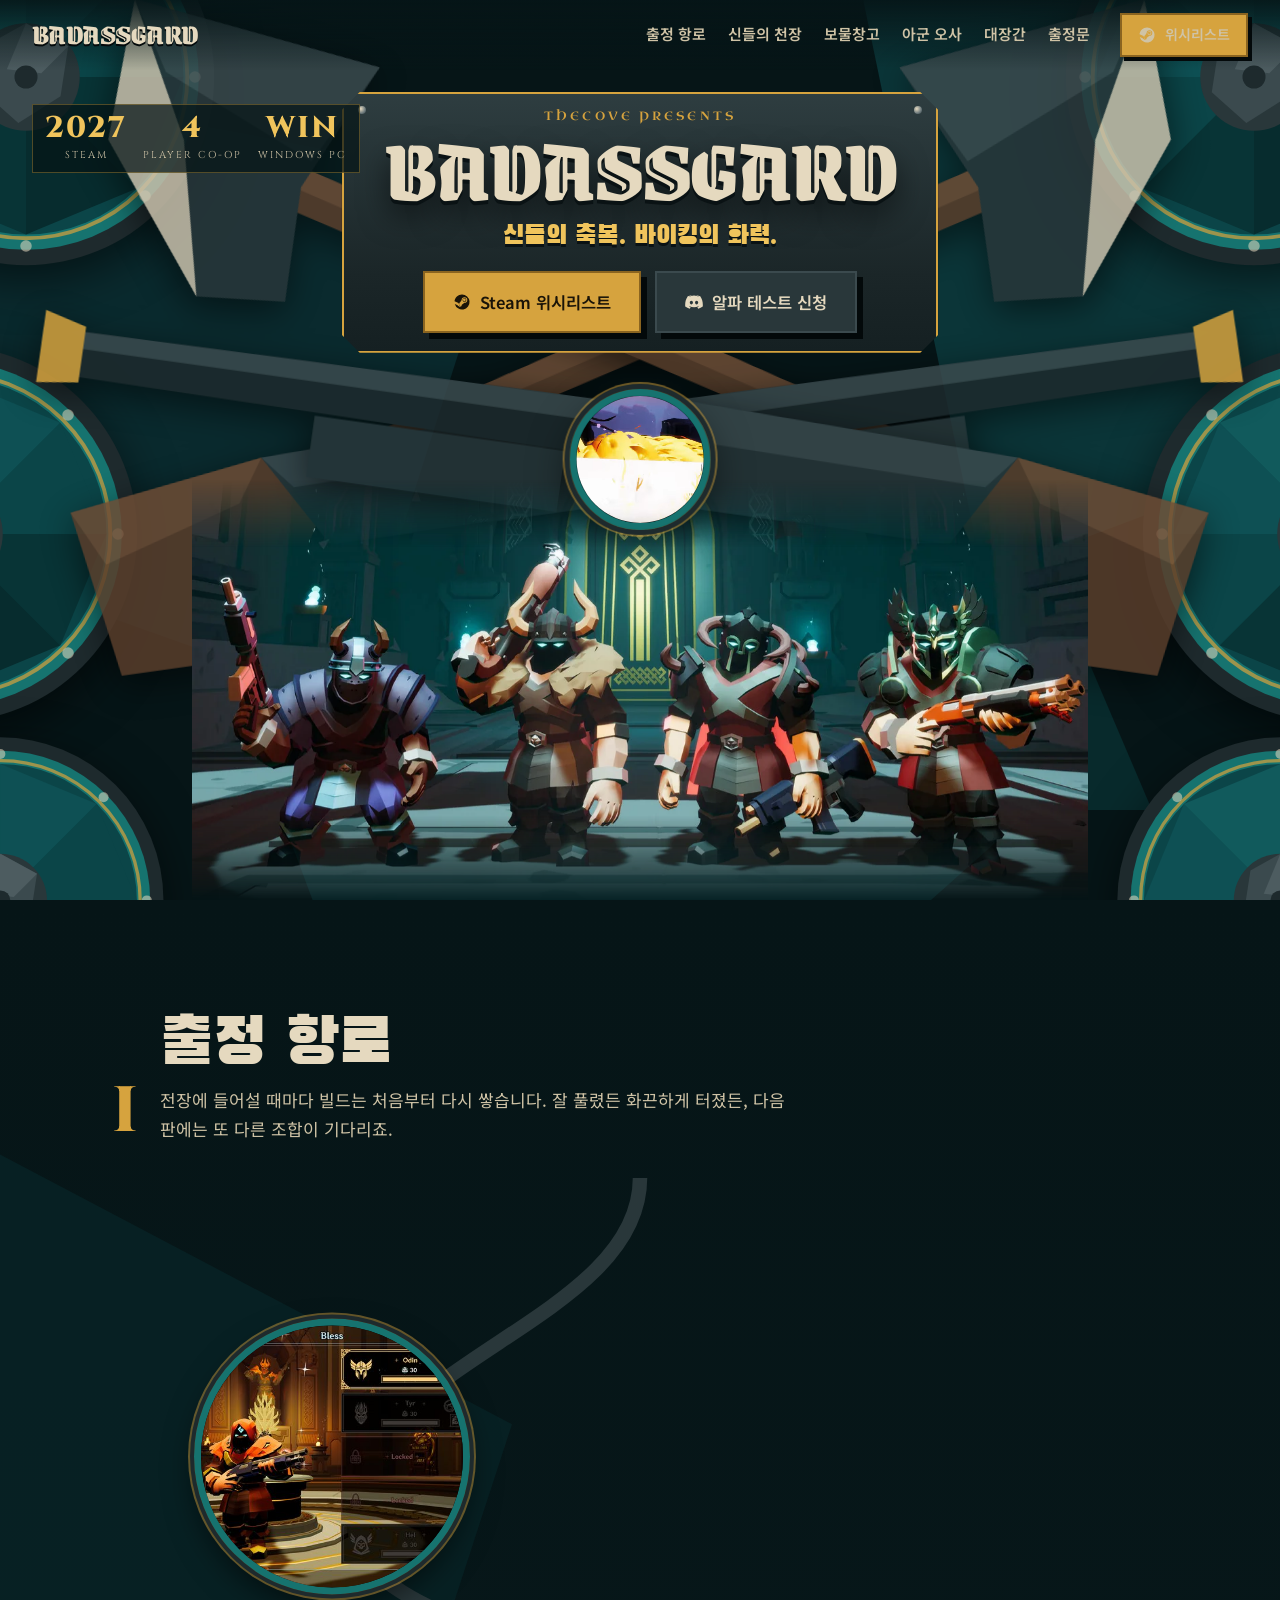
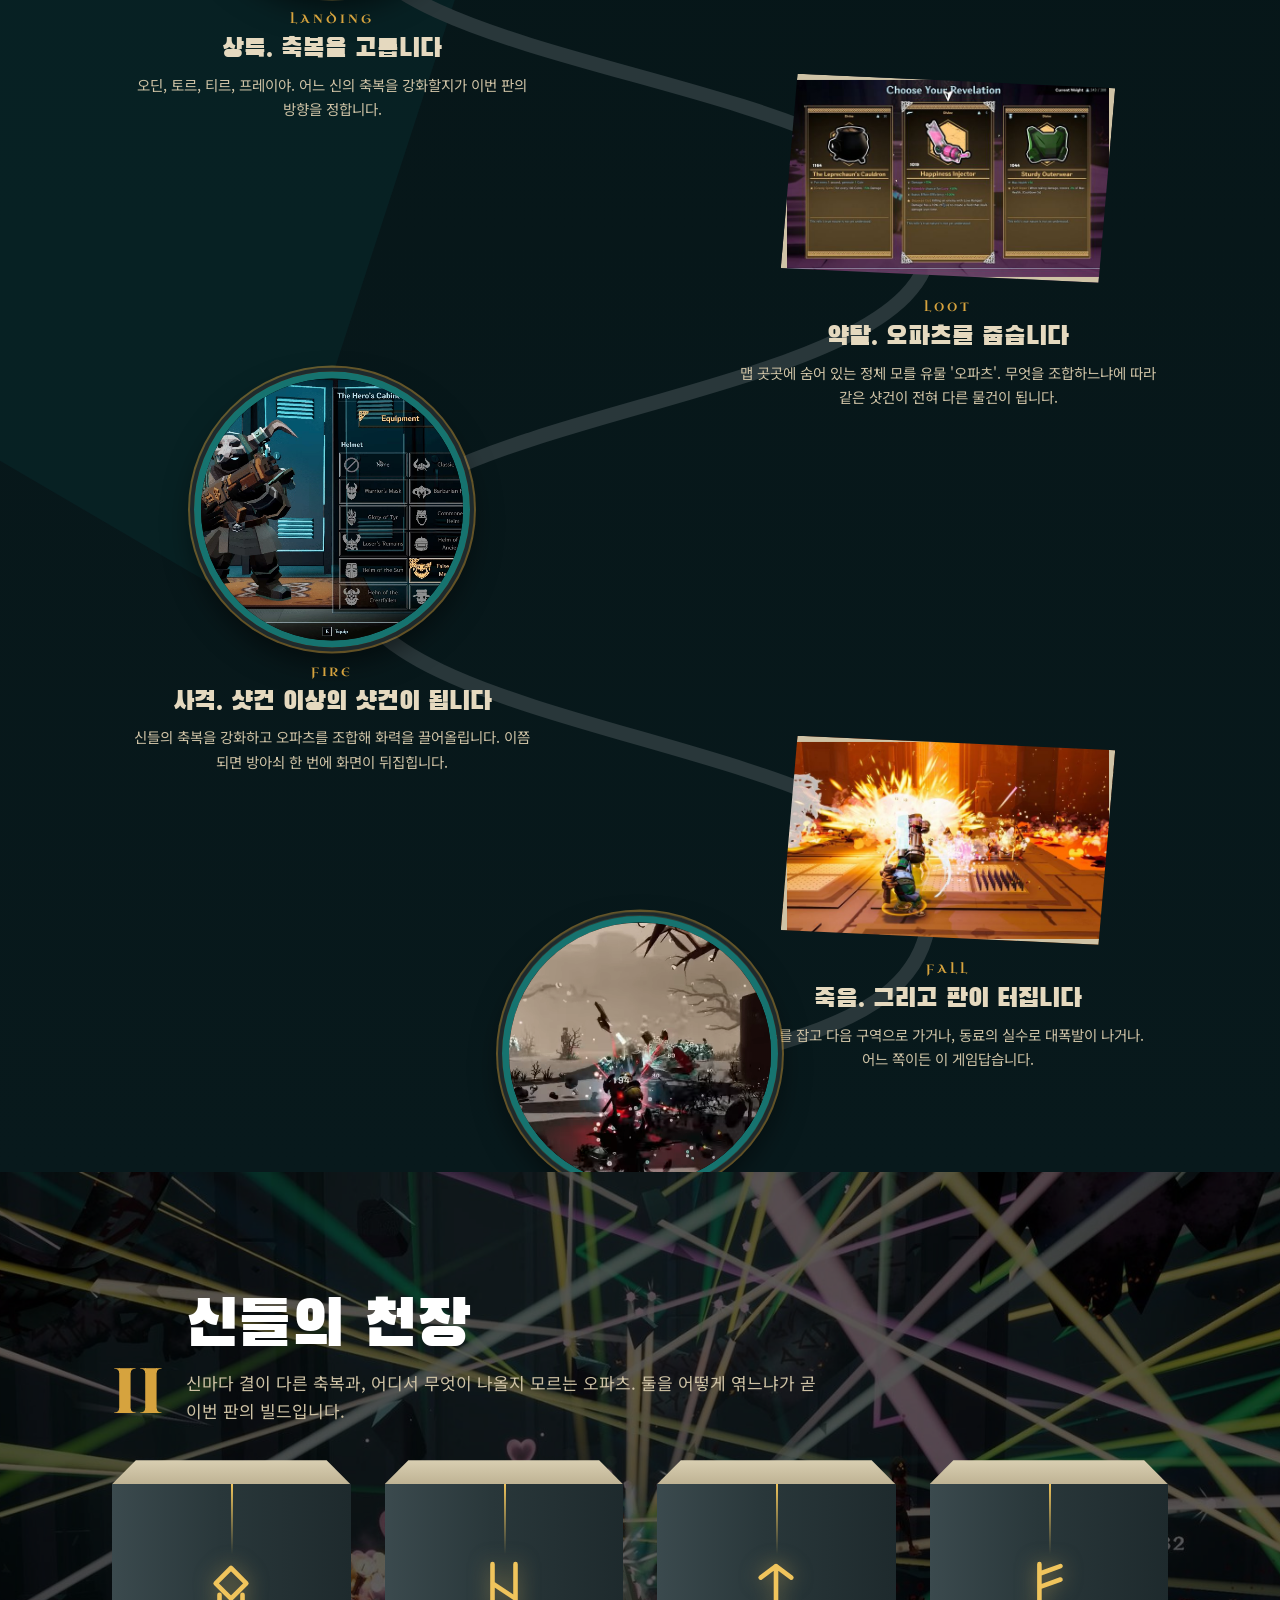
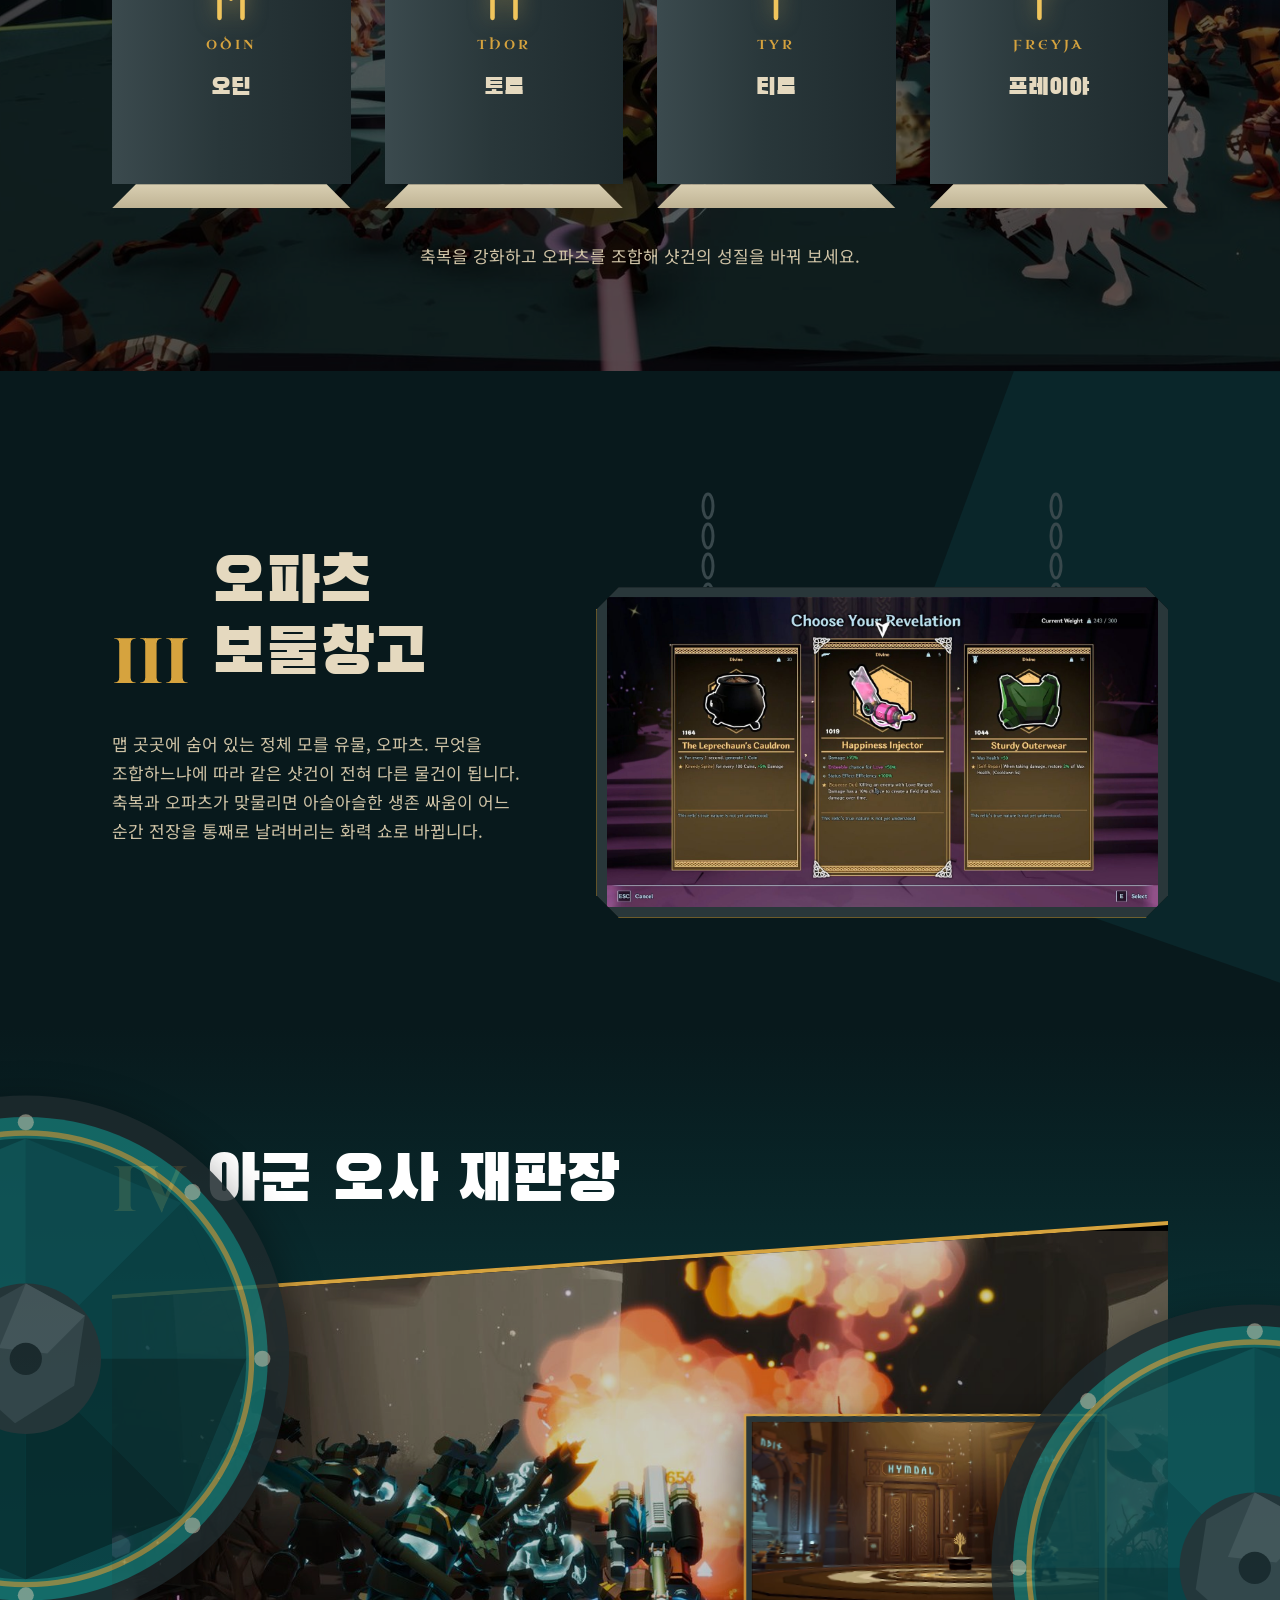
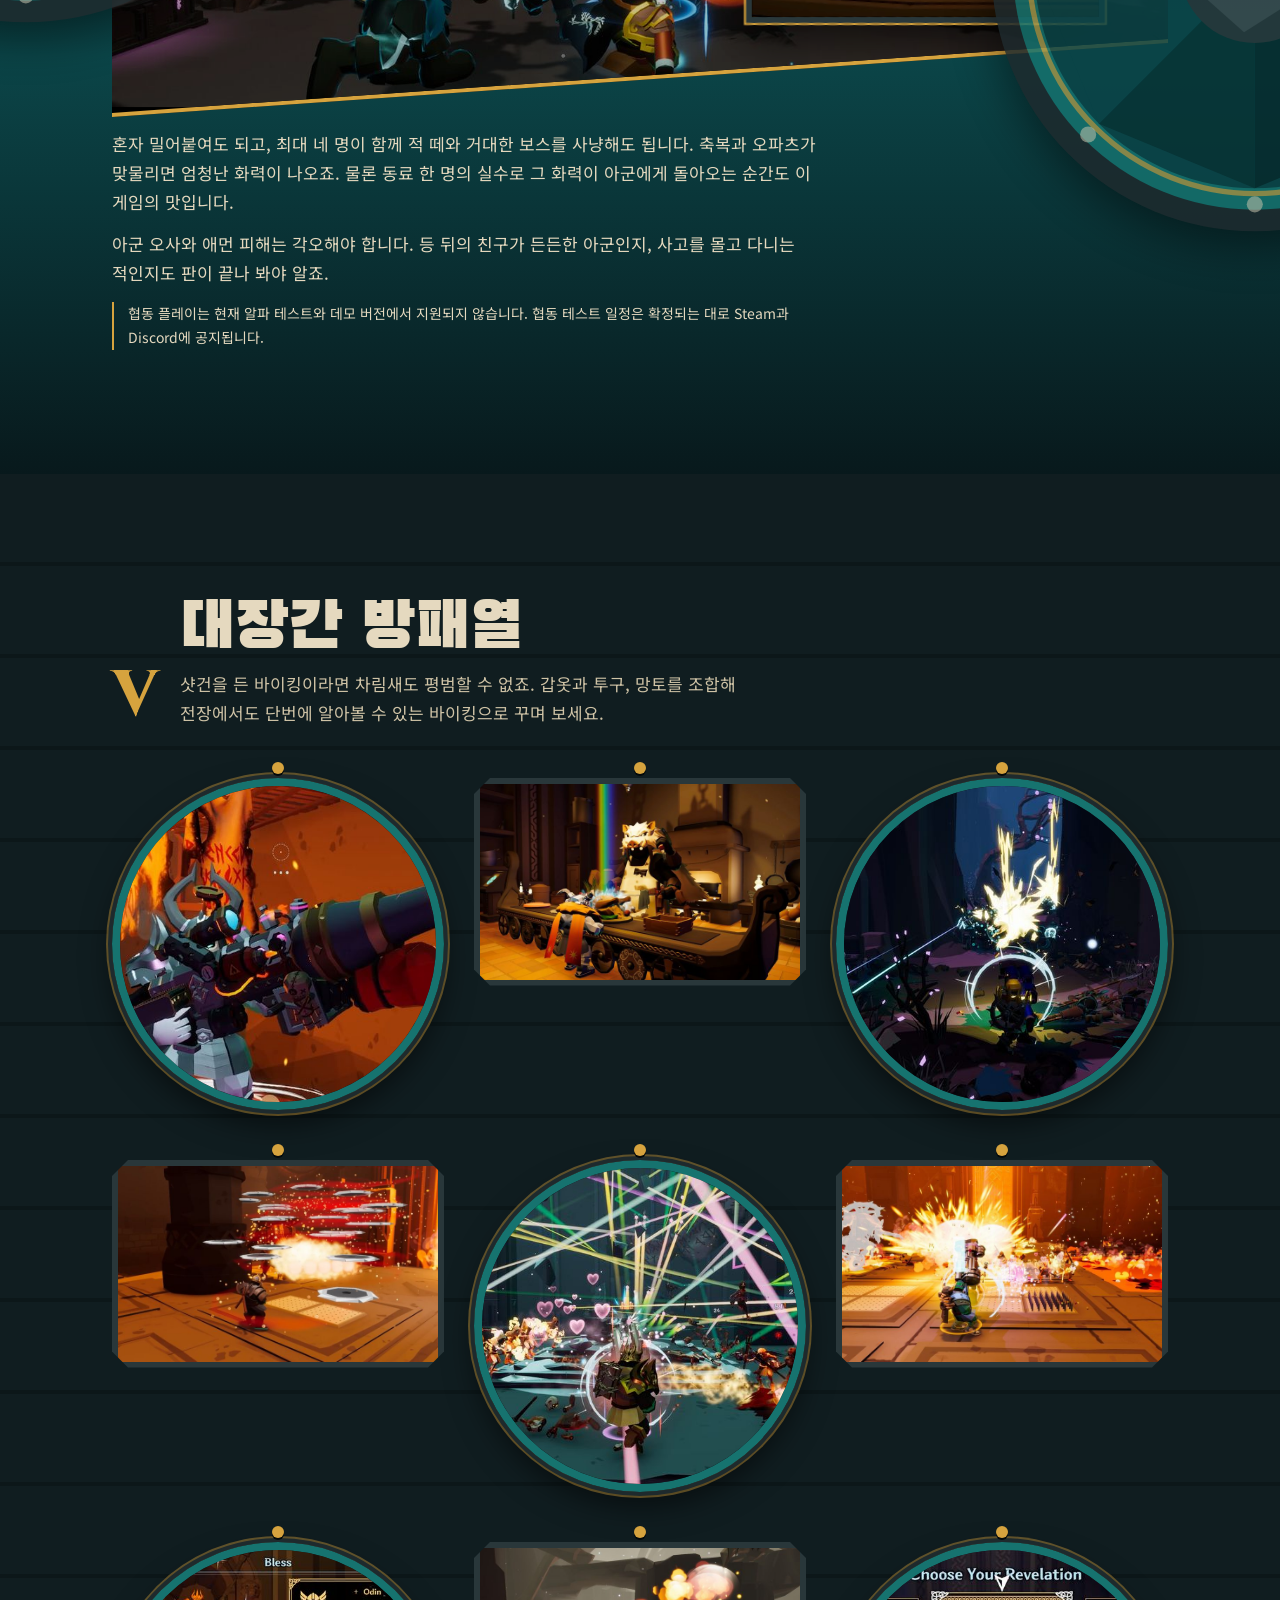
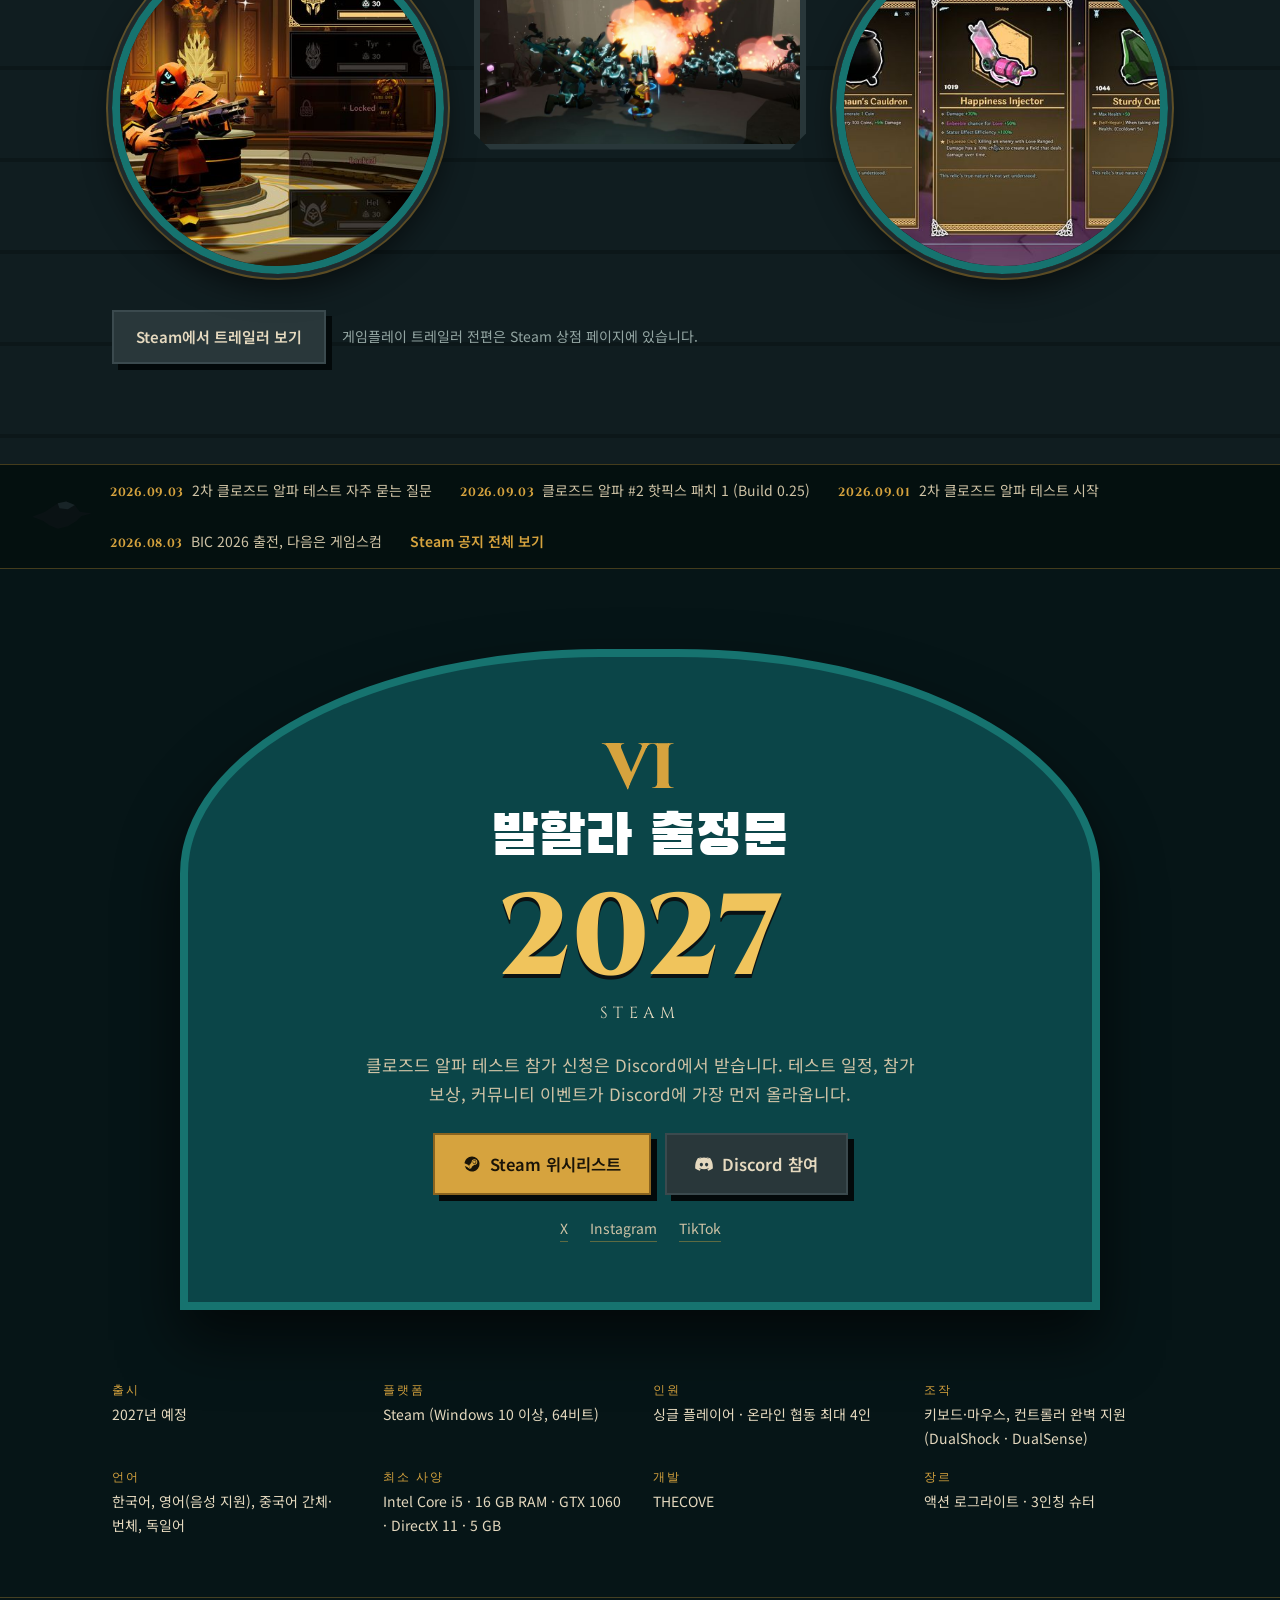
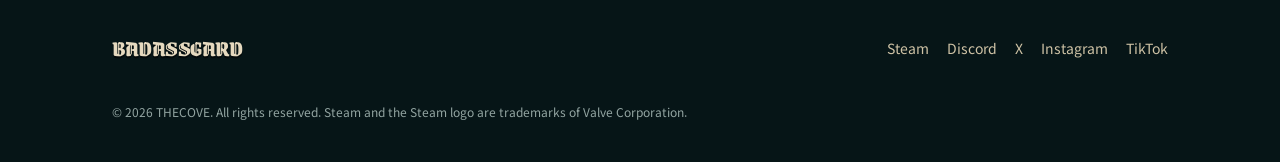
==== draft/index.html @ fa5dd2ae "Lower the clip window onto the war band" ====
<!DOCTYPE html>
<html lang="ko">
<head>
<meta charset="UTF-8">
<meta name="viewport" content="width=device-width, initial-scale=1.0">
<title>BADASSGARD | 배드애스가르드 공식 사이트</title>
<meta name="description" content="바이킹이 쏜다, 그것도 샷건을?! 북유럽 신화 세계에서 신들의 축복과 오파츠를 조합해 화력을 키우는 3인칭 로그라이트 액션 슈터. 혼자 또는 최대 4인 온라인 협동으로 즐길 수 있으며, 2027년 Steam 출시 예정.">
<meta name="robots" content="noindex, nofollow">
<meta name="theme-color" content="#061517">
<meta property="og:title" content="BADASSGARD | 배드애스가르드">
<meta property="og:description" content="신들의 축복. 바이킹의 화력. 최대 4인 협동 로그라이트 액션 슈터, 2027년 Steam 출시 예정.">
<meta property="og:image" content="https://badassgard.com/img/og-image.jpg">
<meta property="og:type" content="website">
<meta property="og:url" content="https://badassgard.com/">
<link rel="preconnect" href="https://fonts.googleapis.com">
<link rel="preconnect" href="https://fonts.gstatic.com" crossorigin>
<link href="https://fonts.googleapis.com/css2?family=Grenze+Gotisch:wght@800;900&family=Black+Han+Sans&family=Cinzel:wght@700;800&family=Uncial+Antiqua&family=Noto+Sans+KR:wght@400;600;700&display=swap" rel="stylesheet">
<link rel="stylesheet" href="style.css">
</head>
<body>

<svg width="0" height="0" style="position:absolute" aria-hidden="true">
  <defs>
    <symbol id="ic-steam" viewBox="0 0 24 24"><path d="M11.98 2C6.75 2 2.46 6.02 2.04 11.14l5.34 2.21a2.8 2.8 0 0 1 1.6-.5h.16l2.38-3.45v-.05a3.77 3.77 0 1 1 3.77 3.77h-.09l-3.39 2.42v.13a2.83 2.83 0 0 1-5.6.53L2.4 14.62A10 10 0 1 0 11.98 2Zm-5.7 15.1-1.22-.5a2.12 2.12 0 0 0 3.9.1 2.12 2.12 0 0 0-1.14-2.77l-1.27-.52a1.7 1.7 0 0 1 1.31-.07 1.7 1.7 0 0 1 .95 2.21 1.7 1.7 0 0 1-2.53 1.55Zm9.01-5.42a2.51 2.51 0 1 1 0-5.02 2.51 2.51 0 0 1 0 5.02Zm0-4.4a1.89 1.89 0 1 0 0 3.77 1.89 1.89 0 0 0 0-3.77Z"/></symbol>
    <symbol id="ic-discord" viewBox="0 0 24 24"><path d="M20.3 4.4A19.8 19.8 0 0 0 15.4 3l-.2.4a18 18 0 0 1 4.4 2.2 15.6 15.6 0 0 0-15.2 0A18 18 0 0 1 8.8 3.4L8.6 3a19.8 19.8 0 0 0-4.9 1.4C.6 9 0 13.5.3 17.9A20 20 0 0 0 6.3 21l1.3-2.1a12.7 12.7 0 0 1-2.1-1l.5-.4a14.2 14.2 0 0 0 12 0l.5.4a12.7 12.7 0 0 1-2.1 1l1.3 2.1a20 20 0 0 0 6-3.1c.4-5.2-.7-9.6-3.4-13.5ZM8.5 15.2c-1.2 0-2.1-1.1-2.1-2.4s1-2.4 2.1-2.4 2.2 1.1 2.1 2.4c0 1.3-.9 2.4-2.1 2.4Zm7 0c-1.2 0-2.1-1.1-2.1-2.4s1-2.4 2.1-2.4 2.2 1.1 2.1 2.4c0 1.3-.9 2.4-2.1 2.4Z"/></symbol>

    <!-- Round shield: low-poly flat shading (base / shade / edge) -->
    <symbol id="shield" viewBox="0 0 200 200">
      <circle cx="100" cy="100" r="98" fill="#1e2a2d"/>
      <circle cx="100" cy="100" r="90" fill="#16736f"/>
      <circle cx="100" cy="100" r="82" fill="#0b4548"/>
      <polygon points="100,100 100,18 158,42" fill="#0e5054"/>
      <polygon points="100,100 158,42 182,100" fill="#0b4548"/>
      <polygon points="100,100 182,100 158,158" fill="#083436"/>
      <polygon points="100,100 158,158 100,182" fill="#072c2e"/>
      <polygon points="100,100 100,182 42,158" fill="#083436"/>
      <polygon points="100,100 42,158 18,100" fill="#0b4548"/>
      <polygon points="100,100 18,100 42,42" fill="#0e5054"/>
      <polygon points="100,100 42,42 100,18" fill="#115a5c"/>
      <circle cx="100" cy="100" r="84" fill="none" stroke="#d6a33e" stroke-width="2" opacity=".7"/>
      <g fill="#e5d9bf" opacity=".55"><circle cx="100" cy="12" r="3"/><circle cx="188" cy="100" r="3"/><circle cx="100" cy="188" r="3"/><circle cx="12" cy="100" r="3"/><circle cx="162" cy="38" r="3"/><circle cx="162" cy="162" r="3"/><circle cx="38" cy="162" r="3"/><circle cx="38" cy="38" r="3"/></g>
      <circle cx="100" cy="100" r="28" fill="#29373a"/>
      <polygon points="100,72 122,84 118,110 96,124 78,108 82,82" fill="#3b4a4e"/>
      <polygon points="100,72 122,84 108,98 90,96" fill="#4d5c60"/>
      <circle cx="100" cy="100" r="6" fill="#1e2a2d"/>
    </symbol>

    <!-- Horned helmet silhouette -->
    <symbol id="helmet" viewBox="0 0 320 240">
      <polygon points="60,200 40,120 70,60 120,30 200,30 250,60 280,120 260,200" fill="#29373a"/>
      <polygon points="60,200 40,120 70,60 120,30 160,30 160,200" fill="#3b4a4e"/>
      <polygon points="160,30 200,30 250,60 280,120 260,200 160,200" fill="#1e2a2d"/>
      <rect x="40" y="118" width="240" height="18" fill="#d6a33e" opacity=".9"/>
      <rect x="146" y="118" width="28" height="90" fill="#1e2a2d"/>
      <polygon points="40,130 10,80 0,20 30,40 50,10 70,60" fill="#e5d9bf"/>
      <polygon points="40,130 10,80 0,20 30,40 40,80" fill="#c9bda3"/>
      <polygon points="280,130 310,80 320,20 290,40 270,10 250,60" fill="#e5d9bf"/>
      <polygon points="280,130 310,80 320,20 290,40 280,80" fill="#c9bda3"/>
    </symbol>

    <!-- Bearded axe (horizontal) -->
    <symbol id="axe" viewBox="0 0 420 120">
      <polygon points="0,64 380,52 380,68 0,76" fill="#5a3e2b"/>
      <polygon points="0,64 380,52 380,60 0,70" fill="#6e4d36"/>
      <polygon points="330,10 420,20 410,70 360,110 330,100 340,60" fill="#29373a"/>
      <polygon points="330,10 420,20 400,40 340,50" fill="#3b4a4e"/>
      <polygon points="420,20 410,70 360,110 385,60" fill="#e5d9bf" opacity=".85"/>
    </symbol>

    <!-- Pump shotgun (horizontal) -->
    <symbol id="shotgun" viewBox="0 0 420 110">
      <polygon points="0,40 70,30 90,50 60,100 10,100" fill="#5a3e2b"/>
      <polygon points="0,40 70,30 60,45 10,60" fill="#6e4d36"/>
      <polygon points="70,30 200,26 200,64 90,64" fill="#29373a"/>
      <polygon points="70,30 200,26 200,40 80,42" fill="#3b4a4e"/>
      <polygon points="200,30 420,32 420,48 200,50" fill="#1e2a2d"/>
      <polygon points="200,30 420,32 420,38 200,38" fill="#3b4a4e"/>
      <polygon points="230,50 320,50 320,72 230,72" fill="#29373a"/>
      <polygon points="120,64 150,64 140,90 110,90" fill="#1e2a2d"/>
      <polygon points="405,30 420,26 420,52 405,50" fill="#d6a33e"/>
    </symbol>

    <!-- Raven -->
    <symbol id="raven" viewBox="0 0 140 80">
      <polygon points="0,42 30,30 60,10 80,6 100,14 112,30 140,34 116,40 104,52 84,64 60,70 40,62 26,52" fill="#0a1214"/>
      <polygon points="60,10 80,6 100,14 84,24 64,22" fill="#182427"/>
    </symbol>

    <!-- Rune strokes -->
    <symbol id="ru-o" viewBox="0 0 24 32"><path d="M12 4l8 8-8 8-8-8z M6 18v12 M18 18v12"/></symbol>
    <symbol id="ru-h" viewBox="0 0 24 32"><path d="M6 2v28 M18 2v28 M6 12l12 8"/></symbol>
    <symbol id="ru-t" viewBox="0 0 24 32"><path d="M12 30V3 M4 9l8-6 8 6"/></symbol>
    <symbol id="ru-f" viewBox="0 0 24 32"><path d="M7 30V2 M7 7l11-4 M7 14l11-4"/></symbol>
    <pattern id="chain" width="18" height="30" patternUnits="userSpaceOnUse"><ellipse cx="9" cy="15" rx="5" ry="12" fill="none" stroke="#3b4a4e" stroke-width="3"/></pattern>
  </defs>
</svg>

<header class="top" id="top">
  <a class="brand" href="#hero">BADASSGARD</a>
  <button class="burger" type="button" aria-label="메뉴" aria-expanded="false"><span></span><span></span><span></span></button>
  <nav class="menu" id="menu">
    <a href="#route">출정 항로</a><a href="#temple">신들의 천장</a><a href="#vault">보물창고</a><a href="#court">아군 오사</a><a href="#forge">대장간</a><a href="#gate">출정문</a>
    <a class="btn btn-gold" href="https://store.steampowered.com/app/3415350/" target="_blank" rel="noopener"><svg class="ic"><use href="#ic-steam"/></svg>위시리스트</a>
  </nav>
</header>

<section class="hero" id="hero">
  <div class="poly p1"></div><div class="poly p2"></div><div class="poly p3"></div><div class="poly p4"></div>
  <svg class="shield s1" viewBox="0 0 200 200" aria-hidden="true"><use href="#shield"/></svg>
  <svg class="shield s2" viewBox="0 0 200 200" aria-hidden="true"><use href="#shield"/></svg>
  <svg class="shield s3" viewBox="0 0 200 200" aria-hidden="true"><use href="#shield"/></svg>
  <svg class="shield s4" viewBox="0 0 200 200" aria-hidden="true"><use href="#shield"/></svg>
  <svg class="shield s5" viewBox="0 0 200 200" aria-hidden="true"><use href="#shield"/></svg>
  <svg class="shield s6" viewBox="0 0 200 200" aria-hidden="true"><use href="#shield"/></svg>
  <div class="crossed" aria-hidden="true">
    <svg class="axe a1" viewBox="0 0 420 120"><use href="#axe"/></svg>
    <svg class="axe a2" viewBox="0 0 420 120"><use href="#axe"/></svg>
    <svg class="gun g1" viewBox="0 0 420 110"><use href="#shotgun"/></svg>
    <svg class="gun g2" viewBox="0 0 420 110"><use href="#shotgun"/></svg>
  </div>
  <div class="plate">
    <span class="plate-top">THECOVE PRESENTS</span>
    <h1 class="title">BADASSGARD</h1>
    <p class="tag">신들의 축복. 바이킹의 화력.</p>
    <div class="cta">
      <a class="btn btn-gold big" href="https://store.steampowered.com/app/3415350/" target="_blank" rel="noopener"><svg class="ic"><use href="#ic-steam"/></svg>Steam 위시리스트</a>
      <a class="btn btn-iron big" href="https://discord.gg/xqB3WnmH76" target="_blank" rel="noopener"><svg class="ic"><use href="#ic-discord"/></svg>알파 테스트 신청</a>
    </div>
  </div>
  <div class="stage">
    <div class="boss-video" aria-hidden="true">
      <video autoplay muted loop playsinline preload="metadata" poster="media/clip2.poster.avif"><source src="media/clip2.webm" type="video/webm"><source src="media/clip2.mp4" type="video/mp4"></video>
    </div>
    <picture class="warband">
      <source srcset="img/warband.webp" type="image/webp">
      <img src="img/warband.png" alt="샷건과 도끼를 든 바이킹 전투단 네 명" width="1320" height="620" fetchpriority="high">
    </picture>
  </div>
  <span class="flash" aria-hidden="true"></span>
  <ul class="marks">
    <li><b>2027</b>STEAM</li><li><b>4</b>PLAYER CO-OP</li><li><b>WIN</b>WINDOWS PC</li>
  </ul>
</section>

<section class="route" id="route">
  <div class="poly p5"></div>
  <div class="wrap">
    <header class="sec-head"><span class="roman">I</span><h2>출정 항로</h2><p>전장에 들어설 때마다 빌드는 처음부터 다시 쌓습니다. 잘 풀렸든 화끈하게 터졌든, 다음 판에는 또 다른 조합이 기다리죠.</p></header>
  </div>
  <div class="route-map">
    <svg class="rope" viewBox="0 0 1000 1500" preserveAspectRatio="none" aria-hidden="true">
      <path class="rope-bg" d="M500 0 C500 140 220 180 220 330 S780 480 780 640 S220 800 220 960 S780 1120 780 1280 S500 1400 500 1500"/>
      <path class="rope-fg" id="ropeFg" d="M500 0 C500 140 220 180 220 330 S780 480 780 640 S220 800 220 960 S780 1120 780 1280 S500 1400 500 1500"/>
    </svg>
    <ol class="waypoints">
      <li class="wp wp-1"><div class="win round"><img src="img/ss5-800.jpg" alt="신에게 축복을 받는 화면" width="800" height="450" loading="lazy"></div><div class="wp-text"><span class="lbl">LANDING</span><h3>상륙. 축복을 고릅니다</h3><p>오딘, 토르, 티르, 프레이야. 어느 신의 축복을 강화할지가 이번 판의 방향을 정합니다.</p></div></li>
      <li class="wp wp-2"><div class="win sail"><img src="img/ss3-800.jpg" alt="유물 오파츠 선택 화면" width="800" height="450" loading="lazy"></div><div class="wp-text"><span class="lbl">LOOT</span><h3>약탈. 오파츠를 줍습니다</h3><p>맵 곳곳에 숨어 있는 정체 모를 유물 '오파츠'. 무엇을 조합하느냐에 따라 같은 샷건이 전혀 다른 물건이 됩니다.</p></div></li>
      <li class="wp wp-3"><div class="win round"><video autoplay muted loop playsinline preload="metadata" poster="media/clip3.poster.avif"><source src="media/clip3.webm" type="video/webm"><source src="media/clip3.mp4" type="video/mp4"></video></div><div class="wp-text"><span class="lbl">FIRE</span><h3>사격. 샷건 이상의 샷건이 됩니다</h3><p>신들의 축복을 강화하고 오파츠를 조합해 화력을 끌어올립니다. 이쯤 되면 방아쇠 한 번에 화면이 뒤집힙니다.</p></div></li>
      <li class="wp wp-4"><div class="win sail"><img src="img/ss1-800.jpg" alt="대폭발 장면" width="800" height="450" loading="lazy"></div><div class="wp-text"><span class="lbl">FALL</span><h3>죽음. 그리고 판이 터집니다</h3><p>보스를 잡고 다음 구역으로 가거나, 동료의 실수로 대폭발이 나거나. 어느 쪽이든 이 게임답습니다.</p></div></li>
      <li class="wp wp-5"><div class="win round"><video autoplay muted loop playsinline preload="metadata" poster="media/clip1.poster.avif"><source src="media/clip1.webm" type="video/webm"><source src="media/clip1.mp4" type="video/mp4"></video></div><div class="wp-text"><span class="lbl">RAID AGAIN</span><h3>재출정</h3><p>매번 새로 시작되는 전장에서 믿을 건 두 가지뿐입니다. 자기 피지컬, 그리고 이번 판에 만든 샷건 빌드.</p></div></li>
    </ol>
  </div>
</section>

<section class="temple" id="temple">
  <img class="temple-floor" src="img/ss2-1600.jpg" alt="" width="1600" height="900" loading="lazy">
  <div class="wrap">
    <header class="sec-head light"><span class="roman">II</span><h2>신들의 천장</h2><p>신마다 결이 다른 축복과, 어디서 무엇이 나올지 모르는 오파츠. 둘을 어떻게 엮느냐가 곧 이번 판의 빌드입니다.</p></header>
    <ul class="pillars">
      <li><span class="cap"></span><span class="shaft"><svg class="rune"><use href="#ru-o"/></svg><em>ODIN</em><b>오딘</b></span><span class="base"></span></li>
      <li><span class="cap"></span><span class="shaft"><svg class="rune"><use href="#ru-h"/></svg><em>THOR</em><b>토르</b></span><span class="base"></span></li>
      <li><span class="cap"></span><span class="shaft"><svg class="rune"><use href="#ru-t"/></svg><em>TYR</em><b>티르</b></span><span class="base"></span></li>
      <li><span class="cap"></span><span class="shaft"><svg class="rune"><use href="#ru-f"/></svg><em>FREYJA</em><b>프레이야</b></span><span class="base"></span></li>
    </ul>
    <p class="temple-note">축복을 강화하고 오파츠를 조합해 샷건의 성질을 바꿔 보세요.</p>
  </div>
</section>

<section class="vault" id="vault">
  <div class="poly p6"></div>
  <div class="wrap vault-in">
    <div class="vault-text">
      <header class="sec-head"><span class="roman">III</span><h2>오파츠 보물창고</h2></header>
      <p>맵 곳곳에 숨어 있는 정체 모를 유물, 오파츠. 무엇을 조합하느냐에 따라 같은 샷건이 전혀 다른 물건이 됩니다. 축복과 오파츠가 맞물리면 아슬아슬한 생존 싸움이 어느 순간 전장을 통째로 날려버리는 화력 쇼로 바뀝니다.</p>
    </div>
    <div class="vault-door">
      <svg class="chains c1" aria-hidden="true"><rect width="100%" height="100%" fill="url(#chain)"/></svg>
      <svg class="chains c2" aria-hidden="true"><rect width="100%" height="100%" fill="url(#chain)"/></svg>
      <div class="door"><img src="img/ss3-1600.jpg" alt="세 가지 오파츠 중 하나를 고르는 화면" width="1600" height="900" loading="lazy"></div>
    </div>
  </div>
</section>

<section class="court" id="court">
  <svg class="shield side-l" viewBox="0 0 200 200" aria-hidden="true"><use href="#shield"/></svg>
  <svg class="shield side-r" viewBox="0 0 200 200" aria-hidden="true"><use href="#shield"/></svg>
  <div class="wrap court-in">
    <header class="sec-head light"><span class="roman">IV</span><h2>아군 오사 재판장</h2></header>
    <div class="court-band">
      <img src="img/ss8-1600.jpg" alt="적 무리 속 폭발" width="1600" height="900" loading="lazy">
      <div class="court-clip"><video autoplay muted loop playsinline preload="metadata" poster="media/clip4.poster.avif"><source src="media/clip4.webm" type="video/webm"><source src="media/clip4.mp4" type="video/mp4"></video></div>
    </div>
    <div class="court-text">
      <p>혼자 밀어붙여도 되고, 최대 네 명이 함께 적 떼와 거대한 보스를 사냥해도 됩니다. 축복과 오파츠가 맞물리면 엄청난 화력이 나오죠. 물론 동료 한 명의 실수로 그 화력이 아군에게 돌아오는 순간도 이 게임의 맛입니다.</p>
      <p>아군 오사와 애먼 피해는 각오해야 합니다. 등 뒤의 친구가 든든한 아군인지, 사고를 몰고 다니는 적인지도 판이 끝나 봐야 알죠.</p>
      <p class="note">협동 플레이는 현재 알파 테스트와 데모 버전에서 지원되지 않습니다. 협동 테스트 일정은 확정되는 대로 Steam과 Discord에 공지됩니다.</p>
    </div>
  </div>
</section>

<section class="forge" id="forge">
  <div class="wrap">
    <header class="sec-head"><span class="roman">V</span><h2>대장간 방패열</h2><p>샷건을 든 바이킹이라면 차림새도 평범할 수 없죠. 갑옷과 투구, 망토를 조합해 전장에서도 단번에 알아볼 수 있는 바이킹으로 꾸며 보세요.</p></header>
    <div class="rack" id="grid">
      <a class="mount round" href="img/ss4-1600.jpg" data-cap="샷건과 바이킹"><img src="img/ss4-800.jpg" alt="" width="800" height="450" loading="lazy"></a>
      <a class="mount plate-w" href="img/ss7-1600.jpg" data-cap="곰 요리사의 주방"><img src="img/ss7-800.jpg" alt="" width="800" height="450" loading="lazy"></a>
      <a class="mount round" href="img/ss9-1600.jpg" data-cap="번개 스킬"><img src="img/ss9-800.jpg" alt="" width="800" height="450" loading="lazy"></a>
      <a class="mount plate-w" href="img/ss6-1600.jpg" data-cap="톱날과 불꽃"><img src="img/ss6-800.jpg" alt="" width="800" height="450" loading="lazy"></a>
      <a class="mount round" href="img/ss2-1600.jpg" data-cap="광선이 쏟아지는 전장"><img src="img/ss2-800.jpg" alt="" width="800" height="450" loading="lazy"></a>
      <a class="mount plate-w" href="img/ss1-1600.jpg" data-cap="화력 쇼"><img src="img/ss1-800.jpg" alt="" width="800" height="450" loading="lazy"></a>
      <a class="mount round" href="img/ss5-1600.jpg" data-cap="신들의 축복"><img src="img/ss5-800.jpg" alt="" width="800" height="450" loading="lazy"></a>
      <a class="mount plate-w" href="img/ss8-1600.jpg" data-cap="적 무리와 폭발"><img src="img/ss8-800.jpg" alt="" width="800" height="450" loading="lazy"></a>
      <a class="mount round" href="img/ss3-1600.jpg" data-cap="오파츠 선택"><img src="img/ss3-800.jpg" alt="" width="800" height="450" loading="lazy"></a>
    </div>
    <p class="trailer-line"><a class="btn btn-iron" href="https://store.steampowered.com/app/3415350/" target="_blank" rel="noopener">Steam에서 트레일러 보기</a><span>게임플레이 트레일러 전편은 Steam 상점 페이지에 있습니다.</span></p>
  </div>
</section>

<section class="gate" id="gate">
  <div class="ticker" aria-label="최근 소식">
    <svg class="raven" viewBox="0 0 140 80" aria-hidden="true"><use href="#raven"/></svg>
    <div class="ticker-track">
      <a href="https://store.steampowered.com/news/app/3415350/view/1842846814442231" target="_blank" rel="noopener"><time>2026.09.03</time>2차 클로즈드 알파 테스트 자주 묻는 질문</a>
      <a href="https://store.steampowered.com/news/app/3415350/view/1842846814441870" target="_blank" rel="noopener"><time>2026.09.03</time>클로즈드 알파 #2 핫픽스 패치 1 (Build 0.25)</a>
      <a href="https://store.steampowered.com/news/app/3415350/view/1842212951311883" target="_blank" rel="noopener"><time>2026.09.01</time>2차 클로즈드 알파 테스트 시작</a>
      <a href="https://store.steampowered.com/news/app/3415350/view/1839676055893935" target="_blank" rel="noopener"><time>2026.08.03</time>BIC 2026 출전, 다음은 게임스컴</a>
      <a href="https://store.steampowered.com/news/app/3415350" target="_blank" rel="noopener" class="all">Steam 공지 전체 보기</a>
    </div>
  </div>
  <div class="gate-arch">
    <div class="gdoor gdoor-l"></div><div class="gdoor gdoor-r"></div>
    <div class="gate-in">
      <span class="roman">VI</span>
      <h2>발할라 출정문</h2>
      <p class="gate-year"><b>2027</b><span>STEAM</span></p>
      <p>클로즈드 알파 테스트 참가 신청은 Discord에서 받습니다. 테스트 일정, 참가 보상, 커뮤니티 이벤트가 Discord에 가장 먼저 올라옵니다.</p>
      <div class="cta">
        <a class="btn btn-gold big" href="https://store.steampowered.com/app/3415350/" target="_blank" rel="noopener"><svg class="ic"><use href="#ic-steam"/></svg>Steam 위시리스트</a>
        <a class="btn btn-iron big" href="https://discord.gg/xqB3WnmH76" target="_blank" rel="noopener"><svg class="ic"><use href="#ic-discord"/></svg>Discord 참여</a>
      </div>
      <div class="social">
        <a href="https://x.com/BadassgardGame" target="_blank" rel="noopener">X</a>
        <a href="https://www.instagram.com/badassgardgame/" target="_blank" rel="noopener">Instagram</a>
        <a href="https://www.tiktok.com/@badassgard" target="_blank" rel="noopener">TikTok</a>
      </div>
    </div>
  </div>
  <div class="wrap spec">
    <dl>
      <div><dt>출시</dt><dd>2027년 예정</dd></div>
      <div><dt>플랫폼</dt><dd>Steam (Windows 10 이상, 64비트)</dd></div>
      <div><dt>인원</dt><dd>싱글 플레이어 &middot; 온라인 협동 최대 4인</dd></div>
      <div><dt>조작</dt><dd>키보드·마우스, 컨트롤러 완벽 지원 (DualShock &middot; DualSense)</dd></div>
      <div><dt>언어</dt><dd>한국어, 영어(음성 지원), 중국어 간체·번체, 독일어</dd></div>
      <div><dt>최소 사양</dt><dd>Intel Core i5 &middot; 16 GB RAM &middot; GTX 1060 &middot; DirectX 11 &middot; 5 GB</dd></div>
      <div><dt>개발</dt><dd>THECOVE</dd></div>
      <div><dt>장르</dt><dd>액션 로그라이트 &middot; 3인칭 슈터</dd></div>
    </dl>
  </div>
</section>

<footer class="foot">
  <div class="wrap foot-in">
    <span class="brand">BADASSGARD</span>
    <nav class="foot-links">
      <a href="https://store.steampowered.com/app/3415350/" target="_blank" rel="noopener">Steam</a>
      <a href="https://discord.gg/xqB3WnmH76" target="_blank" rel="noopener">Discord</a>
      <a href="https://x.com/BadassgardGame" target="_blank" rel="noopener">X</a>
      <a href="https://www.instagram.com/badassgardgame/" target="_blank" rel="noopener">Instagram</a>
      <a href="https://www.tiktok.com/@badassgard" target="_blank" rel="noopener">TikTok</a>
    </nav>
    <p class="legal">&copy; 2026 THECOVE. All rights reserved. Steam and the Steam logo are trademarks of Valve Corporation.</p>
  </div>
</footer>

<div class="lightbox" id="lightbox" hidden>
  <button class="lb-close" type="button" aria-label="닫기">&times;</button>
  <button class="lb-prev" type="button" aria-label="이전">&#8249;</button>
  <figure><img alt=""><figcaption></figcaption></figure>
  <button class="lb-next" type="button" aria-label="다음">&#8250;</button>
</div>

<script src="script.js"></script>
</body>
</html>
---- draft/style.css ----
:root{
  --navy:#061517; --navy2:#08191c; --teal:#0b4548; --teal2:#0e5054; --bronze:#16736f; --iron:#29373a; --iron2:#1e2a2d; --iron3:#3b4a4e;
  --bone:#e5d9bf; --bone2:#cfc3a6; --muted:#93a5a2; --gold:#d6a33e; --gold2:#f0c45c; --fire:#ff5a22; --light:#ffd253;
  --title:"Grenze Gotisch","Times New Roman",serif; --ko:"Black Han Sans","Noto Sans KR",sans-serif; --num:"Cinzel",serif; --lbl:"Uncial Antiqua",serif;
  --sans:"Noto Sans KR","Pretendard","Apple SD Gothic Neo",system-ui,sans-serif;
}
*{box-sizing:border-box}
html{scroll-behavior:smooth;background:var(--navy);scroll-padding-top:80px}
body{margin:0;background:var(--navy);color:var(--bone);font-family:var(--sans);font-size:17px;line-height:1.7;-webkit-font-smoothing:antialiased;overflow-x:hidden}
:lang(ko){word-break:keep-all}
a{color:inherit;text-decoration:none}
img,video{display:block;max-width:100%;height:auto}
h1,h2,h3{margin:0;font-weight:400;line-height:1.15}
ul,ol{margin:0;padding:0;list-style:none}
p{margin:0 0 14px}
.wrap{max-width:1120px;margin:0 auto;padding:0 32px}
.ic{width:18px;height:18px;fill:currentColor;flex:none}

/* low-poly background facets */
.poly{position:absolute;pointer-events:none}
.p1{left:-6vw;top:8vh;width:46vw;height:70vh;background:#0a2a2e;clip-path:polygon(0 0,100% 18%,72% 100%,0 76%)}
.p2{right:-8vw;top:0;width:52vw;height:64vh;background:#0b3538;clip-path:polygon(22% 0,100% 0,100% 74%,40% 100%)}
.p3{left:20vw;bottom:-6vh;width:60vw;height:38vh;background:#082326;clip-path:polygon(0 40%,60% 0,100% 60%,80% 100%,10% 100%)}
.p4{right:10vw;bottom:10vh;width:30vw;height:30vh;background:#0e5054;opacity:.35;clip-path:polygon(0 30%,70% 0,100% 100%,20% 100%)}
.p5{left:-10vw;top:10%;width:50vw;height:60%;background:#082326;clip-path:polygon(0 0,100% 30%,60% 100%,0 80%);opacity:.8}
.p6{right:-10vw;top:0;width:44vw;height:100%;background:#0a2a2e;clip-path:polygon(30% 0,100% 0,100% 100%,0 70%);opacity:.8}

/* buttons */
.btn{display:inline-flex;align-items:center;gap:9px;padding:12px 22px;font-weight:600;font-size:15px;border:2px solid var(--gold);color:var(--bone);background:var(--iron2);box-shadow:6px 6px 0 #03090a;transition:transform .12s,box-shadow .12s;white-space:nowrap}
.btn:hover{transform:translate(2px,2px);box-shadow:3px 3px 0 #03090a}
.btn-gold{background:var(--gold);color:#1a1408;border-color:#8a6420}
.btn-iron{background:var(--iron);border-color:var(--iron3)}
.btn.big{padding:15px 28px;font-size:16.5px}

/* top */
.top{position:fixed;inset:0 0 auto 0;z-index:40;height:70px;display:flex;align-items:center;justify-content:space-between;padding:0 32px;background:linear-gradient(rgba(6,21,23,.92),rgba(6,21,23,0));transition:background .3s}
.top.scrolled{background:rgba(6,21,23,.96);border-bottom:1px solid rgba(214,163,62,.25)}
.brand{font-family:var(--title);font-weight:900;font-size:28px;letter-spacing:-.02em;color:var(--bone);text-shadow:0 2px 0 #03090a}
.menu{display:flex;align-items:center;gap:22px}
.menu a{font-weight:600;font-size:15px;color:var(--bone2);padding:4px 0;border-bottom:2px solid transparent}
.menu a:hover{color:var(--gold2);border-bottom-color:var(--gold)}
.menu .btn{padding:8px 16px;font-size:14px;margin-left:8px;box-shadow:4px 4px 0 #03090a;border-bottom:2px solid #8a6420}
.burger{display:none;width:44px;height:44px;background:none;border:0;padding:10px;cursor:pointer;flex-direction:column;justify-content:center;gap:5px}
.burger span{display:block;height:3px;background:var(--bone);transition:.25s}

/* hero */
.hero{position:relative;min-height:100svh;overflow:hidden;display:flex;flex-direction:column;align-items:center;justify-content:space-between;padding:92px 0 0}
.helm{position:absolute;top:64px;width:22vw;height:auto;z-index:1;opacity:.95;filter:drop-shadow(0 10px 20px rgba(0,0,0,.6))}
.helm-l{left:-3vw}
.helm-r{right:-3vw;transform:scaleX(-1)}
.shield{position:absolute;width:30vw;height:30vw;z-index:2;filter:drop-shadow(0 14px 24px rgba(0,0,0,.55))}
.s1{left:-13vw;top:-9vw;animation:in-l .45s cubic-bezier(.2,.9,.3,1.15) both}
.s2{right:-13vw;top:-9vw;animation:in-r .45s cubic-bezier(.2,.9,.3,1.15) both}
.s3{left:-19vw;top:38%;animation:in-l .5s .05s cubic-bezier(.2,.9,.3,1.15) both}
.s4{right:-19vw;top:38%;animation:in-r .5s .05s cubic-bezier(.2,.9,.3,1.15) both}
.s5{width:26vw;height:26vw;left:-13vw;bottom:-13vw;animation:in-b .5s .1s cubic-bezier(.2,.9,.3,1.15) both}
.s6{width:26vw;height:26vw;right:-13vw;bottom:-13vw;animation:in-b .5s .1s cubic-bezier(.2,.9,.3,1.15) both}
@keyframes in-l{from{transform:translateX(-14vw)}to{transform:none}}
@keyframes in-r{from{transform:translateX(14vw)}to{transform:none}}
@keyframes in-b{from{transform:translateY(12vw)}to{transform:none}}
.crossed{position:absolute;left:50%;top:6%;width:min(96vw,1400px);aspect-ratio:2/1;transform:translateX(-50%);z-index:3;opacity:.85;pointer-events:none}
.crossed svg{position:absolute;left:50%;top:44%;width:96%;height:auto;transform-origin:center;filter:drop-shadow(0 10px 18px rgba(0,0,0,.6))}
.a1{transform:translate(-50%,-50%) rotate(-22deg)}
.a2{transform:translate(-50%,-50%) rotate(22deg) scaleX(-1)}
.g1{transform:translate(-50%,-50%) rotate(-8deg) translateY(150px);width:86%}
.g2{transform:translate(-50%,-50%) rotate(8deg) translateY(150px) scaleX(-1);width:86%}
.plate{position:relative;z-index:5;text-align:center;padding:12px 40px 18px;max-width:min(60vw,820px);background:linear-gradient(#2e3d40,#1b2628 70%,#152022);border:2px solid var(--gold);outline:1px solid rgba(214,163,62,.35);outline-offset:6px;
  clip-path:polygon(18px 0,calc(100% - 18px) 0,100% 18px,100% calc(100% - 18px),calc(100% - 18px) 100%,18px 100%,0 calc(100% - 18px),0 18px);box-shadow:0 20px 50px rgba(0,0,0,.6)}
.plate::before,.plate::after{content:"";position:absolute;top:12px;width:8px;height:8px;border-radius:50%;background:radial-gradient(circle at 35% 35%,#e5d9bf,#6d7a7d 60%,#29373a)}
.plate::before{left:14px;box-shadow:0 calc(100% + 0px) 0 0 transparent}
.plate::after{right:14px}
.plate-top{display:block;font-family:var(--lbl);font-size:12px;letter-spacing:.26em;color:var(--gold);margin-bottom:2px}
.title{font-family:var(--title);font-weight:900;font-size:clamp(50px,6.8vw,100px);letter-spacing:-.02em;line-height:.95;color:var(--bone);
  text-shadow:0 4px 0 #0a1214,0 14px 30px rgba(0,0,0,.6)}
.tag{font-family:var(--ko);font-size:clamp(17px,2vw,26px);color:var(--gold2);margin:4px 0 12px;text-shadow:0 3px 0 #0a1214}
.cta{display:flex;gap:14px;justify-content:center;flex-wrap:wrap}
.stage{position:relative;z-index:6;width:min(70vw,1010px);margin:14px auto 0}
.warband{position:relative;display:block;width:100%;margin:0;animation:rise .55s .1s ease-out both}
.warband img{width:100%}
@keyframes rise{from{transform:translateY(24px);opacity:0}to{transform:none;opacity:1}}
.flash{position:absolute;z-index:5;left:calc(50% + 19vw);bottom:15vw;width:110px;height:110px;border-radius:50%;pointer-events:none;mix-blend-mode:screen;opacity:0;
  background:radial-gradient(circle,#fff 0,var(--light) 22%,var(--fire) 48%,rgba(255,90,34,0) 72%);animation:flash 7s 2s infinite}
@keyframes flash{0%,1.2%{opacity:0}1.6%{opacity:1}2.6%{opacity:.6}3.6%,100%{opacity:0}}
.boss-video{position:absolute;z-index:6;left:50%;top:0;transform:translate(-50%,-64%);width:clamp(120px,11vw,220px);margin:0;aspect-ratio:1;border-radius:50%;overflow:hidden;border:7px solid var(--bronze);outline:5px solid var(--iron2);box-shadow:0 0 0 7px rgba(214,163,62,.5),0 16px 40px rgba(0,0,0,.6);background:#000}
.boss-video video{width:100%;height:100%;object-fit:cover}
.marks{position:absolute;z-index:6;left:32px;top:104px;display:flex;gap:16px;padding:8px 12px;background:rgba(6,21,23,.72);border:1px solid rgba(214,163,62,.35)}
.marks li{display:flex;flex-direction:column;align-items:center;font-family:var(--num);font-size:10px;letter-spacing:.2em;color:var(--bone2)}
.marks b{font-size:30px;line-height:1;color:var(--gold2);font-weight:800;margin-bottom:4px}

/* section heads */
.sec-head{display:grid;grid-template-columns:auto 1fr;gap:6px 22px;align-items:end;margin-bottom:34px}
.roman{font-family:var(--num);font-weight:800;font-size:clamp(40px,5vw,64px);line-height:1;color:var(--gold);grid-row:1/3}
.sec-head h2{font-family:var(--ko);font-size:clamp(34px,5vw,64px);color:var(--bone);line-height:1.1}
.sec-head p{grid-column:2;max-width:640px;color:var(--bone2);margin:0}
.sec-head.light h2{color:#fff}

/* route */
.route{position:relative;padding:110px 0 40px;overflow:hidden;background:linear-gradient(180deg,var(--navy),#08191c)}
.route-map{position:relative;max-width:1100px;margin:10px auto 0;padding:0 32px}
.rope{width:100%;height:auto;display:block}
.rope path{fill:none;stroke-linecap:round}
.rope-bg{stroke:var(--iron);stroke-width:14}
.rope-fg{stroke:var(--gold);stroke-width:6;stroke-dasharray:1;stroke-dashoffset:1}
.waypoints{position:absolute;inset:0}
.wp{position:absolute;width:38%;transform:translate(-50%,-50%);text-align:center}
.wp-1{left:22%;top:22%}.wp-2{left:78%;top:42.7%}.wp-3{left:22%;top:64%}.wp-4{left:78%;top:85.3%}.wp-5{left:50%;top:99%}
.win{margin:0 auto 14px;overflow:hidden;background:#000}
.win img,.win video{width:100%;height:100%;object-fit:cover}
.win.round{width:66%;aspect-ratio:1;border-radius:50%;border:7px solid var(--bronze);outline:4px solid var(--iron2);box-shadow:0 0 0 6px rgba(214,163,62,.45),0 14px 30px rgba(0,0,0,.55)}
.win.sail{width:80%;aspect-ratio:16/10;clip-path:polygon(5% 0,100% 7%,95% 100%,0 93%);filter:drop-shadow(0 14px 24px rgba(0,0,0,.6))}
.win.sail::after{content:"";position:absolute;inset:0;border:6px solid var(--bone2);clip-path:polygon(5% 0,100% 7%,95% 100%,0 93%);pointer-events:none}
.win.sail{position:relative}
.lbl{display:block;font-family:var(--lbl);font-size:12px;letter-spacing:.24em;color:var(--gold);margin-bottom:6px}
.wp h3{font-family:var(--ko);font-size:clamp(20px,2vw,26px);color:var(--bone);margin-bottom:8px}
.wp p{font-size:14.5px;color:var(--bone2);margin:0;line-height:1.7}

/* temple */
.temple{position:relative;padding:120px 0 100px;overflow:hidden;background:var(--teal)}
.temple-floor{position:absolute;inset:0;width:100%;height:100%;object-fit:cover;filter:brightness(.38) saturate(.85)}
.temple::before{content:"";position:absolute;inset:0;background:linear-gradient(180deg,rgba(11,69,72,.9) 0,rgba(11,69,72,.55) 45%,rgba(6,21,23,.95) 100%)}
.temple .wrap{position:relative;z-index:1}
.pillars{display:grid;grid-template-columns:repeat(4,1fr);gap:34px;margin-top:20px}
.pillars li{display:flex;flex-direction:column;align-items:stretch}
.cap,.base{height:24px;background:linear-gradient(#d9cfb2,#bfb394)}
.cap{clip-path:polygon(0 100%,10% 0,90% 0,100% 100%)}
.base{clip-path:polygon(10% 0,90% 0,100% 100%,0 100%)}
.shaft{position:relative;height:300px;background:linear-gradient(90deg,#3b4a4e,#29373a 45%,#1e2a2d);display:flex;flex-direction:column;align-items:center;justify-content:center;gap:12px}
.shaft::before{content:"";position:absolute;left:50%;top:0;width:2px;height:70px;background:linear-gradient(var(--gold2),rgba(240,196,92,0))}
.rune{width:46px;height:62px;fill:none;stroke:var(--gold2);stroke-width:2.4;stroke-linecap:round;stroke-linejoin:round;filter:drop-shadow(0 0 10px rgba(240,196,92,.5))}
.shaft em{font-style:normal;font-family:var(--lbl);font-size:13px;letter-spacing:.22em;color:var(--gold)}
.shaft b{font-family:var(--ko);font-weight:400;font-size:24px;color:var(--bone)}
.temple-note{margin:34px 0 0;text-align:center;color:var(--bone2)}

/* vault */
.vault{position:relative;padding:120px 0 110px;overflow:hidden;background:var(--navy2)}
.vault-in{position:relative;display:grid;grid-template-columns:.9fr 1.2fr;gap:56px;align-items:center}
.vault-text p{color:var(--bone2)}
.vault-door{position:relative;padding-top:96px}
.chains{position:absolute;top:0;height:100px;width:18px;opacity:.95}
.chains.c1{left:18%}
.chains.c2{right:18%}
.door img{width:100%}
.vault-door{min-width:0}
.door{position:relative;border:10px solid var(--iron);outline:2px solid var(--gold);box-shadow:inset 0 0 0 4px var(--iron2),0 24px 50px rgba(0,0,0,.6);
  clip-path:polygon(22px 0,calc(100% - 22px) 0,100% 22px,100% calc(100% - 22px),calc(100% - 22px) 100%,22px 100%,0 calc(100% - 22px),0 22px);background:#000}

/* court */
.court{position:relative;padding:120px 0 110px;overflow:hidden;background:linear-gradient(180deg,#08191c,var(--teal) 60%,#08191c)}
.court .side-l{left:-19vw;top:6%;width:42vw;height:42vw;opacity:.85}
.court .side-r{right:-19vw;top:26%;width:42vw;height:42vw;opacity:.85}
.court-in{position:relative;z-index:1}
.court-band{position:relative;overflow:hidden;transform:skewY(-4deg);border-top:4px solid var(--gold);border-bottom:4px solid var(--gold);margin:10px 0 50px;background:#000}
.court-band>img{width:100%;height:min(46vh,460px);object-fit:cover;transform:skewY(4deg) scale(1.15);filter:brightness(.8)}
.court-clip{position:absolute;right:6%;bottom:8%;width:34%;border:6px solid var(--iron);outline:2px solid var(--gold);transform:skewY(4deg);background:#000;box-shadow:0 16px 40px rgba(0,0,0,.6)}
.court-clip video{aspect-ratio:16/9;object-fit:cover;width:100%}
.court-text{max-width:720px}
.court-text p{color:var(--bone)}
.note{font-size:14px;color:var(--muted);border-left:2px solid var(--gold);padding-left:14px;line-height:1.7}

/* forge */
.forge{padding:120px 0 100px;background:repeating-linear-gradient(180deg,#101d20 0 88px,#0c1719 88px 92px),#101d20}
.rack{display:grid;grid-template-columns:repeat(3,1fr);gap:34px 30px;margin-top:10px}
.mount{position:relative;display:block;padding-top:16px}
.mount::before{content:"";position:absolute;left:50%;top:0;width:12px;height:12px;border-radius:50%;background:var(--gold);transform:translateX(-50%);box-shadow:0 2px 0 #03090a}
.mount img{width:100%;object-fit:cover;transition:transform .25s}
.mount.round img{aspect-ratio:1;border-radius:50%;border:8px solid var(--bronze);outline:4px solid var(--iron2);box-shadow:0 0 0 6px rgba(214,163,62,.4),0 14px 30px rgba(0,0,0,.55)}
.mount.plate-w img{aspect-ratio:16/10;border:6px solid var(--iron);outline:2px solid var(--gold);clip-path:polygon(16px 0,calc(100% - 16px) 0,100% 16px,100% calc(100% - 16px),calc(100% - 16px) 100%,16px 100%,0 calc(100% - 16px),0 16px)}
.mount:hover img{transform:translateY(-4px)}
.trailer-line{display:flex;align-items:center;gap:16px;flex-wrap:wrap;margin:36px 0 0;font-size:14px;color:var(--muted)}

/* gate */
.gate{position:relative;padding:0 0 60px;background:var(--navy)}
.ticker{display:flex;align-items:center;gap:18px;padding:14px 32px;border-top:1px solid rgba(214,163,62,.3);border-bottom:1px solid rgba(214,163,62,.3);background:#04100f}
.raven{width:60px;height:34px;flex:none}
.ticker-track{display:flex;gap:28px;flex-wrap:wrap;font-size:14px}
.ticker-track a{color:var(--bone2)}
.ticker-track a:hover{color:var(--gold2)}
.ticker-track time{font-family:var(--num);font-weight:700;font-size:12px;color:var(--gold);margin-right:8px;letter-spacing:.06em}
.ticker-track .all{color:var(--gold);font-weight:600}
.gate-arch{position:relative;max-width:920px;margin:80px auto 40px;padding:80px 40px 60px;text-align:center;overflow:hidden;background:var(--teal);border:8px solid var(--bronze);border-radius:46% 46% 0 0/34% 34% 0 0;box-shadow:0 30px 60px rgba(0,0,0,.6);perspective:1200px}
.gdoor{position:absolute;top:0;bottom:0;width:50%;background:linear-gradient(90deg,#3b4a4e,#29373a 40%,#1e2a2d);z-index:2;transition:transform 1.1s cubic-bezier(.3,.8,.3,1)}
.gdoor::after{content:"";position:absolute;inset:18px;border:2px solid rgba(214,163,62,.35)}
.gdoor-l{left:0;transform-origin:left center}
.gdoor-r{right:0;transform-origin:right center}
.gate-arch.open .gdoor-l{transform:rotateY(-78deg)}
.gate-arch.open .gdoor-r{transform:rotateY(78deg)}
.gate-in{position:relative;z-index:1}
.gate-in .roman{display:block;margin-bottom:6px}
.gate-in h2{font-family:var(--ko);font-size:clamp(32px,4.6vw,56px);color:#fff;margin-bottom:10px}
.gate-year{margin:0 0 14px}
.gate-year b{display:block;font-family:var(--num);font-weight:800;font-size:clamp(56px,9vw,120px);line-height:1;color:var(--gold2);text-shadow:0 4px 0 #0a1214}
.gate-year span{font-family:var(--num);font-size:16px;letter-spacing:.34em;color:var(--bone)}
.gate-in>p{max-width:560px;margin:0 auto 24px;color:var(--bone2)}
.social{display:flex;gap:22px;justify-content:center;margin-top:22px}
.social a{font-size:14px;color:var(--bone2);border-bottom:1px solid rgba(214,163,62,.4)}
.social a:hover{color:var(--gold2)}
.spec{padding-top:30px}
.spec dl{margin:0;display:grid;grid-template-columns:repeat(4,1fr);gap:16px 26px}
.spec dt{font-family:var(--lbl);font-size:12px;letter-spacing:.18em;color:var(--gold)}
.spec dd{margin:3px 0 0;font-size:14px;color:var(--bone)}
.foot{border-top:1px solid rgba(214,163,62,.3);padding:32px 0 40px}
.foot-in{display:flex;align-items:center;gap:24px;flex-wrap:wrap}
.foot .brand{font-size:22px}
.foot-links{display:flex;gap:18px;font-size:14px;color:var(--bone2);margin-left:auto}
.foot-links a:hover{color:var(--gold2)}
.legal{width:100%;margin:10px 0 0;font-size:12px;color:var(--muted)}

/* lightbox */
.lightbox{position:fixed;inset:0;z-index:60;background:rgba(3,9,10,.95);display:flex;align-items:center;justify-content:center}
.lightbox[hidden]{display:none}
.lightbox figure{margin:0;max-width:min(92vw,1400px)}
.lightbox img{max-height:80vh;width:auto;max-width:100%;border:2px solid var(--gold)}
.lightbox figcaption{text-align:center;font-size:14px;color:var(--bone2);margin-top:14px}
.lightbox button{position:absolute;background:none;border:0;color:var(--bone);font-size:46px;line-height:1;cursor:pointer;padding:10px 16px;opacity:.8}
.lightbox button:hover{opacity:1;color:var(--gold2)}
.lb-close{right:18px;top:12px}.lb-prev{left:10px;top:50%;transform:translateY(-50%)}.lb-next{right:10px;top:50%;transform:translateY(-50%)}

@media (prefers-reduced-motion:reduce){.shield,.warband{animation:none}.flash{animation:none}.gdoor{transition:none}}
@media (max-width:960px){
  .wrap{padding:0 20px}
  .top{padding:0 14px 0 20px;height:62px}
  .burger{display:flex}
  .menu{position:absolute;top:62px;left:0;right:0;flex-direction:column;align-items:stretch;gap:0;background:rgba(6,21,23,.98);border-bottom:1px solid rgba(214,163,62,.25);display:none;padding:6px 20px 18px}
  .top.open .menu{display:flex}
  .menu a{padding:12px 0;border-bottom:1px solid rgba(214,163,62,.15);font-size:16px}
  .menu .btn{margin:14px 0 0;justify-content:center}
  .top.open .burger span:nth-child(1){transform:translateY(8px) rotate(45deg)}
  .top.open .burger span:nth-child(2){opacity:0}
  .top.open .burger span:nth-child(3){transform:translateY(-8px) rotate(-45deg)}
  .hero{padding-top:84px;min-height:0;justify-content:flex-start}
  .helm{display:none}
  .shield{width:64vw;height:64vw}
  .s1{left:-34vw;top:-20vw}.s2{right:-34vw;top:-20vw}.s3,.s4{display:none}.s5,.s6{width:64vw;height:64vw}.s5{left:-30vw;bottom:-34vw}.s6{right:-30vw;bottom:-34vw}
  .crossed{width:150vw;top:6%;opacity:.45}
  .plate{margin:0 16px;padding:16px 18px 20px;max-width:none}
  .title{font-size:clamp(38px,11.5vw,72px)}
  .cta{flex-direction:column}
  .cta .btn{justify-content:center}

  .flash{display:none}
  .stage{width:100%;margin-top:6px;display:flex;flex-direction:column}
  .boss-video{position:relative;left:auto;top:auto;transform:none;order:2;width:44vw;margin:10px auto 0}
  .warband{order:1}
  .marks{position:static;justify-content:center;margin:22px 16px 30px;background:none;border:0;padding:0}
  .route{padding:80px 0 30px}
  .route-map{padding:0 20px}
  .rope{display:none}
  .waypoints{position:static;display:grid;gap:40px;border-left:3px solid var(--gold);padding-left:22px;margin-left:8px}
  .wp{position:static;width:100%;transform:none;text-align:left}
  .win{margin-left:0}
  .win.round{width:60%}
  .win.sail{width:100%}
  .sec-head{grid-template-columns:1fr}
  .roman{grid-row:auto}
  .sec-head p{grid-column:1}
  .temple{padding:80px 0 70px}
  .pillars{grid-template-columns:repeat(2,1fr);gap:18px}
  .shaft{height:200px}
  .vault{padding:80px 0 70px}
  .vault-in{grid-template-columns:1fr;gap:30px}
  .court{padding:80px 0 70px}
  .court .side-l,.court .side-r{width:70vw;height:70vw;opacity:.5}
  .court .side-l{left:-40vw}.court .side-r{right:-40vw}
  .court-band>img{height:40vh}
  .court-clip{width:46%;right:4%;bottom:6%}
  .forge{padding:80px 0 70px}
  .rack{grid-template-columns:1fr 1fr;gap:22px 16px}
  .gate-arch{margin:50px 16px 30px;padding:60px 20px 40px;border-width:6px}
  .gate-arch.open .gdoor-l{transform:rotateY(-84deg)}
  .gate-arch.open .gdoor-r{transform:rotateY(84deg)}
  .spec dl{grid-template-columns:1fr 1fr}
  .foot-links{margin-left:0;flex-wrap:wrap}
}
@media (max-width:560px){.rack{grid-template-columns:1fr}.spec dl{grid-template-columns:1fr}.pillars{gap:12px}.shaft b{font-size:20px}}
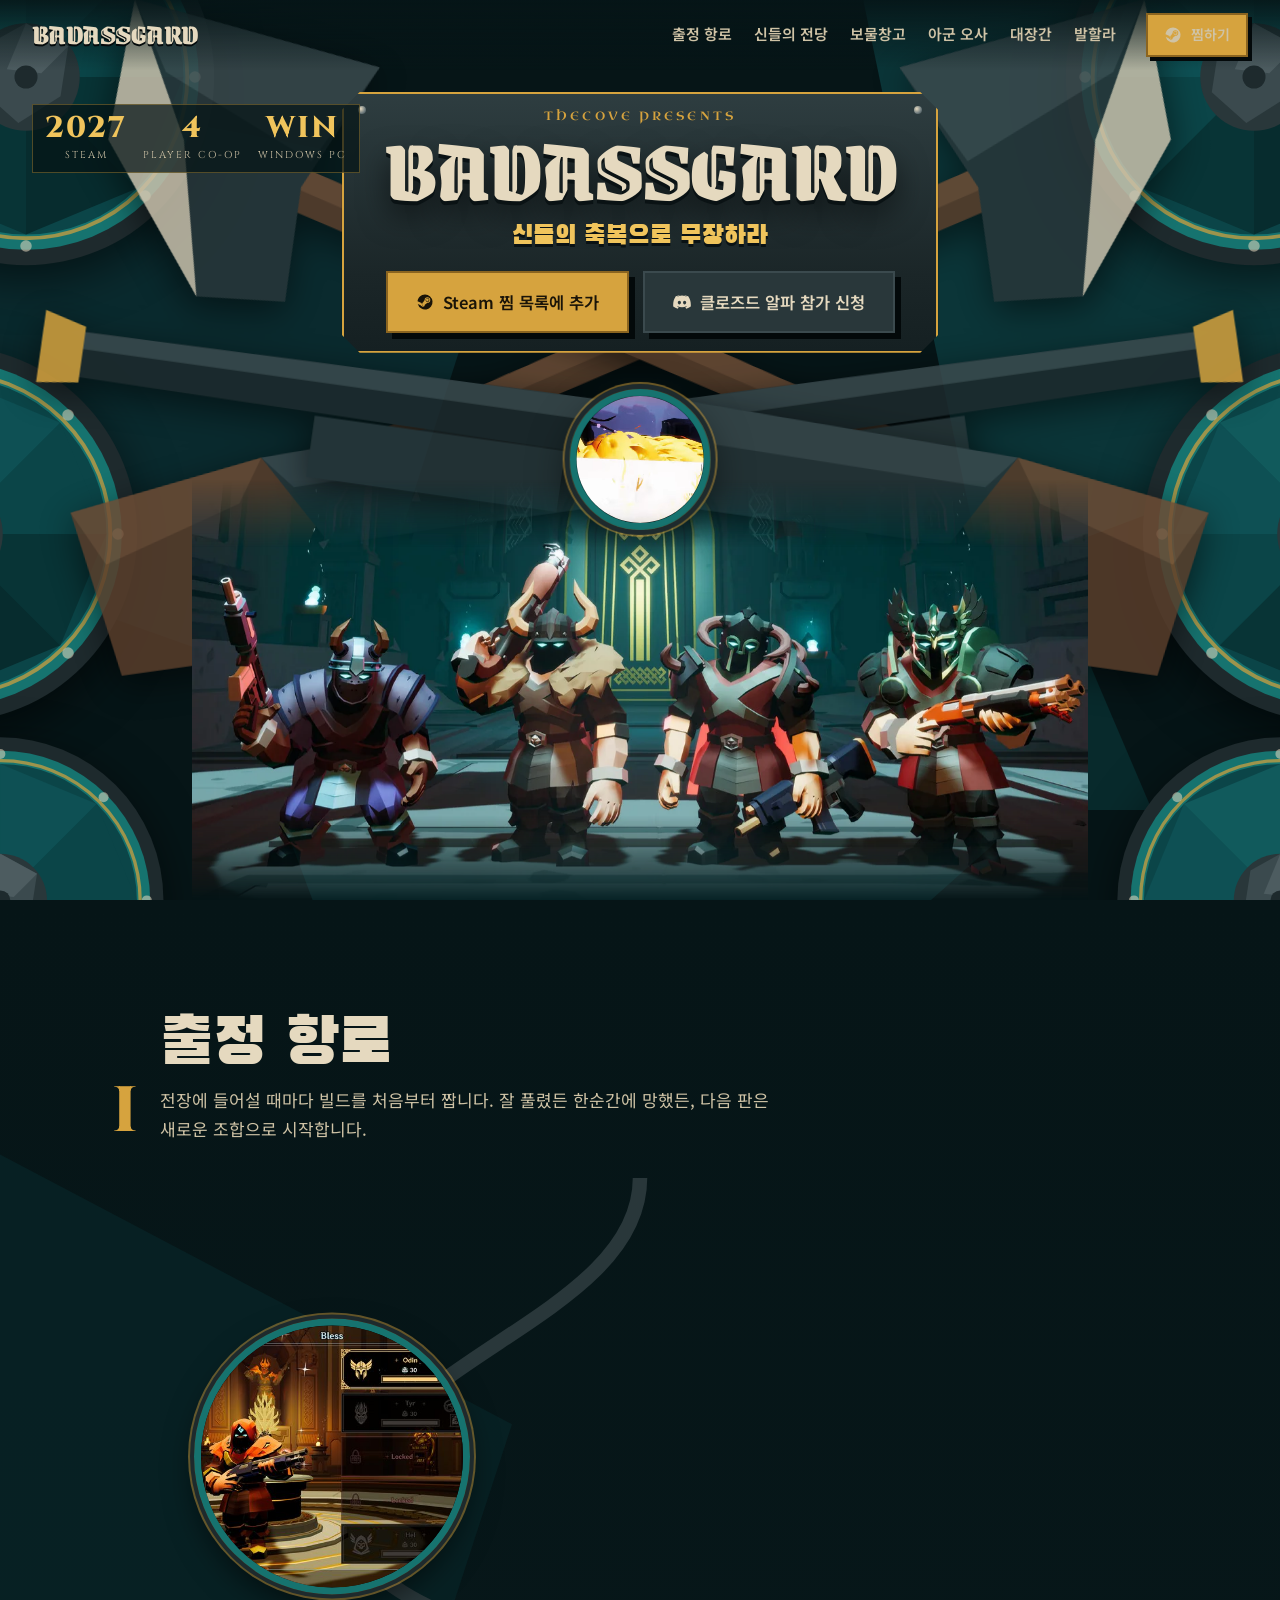
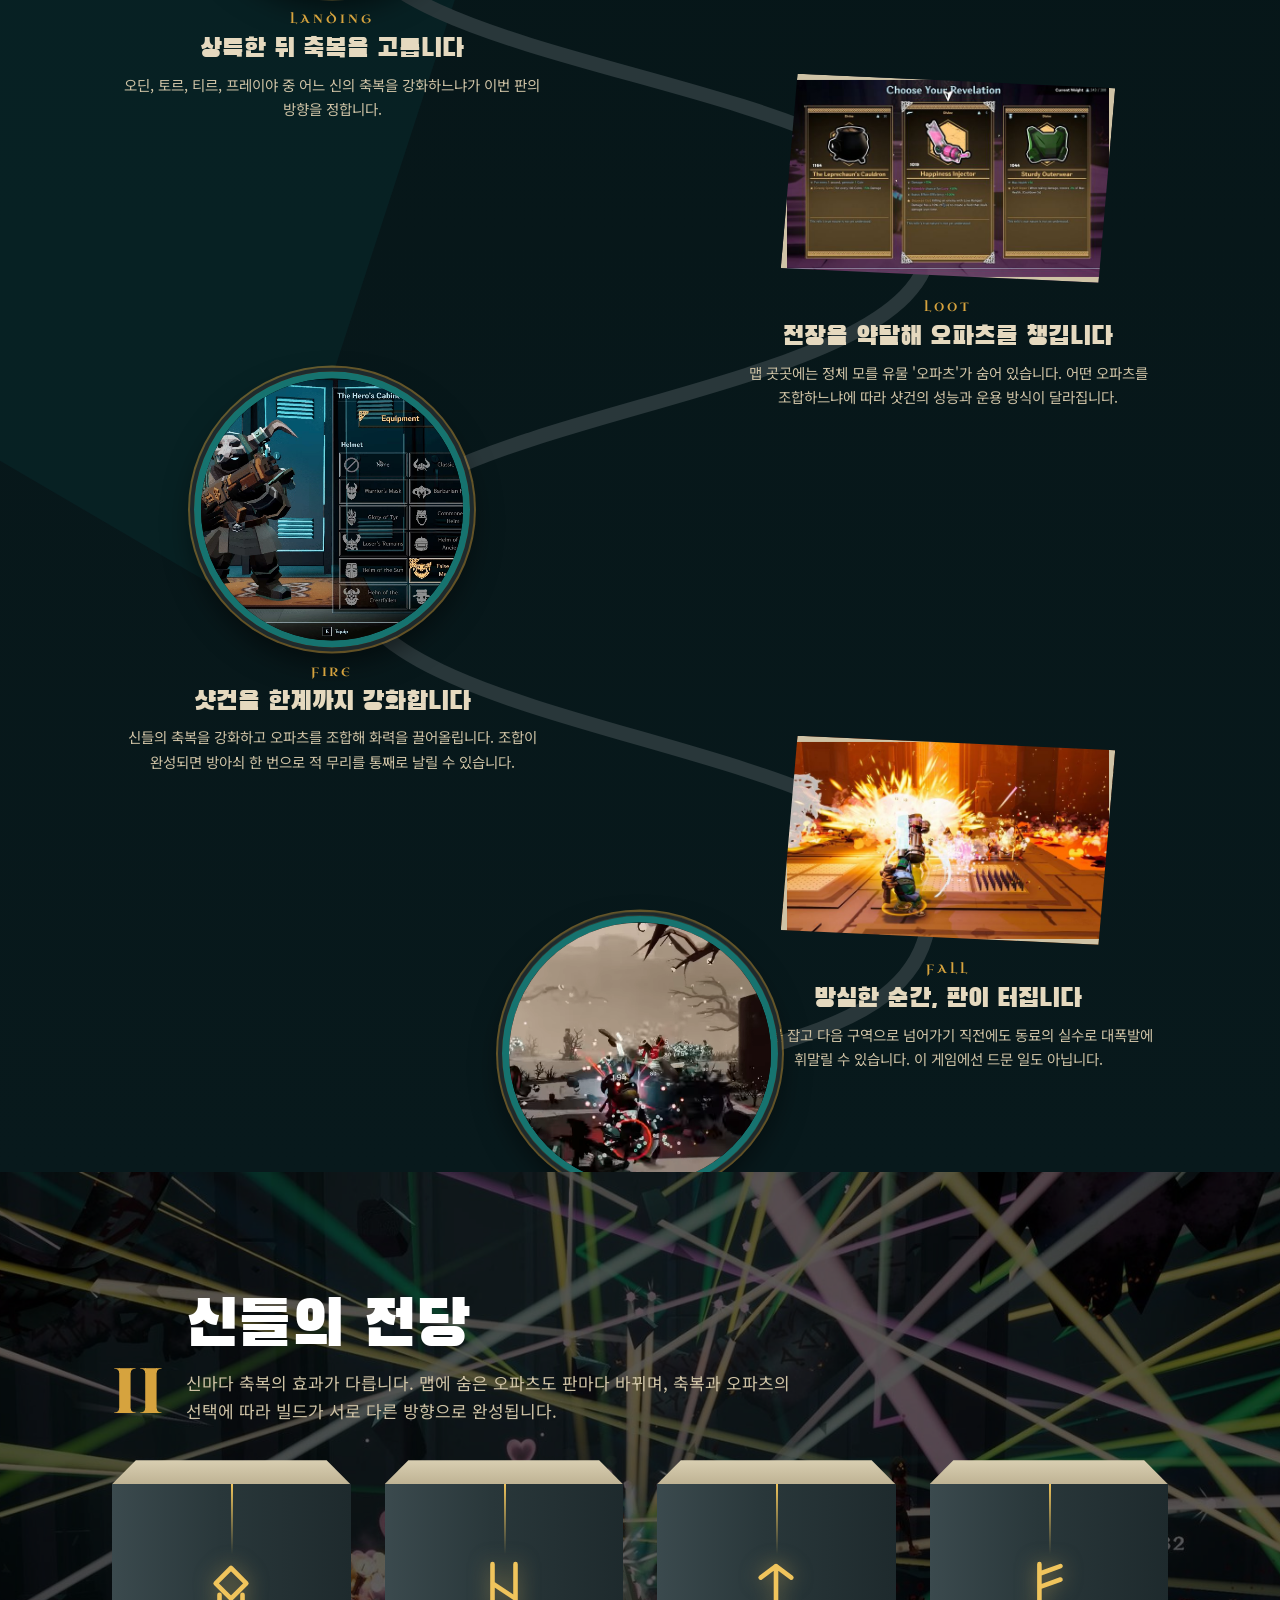
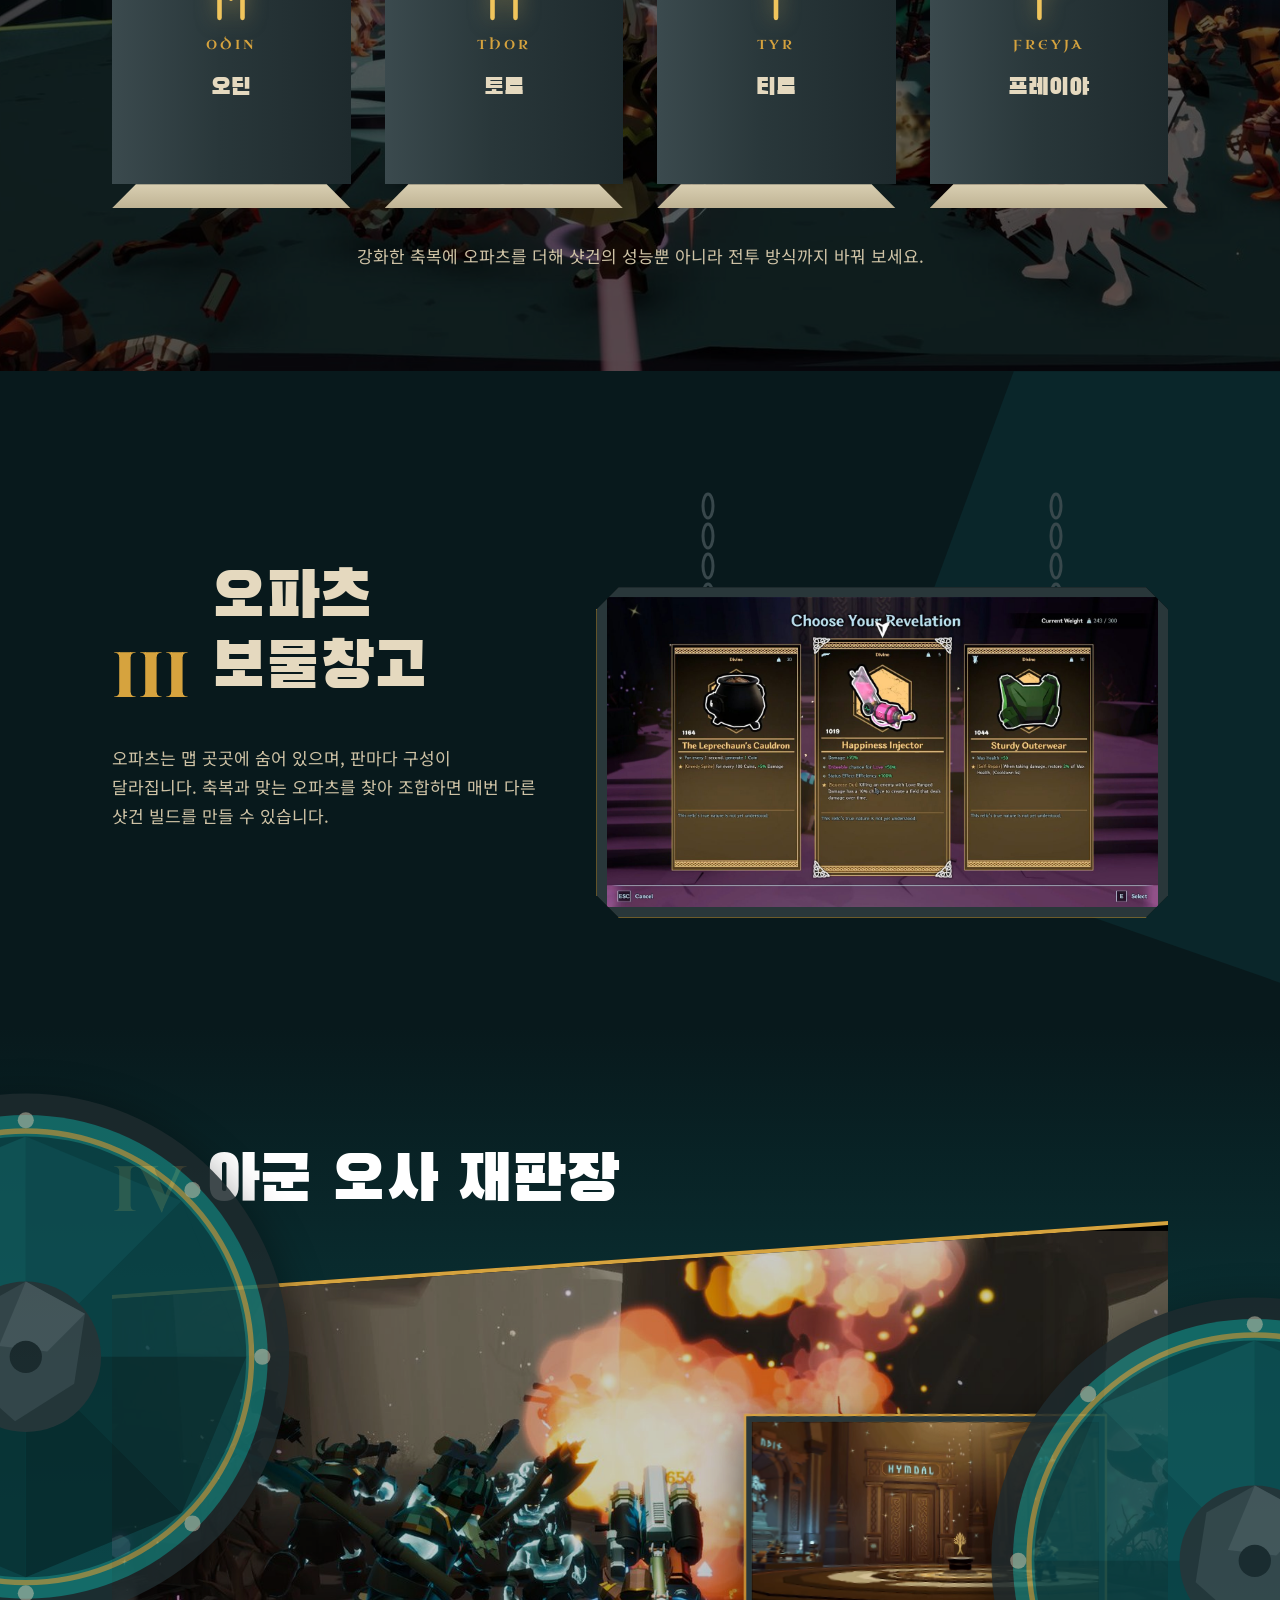
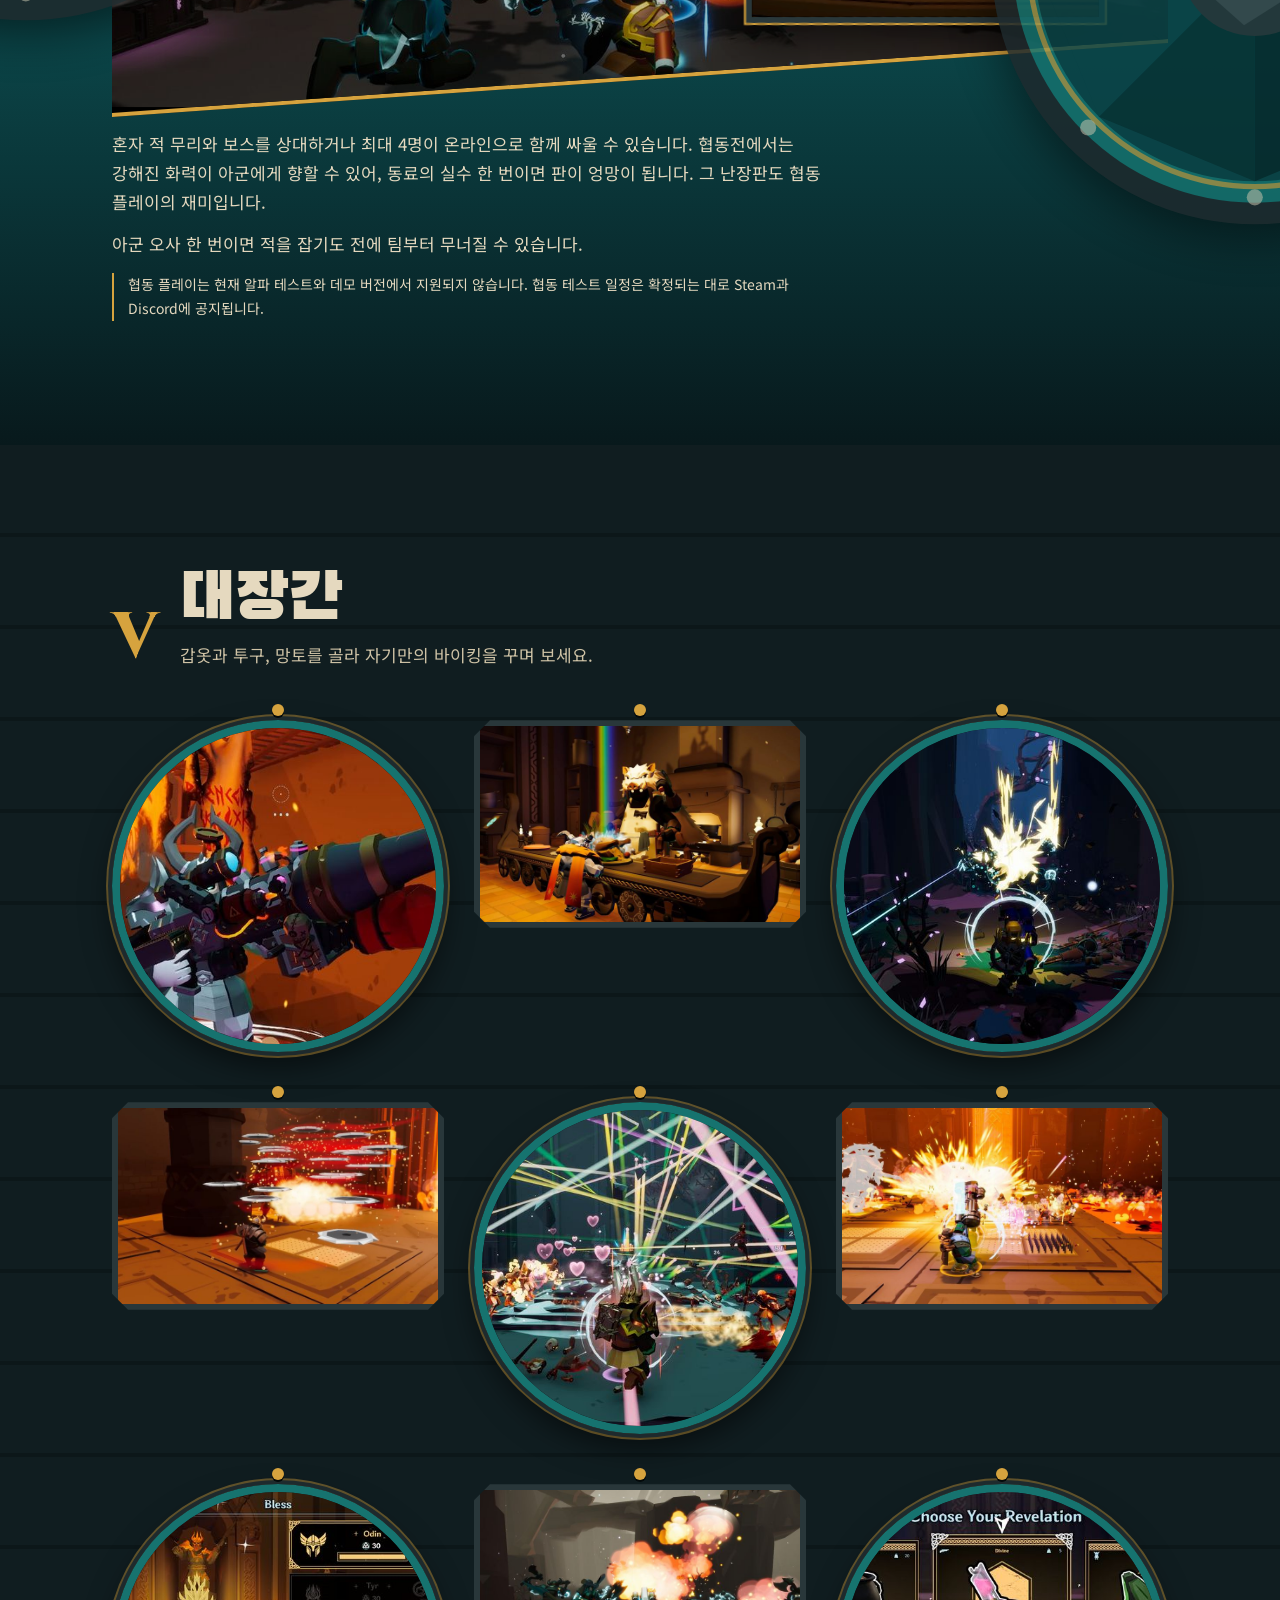
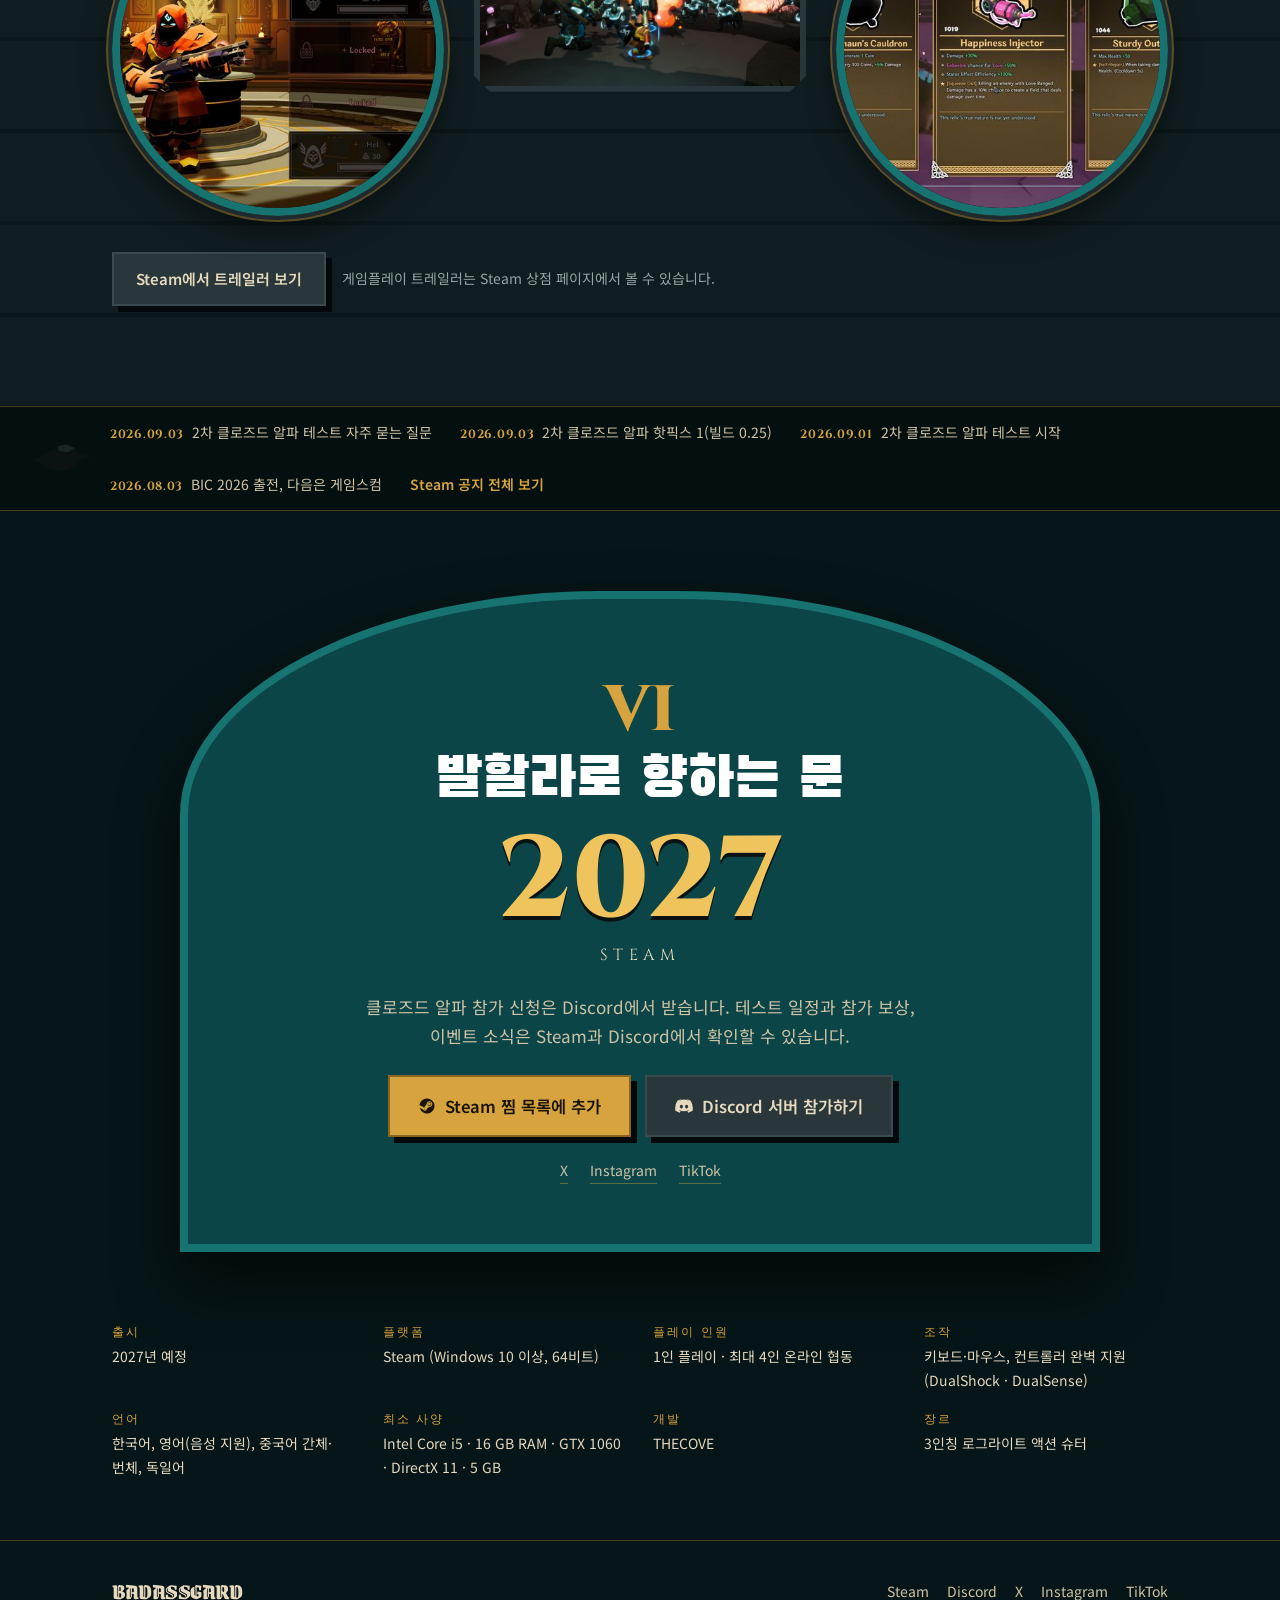
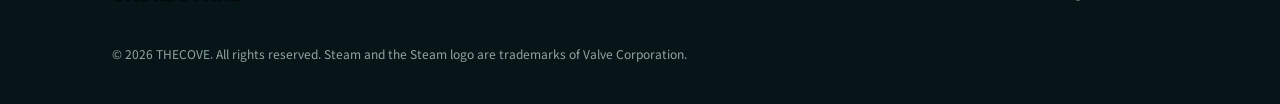
==== commit bd504eab: "Revise Korean copy after editorial review" ====
--- a/draft/index.html
+++ b/draft/index.html
@@ -4,11 +4,11 @@
 <meta charset="UTF-8">
 <meta name="viewport" content="width=device-width, initial-scale=1.0">
 <title>BADASSGARD | 배드애스가르드 공식 사이트</title>
-<meta name="description" content="바이킹이 쏜다, 그것도 샷건을?! 북유럽 신화 세계에서 신들의 축복과 오파츠를 조합해 화력을 키우는 3인칭 로그라이트 액션 슈터. 혼자 또는 최대 4인 온라인 협동으로 즐길 수 있으며, 2027년 Steam 출시 예정.">
+<meta name="description" content="북유럽 신화를 배경으로 바이킹이 샷건을 쏘는 3인칭 로그라이트 액션 슈터입니다. 신들의 축복과 오파츠를 조합해 빌드를 완성하고, 최대 4명이 온라인으로 협동할 수 있습니다. 2027년 Steam(Windows) 출시 예정입니다.">
 <meta name="robots" content="noindex, nofollow">
 <meta name="theme-color" content="#061517">
 <meta property="og:title" content="BADASSGARD | 배드애스가르드">
-<meta property="og:description" content="신들의 축복. 바이킹의 화력. 최대 4인 협동 로그라이트 액션 슈터, 2027년 Steam 출시 예정.">
+<meta property="og:description" content="샷건을 든 바이킹이 신들의 축복으로 화력을 키워 나가는 3인칭 로그라이트 액션 슈터입니다. 최대 4명이 온라인으로 함께 싸울 수 있으며, 2027년 Steam에 출시될 예정입니다.">
 <meta property="og:image" content="https://badassgard.com/img/og-image.jpg">
 <meta property="og:type" content="website">
 <meta property="og:url" content="https://badassgard.com/">
@@ -99,8 +99,8 @@
   <a class="brand" href="#hero">BADASSGARD</a>
   <button class="burger" type="button" aria-label="메뉴" aria-expanded="false"><span></span><span></span><span></span></button>
   <nav class="menu" id="menu">
-    <a href="#route">출정 항로</a><a href="#temple">신들의 천장</a><a href="#vault">보물창고</a><a href="#court">아군 오사</a><a href="#forge">대장간</a><a href="#gate">출정문</a>
-    <a class="btn btn-gold" href="https://store.steampowered.com/app/3415350/" target="_blank" rel="noopener"><svg class="ic"><use href="#ic-steam"/></svg>위시리스트</a>
+    <a href="#route">출정 항로</a><a href="#temple">신들의 전당</a><a href="#vault">보물창고</a><a href="#court">아군 오사</a><a href="#forge">대장간</a><a href="#gate">발할라</a>
+    <a class="btn btn-gold" href="https://store.steampowered.com/app/3415350/" target="_blank" rel="noopener"><svg class="ic"><use href="#ic-steam"/></svg>찜하기</a>
   </nav>
 </header>
 
@@ -121,10 +121,10 @@
   <div class="plate">
     <span class="plate-top">THECOVE PRESENTS</span>
     <h1 class="title">BADASSGARD</h1>
-    <p class="tag">신들의 축복. 바이킹의 화력.</p>
+    <p class="tag">신들의 축복으로 무장하라</p>
     <div class="cta">
-      <a class="btn btn-gold big" href="https://store.steampowered.com/app/3415350/" target="_blank" rel="noopener"><svg class="ic"><use href="#ic-steam"/></svg>Steam 위시리스트</a>
-      <a class="btn btn-iron big" href="https://discord.gg/xqB3WnmH76" target="_blank" rel="noopener"><svg class="ic"><use href="#ic-discord"/></svg>알파 테스트 신청</a>
+      <a class="btn btn-gold big" href="https://store.steampowered.com/app/3415350/" target="_blank" rel="noopener"><svg class="ic"><use href="#ic-steam"/></svg>Steam 찜 목록에 추가</a>
+      <a class="btn btn-iron big" href="https://discord.gg/xqB3WnmH76" target="_blank" rel="noopener"><svg class="ic"><use href="#ic-discord"/></svg>클로즈드 알파 참가 신청</a>
     </div>
   </div>
   <div class="stage">
@@ -133,7 +133,7 @@
     </div>
     <picture class="warband">
       <source srcset="img/warband.webp" type="image/webp">
-      <img src="img/warband.png" alt="샷건과 도끼를 든 바이킹 전투단 네 명" width="1320" height="620" fetchpriority="high">
+      <img src="img/warband.png" alt="샷건과 도끼를 든 바이킹 네 명" width="1320" height="620" fetchpriority="high">
     </picture>
   </div>
   <span class="flash" aria-hidden="true"></span>
@@ -145,7 +145,7 @@
 <section class="route" id="route">
   <div class="poly p5"></div>
   <div class="wrap">
-    <header class="sec-head"><span class="roman">I</span><h2>출정 항로</h2><p>전장에 들어설 때마다 빌드는 처음부터 다시 쌓습니다. 잘 풀렸든 화끈하게 터졌든, 다음 판에는 또 다른 조합이 기다리죠.</p></header>
+    <header class="sec-head"><span class="roman">I</span><h2>출정 항로</h2><p>전장에 들어설 때마다 빌드를 처음부터 짭니다. 잘 풀렸든 한순간에 망했든, 다음 판은 새로운 조합으로 시작합니다.</p></header>
   </div>
   <div class="route-map">
     <svg class="rope" viewBox="0 0 1000 1500" preserveAspectRatio="none" aria-hidden="true">
@@ -153,11 +153,11 @@
       <path class="rope-fg" id="ropeFg" d="M500 0 C500 140 220 180 220 330 S780 480 780 640 S220 800 220 960 S780 1120 780 1280 S500 1400 500 1500"/>
     </svg>
     <ol class="waypoints">
-      <li class="wp wp-1"><div class="win round"><img src="img/ss5-800.jpg" alt="신에게 축복을 받는 화면" width="800" height="450" loading="lazy"></div><div class="wp-text"><span class="lbl">LANDING</span><h3>상륙. 축복을 고릅니다</h3><p>오딘, 토르, 티르, 프레이야. 어느 신의 축복을 강화할지가 이번 판의 방향을 정합니다.</p></div></li>
-      <li class="wp wp-2"><div class="win sail"><img src="img/ss3-800.jpg" alt="유물 오파츠 선택 화면" width="800" height="450" loading="lazy"></div><div class="wp-text"><span class="lbl">LOOT</span><h3>약탈. 오파츠를 줍습니다</h3><p>맵 곳곳에 숨어 있는 정체 모를 유물 '오파츠'. 무엇을 조합하느냐에 따라 같은 샷건이 전혀 다른 물건이 됩니다.</p></div></li>
-      <li class="wp wp-3"><div class="win round"><video autoplay muted loop playsinline preload="metadata" poster="media/clip3.poster.avif"><source src="media/clip3.webm" type="video/webm"><source src="media/clip3.mp4" type="video/mp4"></video></div><div class="wp-text"><span class="lbl">FIRE</span><h3>사격. 샷건 이상의 샷건이 됩니다</h3><p>신들의 축복을 강화하고 오파츠를 조합해 화력을 끌어올립니다. 이쯤 되면 방아쇠 한 번에 화면이 뒤집힙니다.</p></div></li>
-      <li class="wp wp-4"><div class="win sail"><img src="img/ss1-800.jpg" alt="대폭발 장면" width="800" height="450" loading="lazy"></div><div class="wp-text"><span class="lbl">FALL</span><h3>죽음. 그리고 판이 터집니다</h3><p>보스를 잡고 다음 구역으로 가거나, 동료의 실수로 대폭발이 나거나. 어느 쪽이든 이 게임답습니다.</p></div></li>
-      <li class="wp wp-5"><div class="win round"><video autoplay muted loop playsinline preload="metadata" poster="media/clip1.poster.avif"><source src="media/clip1.webm" type="video/webm"><source src="media/clip1.mp4" type="video/mp4"></video></div><div class="wp-text"><span class="lbl">RAID AGAIN</span><h3>재출정</h3><p>매번 새로 시작되는 전장에서 믿을 건 두 가지뿐입니다. 자기 피지컬, 그리고 이번 판에 만든 샷건 빌드.</p></div></li>
+      <li class="wp wp-1"><div class="win round"><img src="img/ss5-800.jpg" alt="신에게 축복을 받는 화면" width="800" height="450" loading="lazy"></div><div class="wp-text"><span class="lbl">LANDING</span><h3>상륙한 뒤 축복을 고릅니다</h3><p>오딘, 토르, 티르, 프레이야 중 어느 신의 축복을 강화하느냐가 이번 판의 방향을 정합니다.</p></div></li>
+      <li class="wp wp-2"><div class="win sail"><img src="img/ss3-800.jpg" alt="유물 오파츠 선택 화면" width="800" height="450" loading="lazy"></div><div class="wp-text"><span class="lbl">LOOT</span><h3>전장을 약탈해 오파츠를 챙깁니다</h3><p>맵 곳곳에는 정체 모를 유물 '오파츠'가 숨어 있습니다. 어떤 오파츠를 조합하느냐에 따라 샷건의 성능과 운용 방식이 달라집니다.</p></div></li>
+      <li class="wp wp-3"><div class="win round"><video autoplay muted loop playsinline preload="metadata" poster="media/clip3.poster.avif"><source src="media/clip3.webm" type="video/webm"><source src="media/clip3.mp4" type="video/mp4"></video></div><div class="wp-text"><span class="lbl">FIRE</span><h3>샷건을 한계까지 강화합니다</h3><p>신들의 축복을 강화하고 오파츠를 조합해 화력을 끌어올립니다. 조합이 완성되면 방아쇠 한 번으로 적 무리를 통째로 날릴 수 있습니다.</p></div></li>
+      <li class="wp wp-4"><div class="win sail"><img src="img/ss1-800.jpg" alt="대폭발 장면" width="800" height="450" loading="lazy"></div><div class="wp-text"><span class="lbl">FALL</span><h3>방심한 순간, 판이 터집니다</h3><p>보스를 잡고 다음 구역으로 넘어가기 직전에도 동료의 실수로 대폭발에 휘말릴 수 있습니다. 이 게임에선 드문 일도 아닙니다.</p></div></li>
+      <li class="wp wp-5"><div class="win round"><video autoplay muted loop playsinline preload="metadata" poster="media/clip1.poster.avif"><source src="media/clip1.webm" type="video/webm"><source src="media/clip1.mp4" type="video/mp4"></video></div><div class="wp-text"><span class="lbl">RAID AGAIN</span><h3>재출정</h3><p>전장은 판마다 새로 생성됩니다. 살아남는 열쇠는 플레이어의 실력과 그 판에서 완성한 샷건 빌드입니다.</p></div></li>
     </ol>
   </div>
 </section>
@@ -165,14 +165,14 @@
 <section class="temple" id="temple">
   <img class="temple-floor" src="img/ss2-1600.jpg" alt="" width="1600" height="900" loading="lazy">
   <div class="wrap">
-    <header class="sec-head light"><span class="roman">II</span><h2>신들의 천장</h2><p>신마다 결이 다른 축복과, 어디서 무엇이 나올지 모르는 오파츠. 둘을 어떻게 엮느냐가 곧 이번 판의 빌드입니다.</p></header>
+    <header class="sec-head light"><span class="roman">II</span><h2>신들의 전당</h2><p>신마다 축복의 효과가 다릅니다. 맵에 숨은 오파츠도 판마다 바뀌며, 축복과 오파츠의 선택에 따라 빌드가 서로 다른 방향으로 완성됩니다.</p></header>
     <ul class="pillars">
       <li><span class="cap"></span><span class="shaft"><svg class="rune"><use href="#ru-o"/></svg><em>ODIN</em><b>오딘</b></span><span class="base"></span></li>
       <li><span class="cap"></span><span class="shaft"><svg class="rune"><use href="#ru-h"/></svg><em>THOR</em><b>토르</b></span><span class="base"></span></li>
       <li><span class="cap"></span><span class="shaft"><svg class="rune"><use href="#ru-t"/></svg><em>TYR</em><b>티르</b></span><span class="base"></span></li>
       <li><span class="cap"></span><span class="shaft"><svg class="rune"><use href="#ru-f"/></svg><em>FREYJA</em><b>프레이야</b></span><span class="base"></span></li>
     </ul>
-    <p class="temple-note">축복을 강화하고 오파츠를 조합해 샷건의 성질을 바꿔 보세요.</p>
+    <p class="temple-note">강화한 축복에 오파츠를 더해 샷건의 성능뿐 아니라 전투 방식까지 바꿔 보세요.</p>
   </div>
 </section>
 
@@ -181,7 +181,7 @@
   <div class="wrap vault-in">
     <div class="vault-text">
       <header class="sec-head"><span class="roman">III</span><h2>오파츠 보물창고</h2></header>
-      <p>맵 곳곳에 숨어 있는 정체 모를 유물, 오파츠. 무엇을 조합하느냐에 따라 같은 샷건이 전혀 다른 물건이 됩니다. 축복과 오파츠가 맞물리면 아슬아슬한 생존 싸움이 어느 순간 전장을 통째로 날려버리는 화력 쇼로 바뀝니다.</p>
+      <p>오파츠는 맵 곳곳에 숨어 있으며, 판마다 구성이 달라집니다. 축복과 맞는 오파츠를 찾아 조합하면 매번 다른 샷건 빌드를 만들 수 있습니다.</p>
     </div>
     <div class="vault-door">
       <svg class="chains c1" aria-hidden="true"><rect width="100%" height="100%" fill="url(#chain)"/></svg>
@@ -201,8 +201,8 @@
       <div class="court-clip"><video autoplay muted loop playsinline preload="metadata" poster="media/clip4.poster.avif"><source src="media/clip4.webm" type="video/webm"><source src="media/clip4.mp4" type="video/mp4"></video></div>
     </div>
     <div class="court-text">
-      <p>혼자 밀어붙여도 되고, 최대 네 명이 함께 적 떼와 거대한 보스를 사냥해도 됩니다. 축복과 오파츠가 맞물리면 엄청난 화력이 나오죠. 물론 동료 한 명의 실수로 그 화력이 아군에게 돌아오는 순간도 이 게임의 맛입니다.</p>
-      <p>아군 오사와 애먼 피해는 각오해야 합니다. 등 뒤의 친구가 든든한 아군인지, 사고를 몰고 다니는 적인지도 판이 끝나 봐야 알죠.</p>
+      <p>혼자 적 무리와 보스를 상대하거나 최대 4명이 온라인으로 함께 싸울 수 있습니다. 협동전에서는 강해진 화력이 아군에게 향할 수 있어, 동료의 실수 한 번이면 판이 엉망이 됩니다. 그 난장판도 협동 플레이의 재미입니다.</p>
+      <p>아군 오사 한 번이면 적을 잡기도 전에 팀부터 무너질 수 있습니다.</p>
       <p class="note">협동 플레이는 현재 알파 테스트와 데모 버전에서 지원되지 않습니다. 협동 테스트 일정은 확정되는 대로 Steam과 Discord에 공지됩니다.</p>
     </div>
   </div>
@@ -210,7 +210,7 @@
 
 <section class="forge" id="forge">
   <div class="wrap">
-    <header class="sec-head"><span class="roman">V</span><h2>대장간 방패열</h2><p>샷건을 든 바이킹이라면 차림새도 평범할 수 없죠. 갑옷과 투구, 망토를 조합해 전장에서도 단번에 알아볼 수 있는 바이킹으로 꾸며 보세요.</p></header>
+    <header class="sec-head"><span class="roman">V</span><h2>대장간</h2><p>갑옷과 투구, 망토를 골라 자기만의 바이킹을 꾸며 보세요.</p></header>
     <div class="rack" id="grid">
       <a class="mount round" href="img/ss4-1600.jpg" data-cap="샷건과 바이킹"><img src="img/ss4-800.jpg" alt="" width="800" height="450" loading="lazy"></a>
       <a class="mount plate-w" href="img/ss7-1600.jpg" data-cap="곰 요리사의 주방"><img src="img/ss7-800.jpg" alt="" width="800" height="450" loading="lazy"></a>
@@ -222,7 +222,7 @@
       <a class="mount plate-w" href="img/ss8-1600.jpg" data-cap="적 무리와 폭발"><img src="img/ss8-800.jpg" alt="" width="800" height="450" loading="lazy"></a>
       <a class="mount round" href="img/ss3-1600.jpg" data-cap="오파츠 선택"><img src="img/ss3-800.jpg" alt="" width="800" height="450" loading="lazy"></a>
     </div>
-    <p class="trailer-line"><a class="btn btn-iron" href="https://store.steampowered.com/app/3415350/" target="_blank" rel="noopener">Steam에서 트레일러 보기</a><span>게임플레이 트레일러 전편은 Steam 상점 페이지에 있습니다.</span></p>
+    <p class="trailer-line"><a class="btn btn-iron" href="https://store.steampowered.com/app/3415350/" target="_blank" rel="noopener">Steam에서 트레일러 보기</a><span>게임플레이 트레일러는 Steam 상점 페이지에서 볼 수 있습니다.</span></p>
   </div>
 </section>
 
@@ -231,7 +231,7 @@
     <svg class="raven" viewBox="0 0 140 80" aria-hidden="true"><use href="#raven"/></svg>
     <div class="ticker-track">
       <a href="https://store.steampowered.com/news/app/3415350/view/1842846814442231" target="_blank" rel="noopener"><time>2026.09.03</time>2차 클로즈드 알파 테스트 자주 묻는 질문</a>
-      <a href="https://store.steampowered.com/news/app/3415350/view/1842846814441870" target="_blank" rel="noopener"><time>2026.09.03</time>클로즈드 알파 #2 핫픽스 패치 1 (Build 0.25)</a>
+      <a href="https://store.steampowered.com/news/app/3415350/view/1842846814441870" target="_blank" rel="noopener"><time>2026.09.03</time>2차 클로즈드 알파 핫픽스 1(빌드 0.25)</a>
       <a href="https://store.steampowered.com/news/app/3415350/view/1842212951311883" target="_blank" rel="noopener"><time>2026.09.01</time>2차 클로즈드 알파 테스트 시작</a>
       <a href="https://store.steampowered.com/news/app/3415350/view/1839676055893935" target="_blank" rel="noopener"><time>2026.08.03</time>BIC 2026 출전, 다음은 게임스컴</a>
       <a href="https://store.steampowered.com/news/app/3415350" target="_blank" rel="noopener" class="all">Steam 공지 전체 보기</a>
@@ -241,12 +241,12 @@
     <div class="gdoor gdoor-l"></div><div class="gdoor gdoor-r"></div>
     <div class="gate-in">
       <span class="roman">VI</span>
-      <h2>발할라 출정문</h2>
+      <h2>발할라로 향하는 문</h2>
       <p class="gate-year"><b>2027</b><span>STEAM</span></p>
-      <p>클로즈드 알파 테스트 참가 신청은 Discord에서 받습니다. 테스트 일정, 참가 보상, 커뮤니티 이벤트가 Discord에 가장 먼저 올라옵니다.</p>
+      <p>클로즈드 알파 참가 신청은 Discord에서 받습니다. 테스트 일정과 참가 보상, 이벤트 소식은 Steam과 Discord에서 확인할 수 있습니다.</p>
       <div class="cta">
-        <a class="btn btn-gold big" href="https://store.steampowered.com/app/3415350/" target="_blank" rel="noopener"><svg class="ic"><use href="#ic-steam"/></svg>Steam 위시리스트</a>
-        <a class="btn btn-iron big" href="https://discord.gg/xqB3WnmH76" target="_blank" rel="noopener"><svg class="ic"><use href="#ic-discord"/></svg>Discord 참여</a>
+        <a class="btn btn-gold big" href="https://store.steampowered.com/app/3415350/" target="_blank" rel="noopener"><svg class="ic"><use href="#ic-steam"/></svg>Steam 찜 목록에 추가</a>
+        <a class="btn btn-iron big" href="https://discord.gg/xqB3WnmH76" target="_blank" rel="noopener"><svg class="ic"><use href="#ic-discord"/></svg>Discord 서버 참가하기</a>
       </div>
       <div class="social">
         <a href="https://x.com/BadassgardGame" target="_blank" rel="noopener">X</a>
@@ -259,12 +259,12 @@
     <dl>
       <div><dt>출시</dt><dd>2027년 예정</dd></div>
       <div><dt>플랫폼</dt><dd>Steam (Windows 10 이상, 64비트)</dd></div>
-      <div><dt>인원</dt><dd>싱글 플레이어 &middot; 온라인 협동 최대 4인</dd></div>
+      <div><dt>플레이 인원</dt><dd>1인 플레이 &middot; 최대 4인 온라인 협동</dd></div>
       <div><dt>조작</dt><dd>키보드·마우스, 컨트롤러 완벽 지원 (DualShock &middot; DualSense)</dd></div>
       <div><dt>언어</dt><dd>한국어, 영어(음성 지원), 중국어 간체·번체, 독일어</dd></div>
       <div><dt>최소 사양</dt><dd>Intel Core i5 &middot; 16 GB RAM &middot; GTX 1060 &middot; DirectX 11 &middot; 5 GB</dd></div>
       <div><dt>개발</dt><dd>THECOVE</dd></div>
-      <div><dt>장르</dt><dd>액션 로그라이트 &middot; 3인칭 슈터</dd></div>
+      <div><dt>장르</dt><dd>3인칭 로그라이트 액션 슈터</dd></div>
     </dl>
   </div>
 </section>
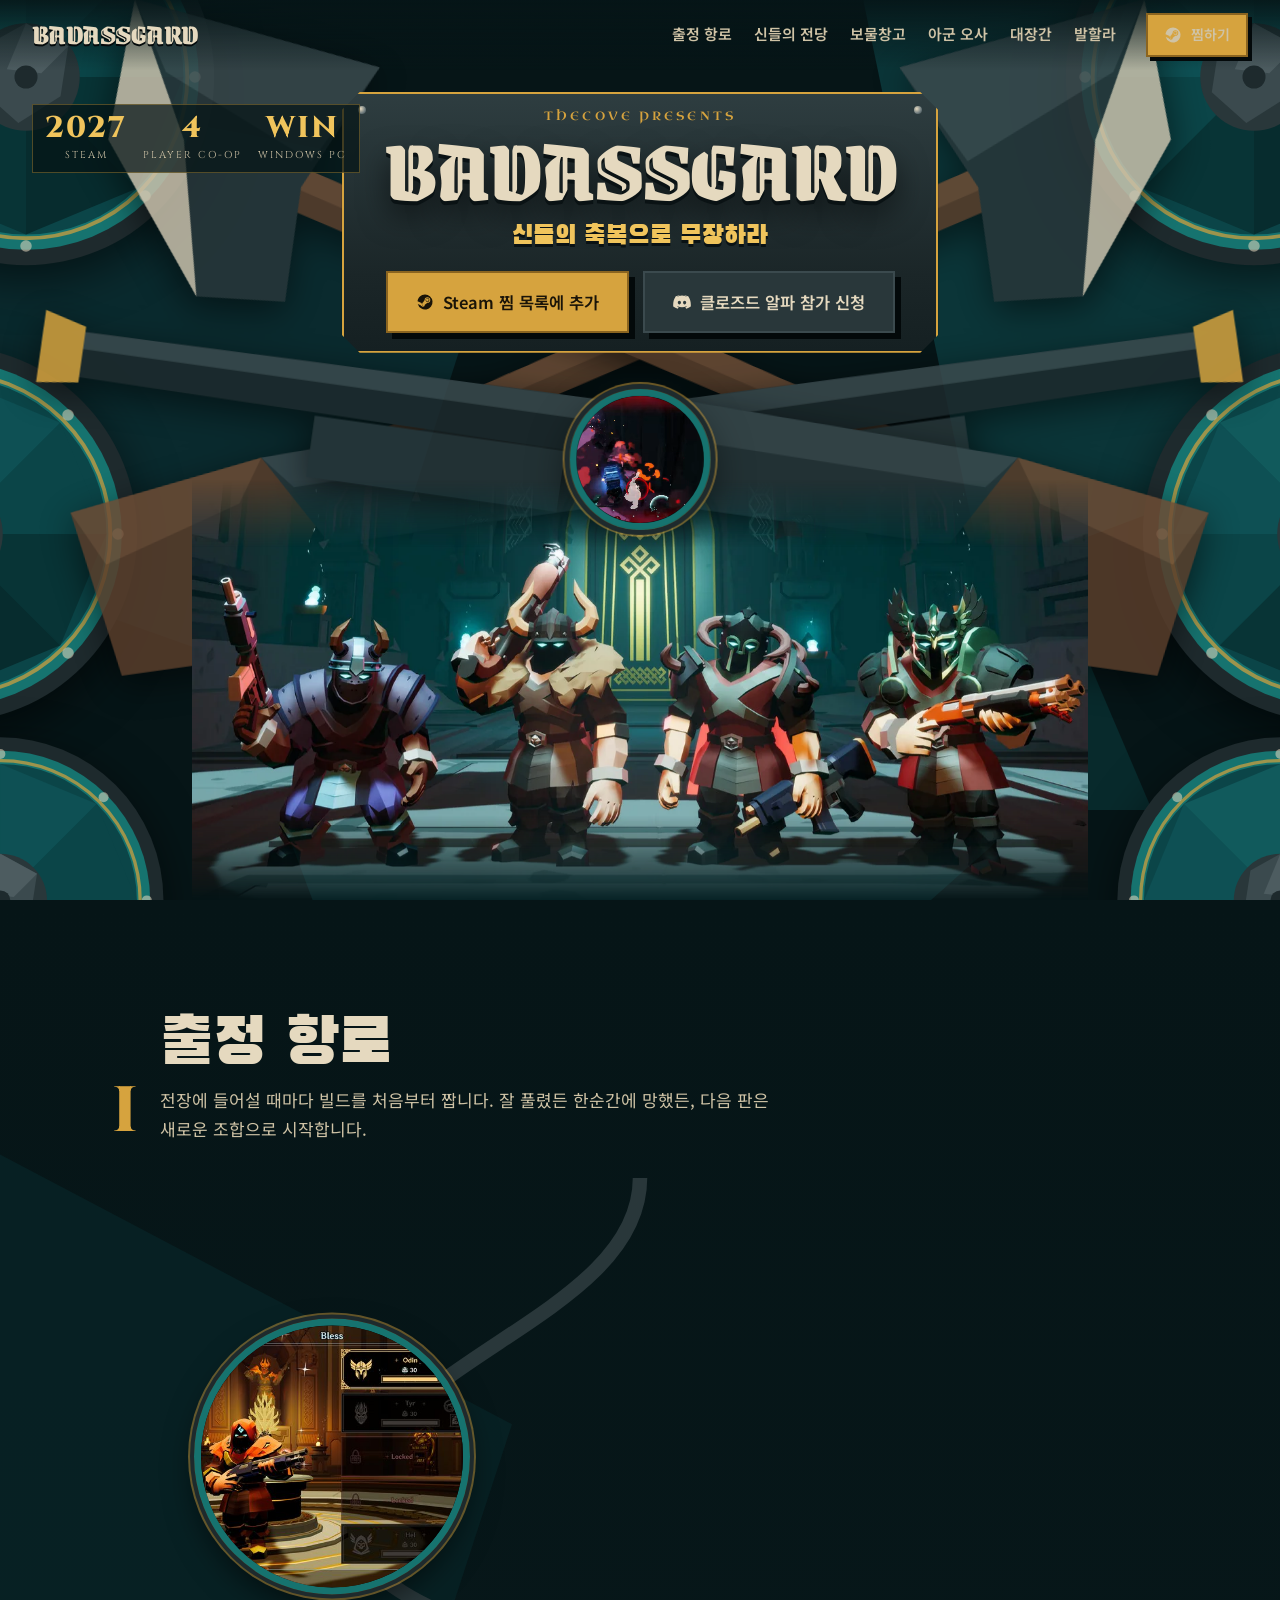
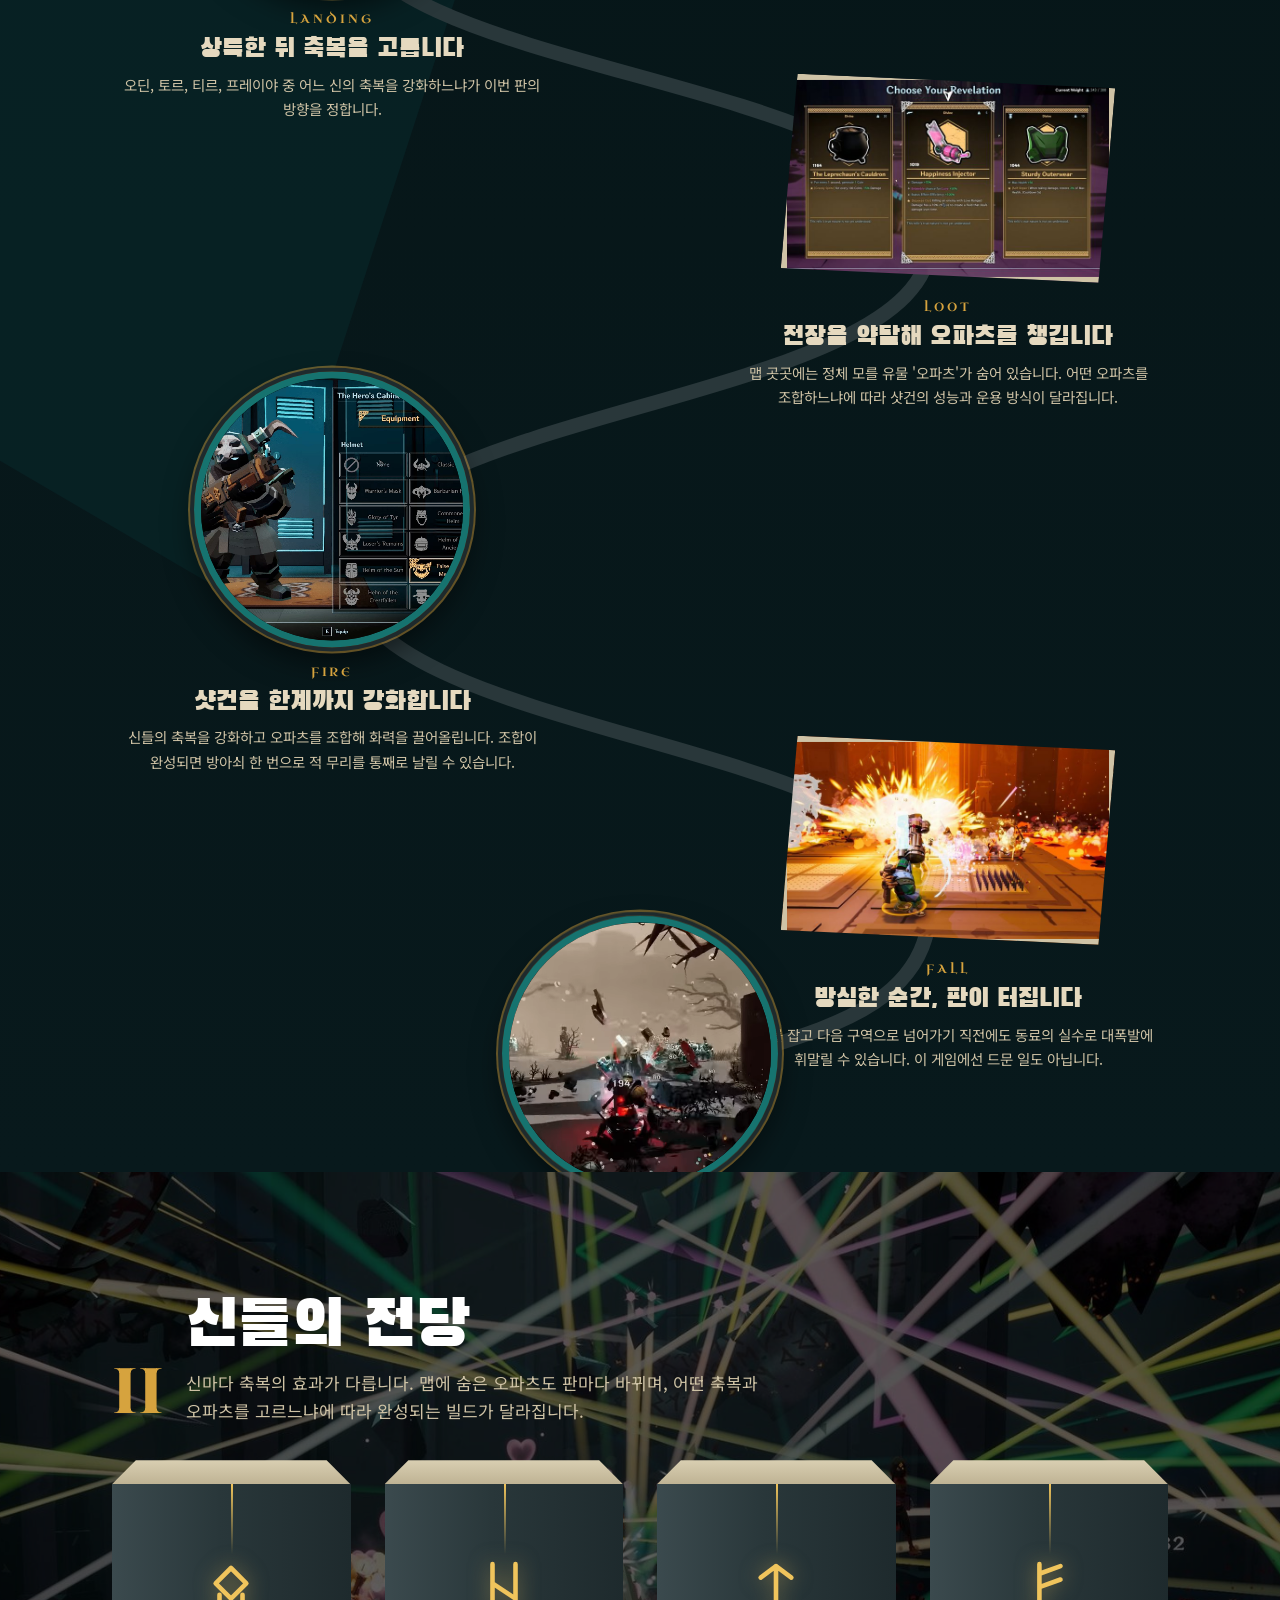
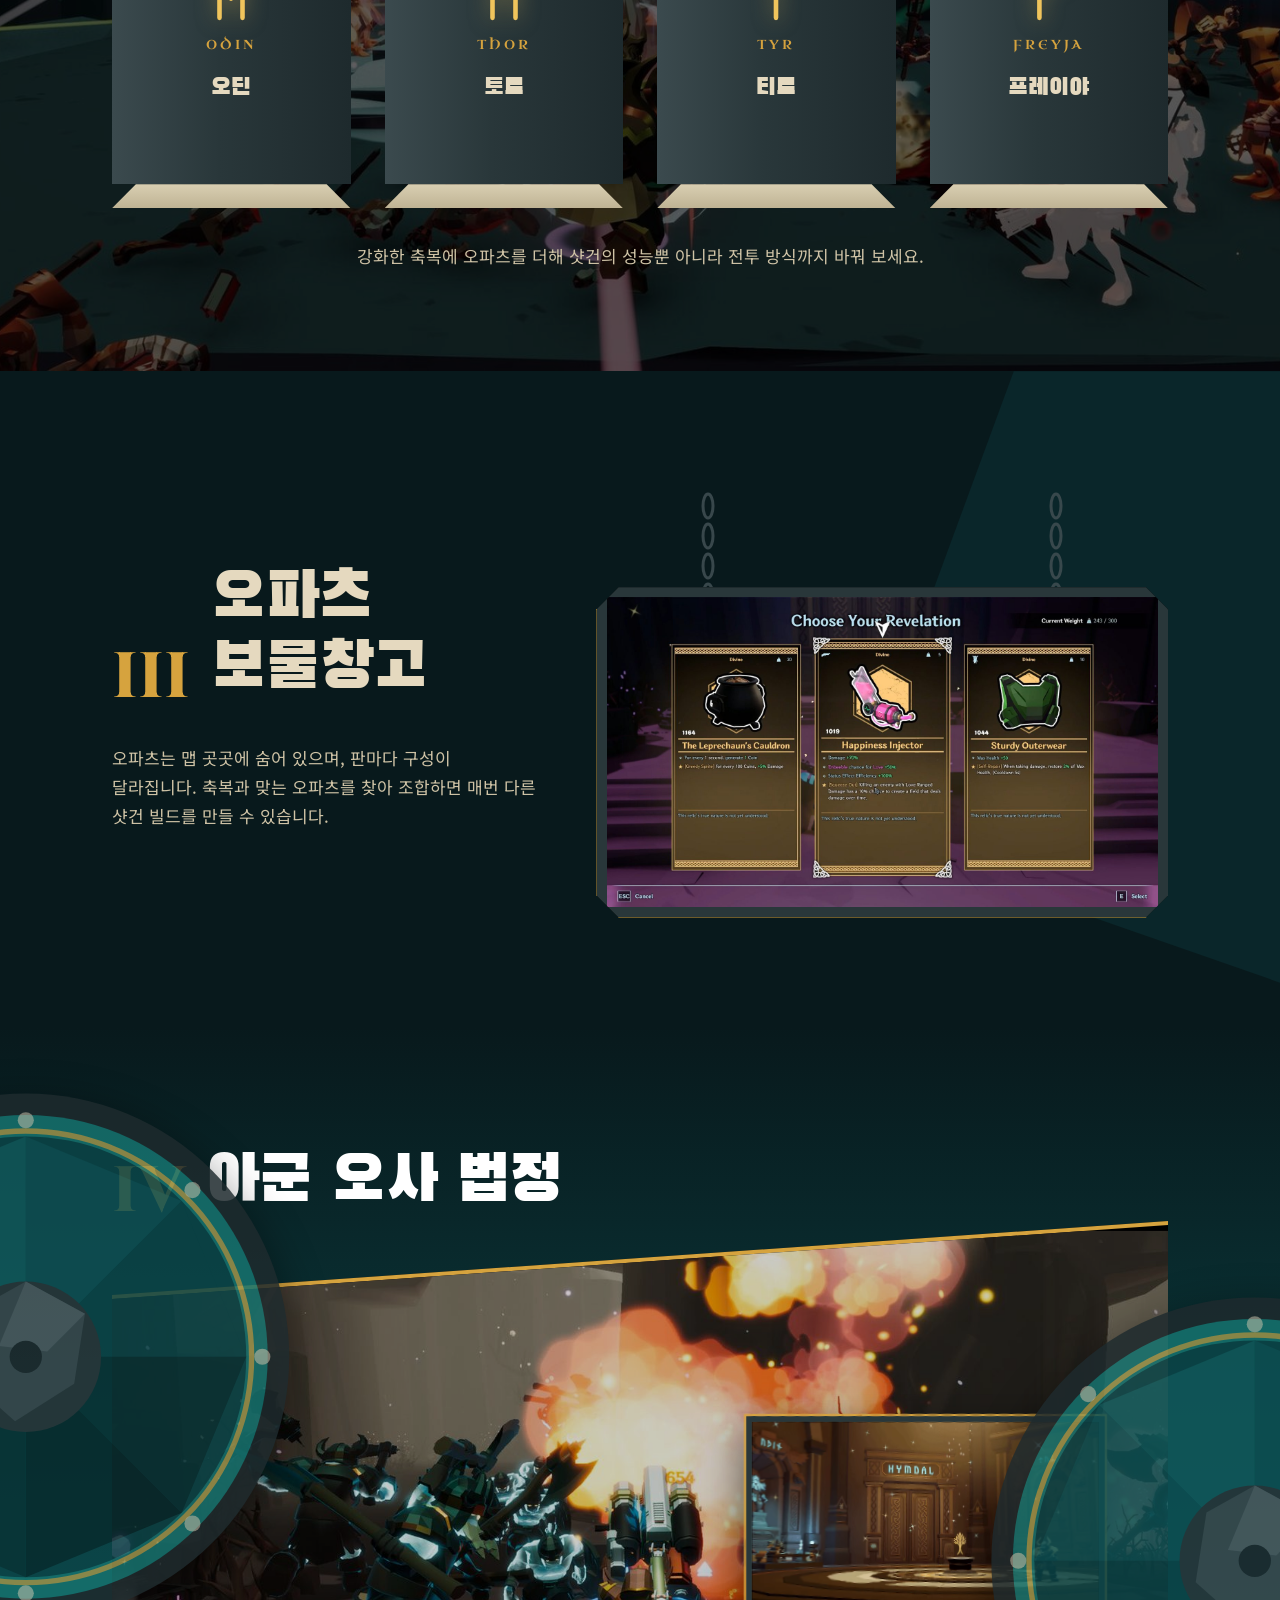
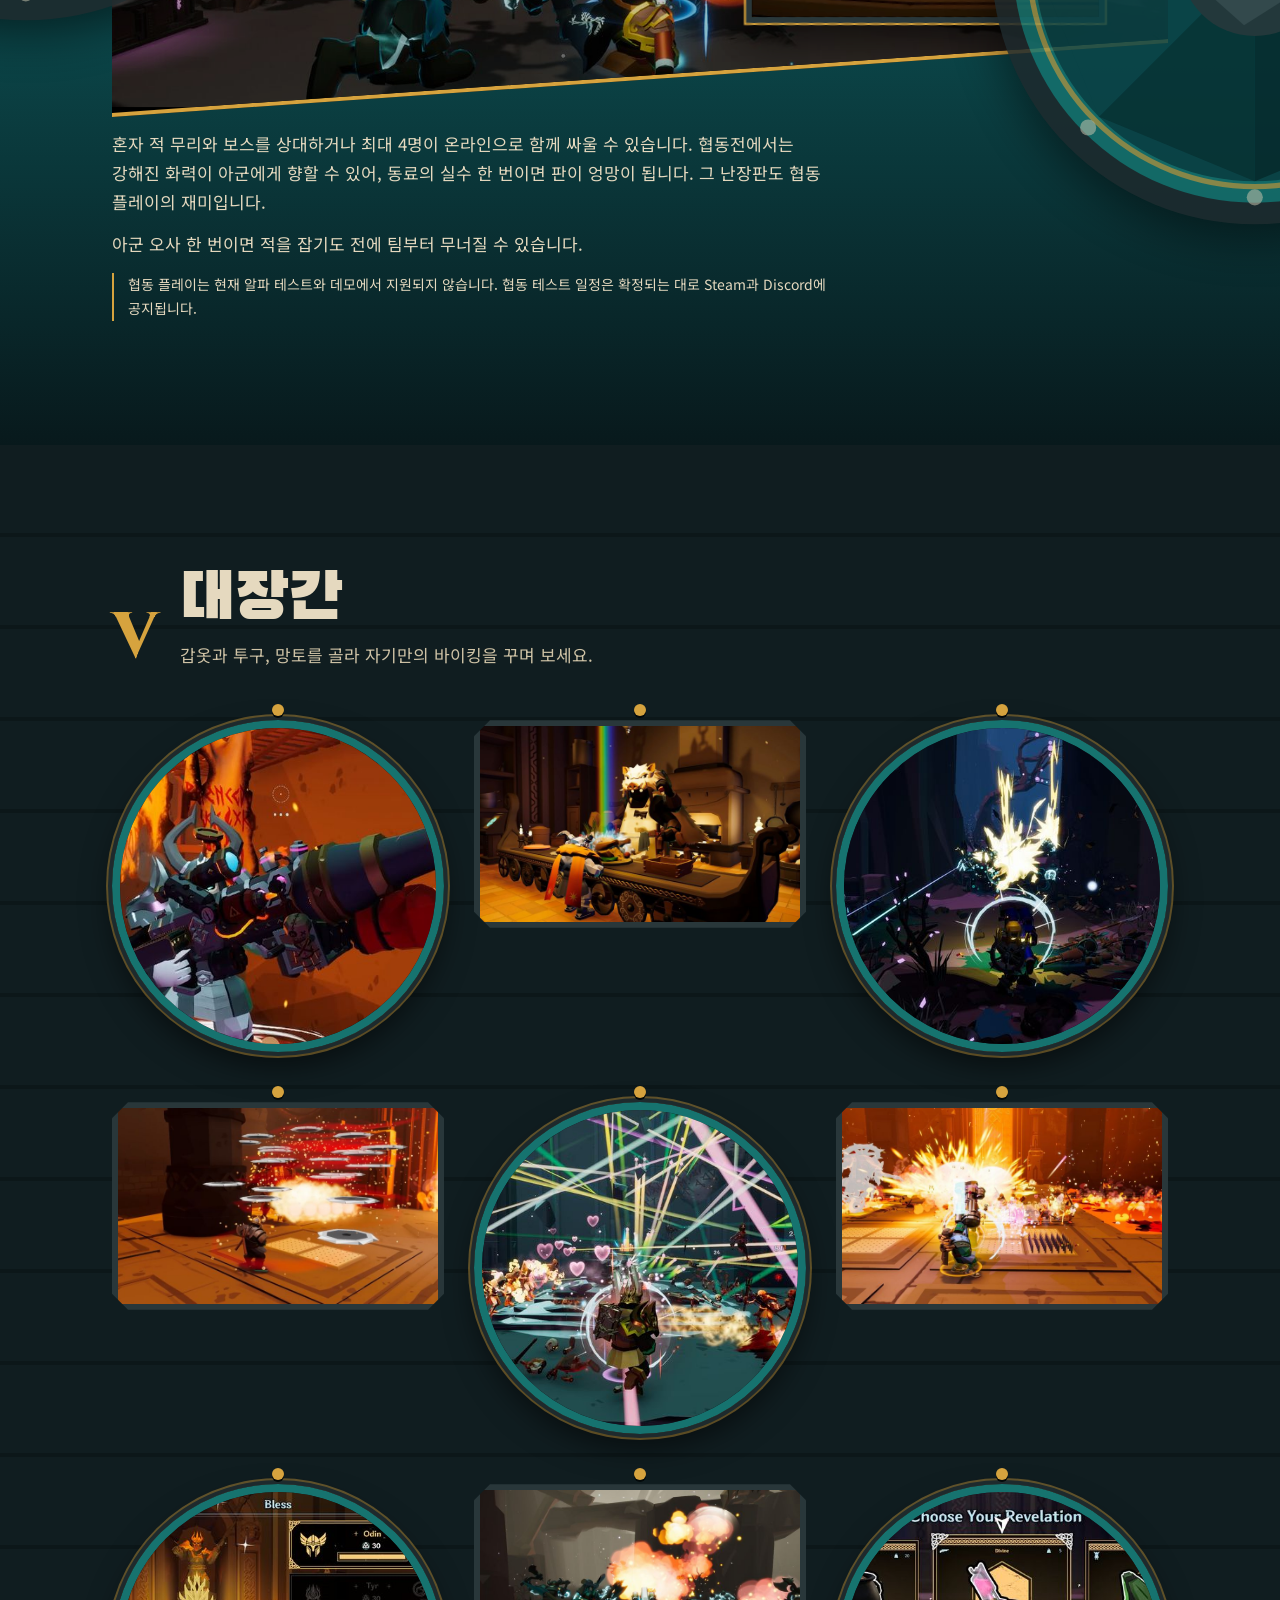
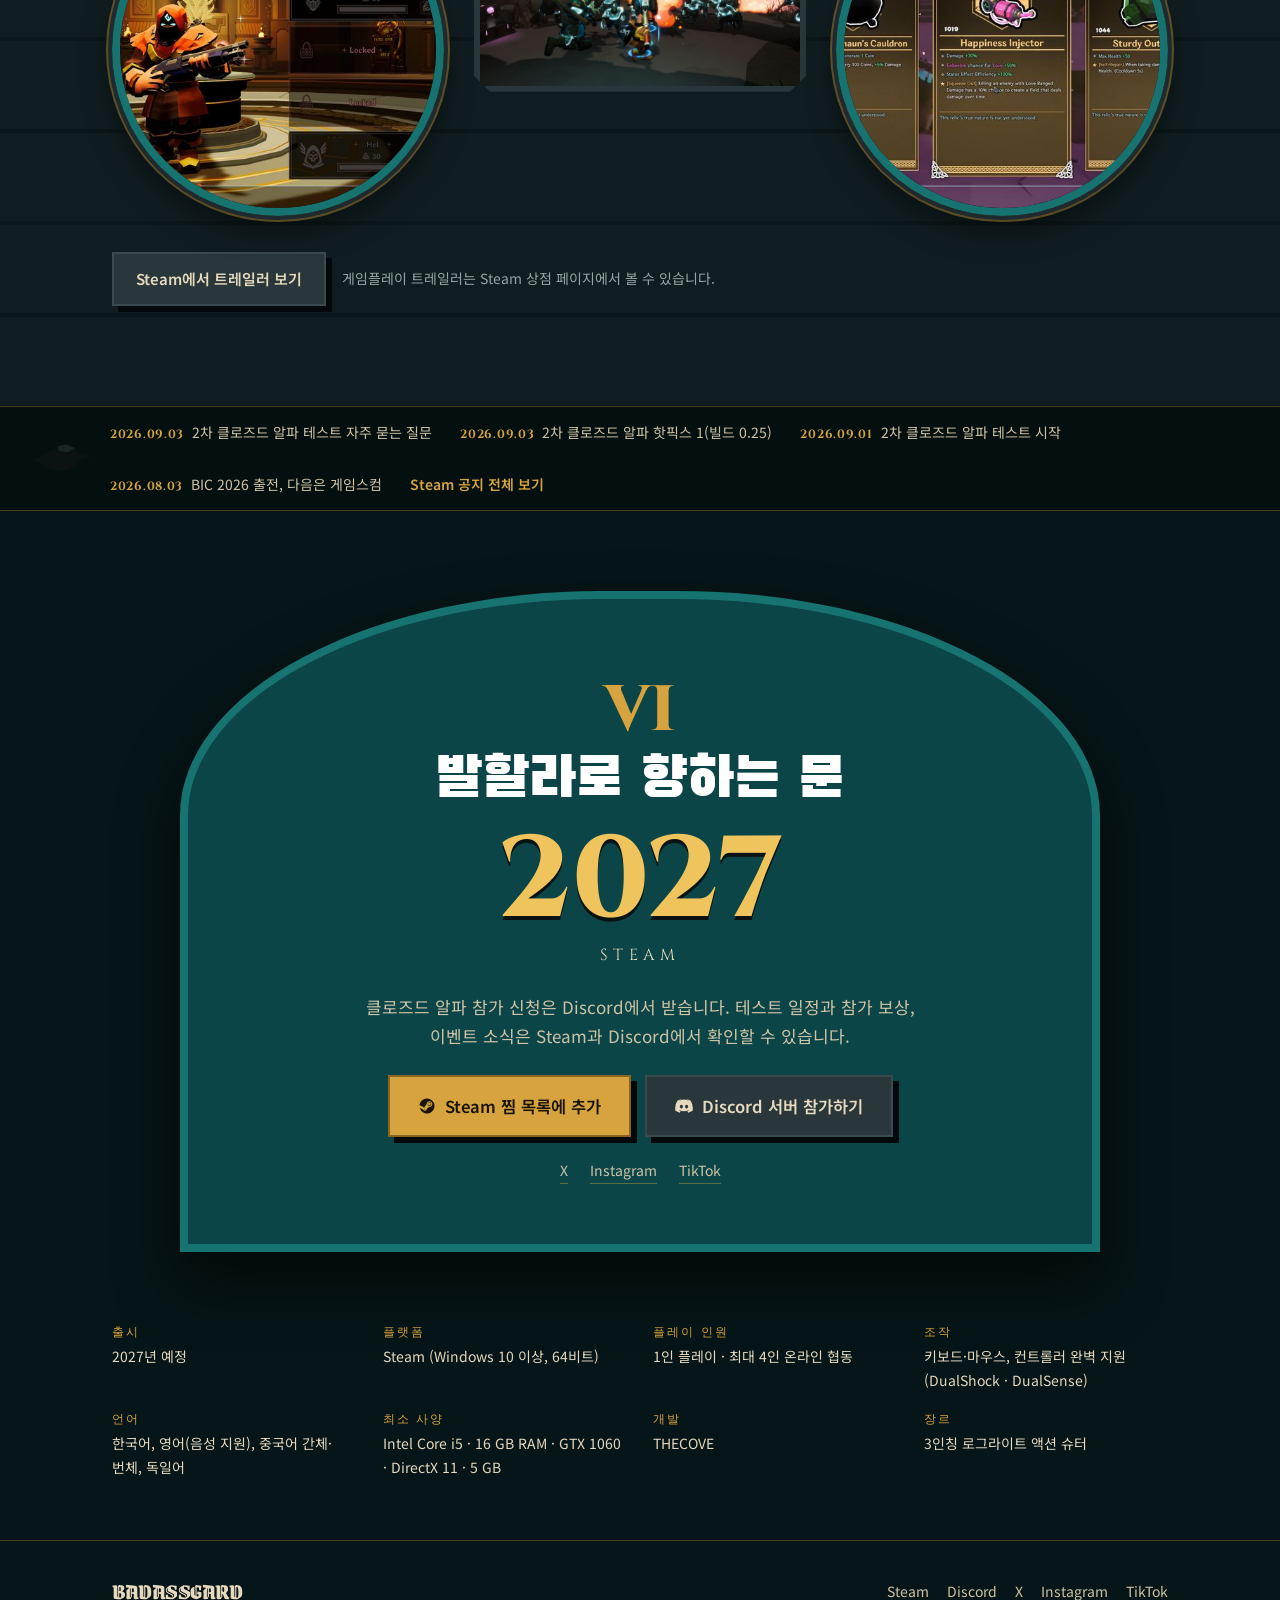
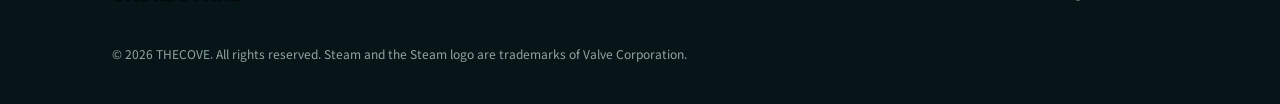
==== commit 02f1b2cd: "Final copy pass" ====
--- a/draft/index.html
+++ b/draft/index.html
@@ -165,7 +165,7 @@
 <section class="temple" id="temple">
   <img class="temple-floor" src="img/ss2-1600.jpg" alt="" width="1600" height="900" loading="lazy">
   <div class="wrap">
-    <header class="sec-head light"><span class="roman">II</span><h2>신들의 전당</h2><p>신마다 축복의 효과가 다릅니다. 맵에 숨은 오파츠도 판마다 바뀌며, 축복과 오파츠의 선택에 따라 빌드가 서로 다른 방향으로 완성됩니다.</p></header>
+    <header class="sec-head light"><span class="roman">II</span><h2>신들의 전당</h2><p>신마다 축복의 효과가 다릅니다. 맵에 숨은 오파츠도 판마다 바뀌며, 어떤 축복과 오파츠를 고르느냐에 따라 완성되는 빌드가 달라집니다.</p></header>
     <ul class="pillars">
       <li><span class="cap"></span><span class="shaft"><svg class="rune"><use href="#ru-o"/></svg><em>ODIN</em><b>오딘</b></span><span class="base"></span></li>
       <li><span class="cap"></span><span class="shaft"><svg class="rune"><use href="#ru-h"/></svg><em>THOR</em><b>토르</b></span><span class="base"></span></li>
@@ -195,7 +195,7 @@
   <svg class="shield side-l" viewBox="0 0 200 200" aria-hidden="true"><use href="#shield"/></svg>
   <svg class="shield side-r" viewBox="0 0 200 200" aria-hidden="true"><use href="#shield"/></svg>
   <div class="wrap court-in">
-    <header class="sec-head light"><span class="roman">IV</span><h2>아군 오사 재판장</h2></header>
+    <header class="sec-head light"><span class="roman">IV</span><h2>아군 오사 법정</h2></header>
     <div class="court-band">
       <img src="img/ss8-1600.jpg" alt="적 무리 속 폭발" width="1600" height="900" loading="lazy">
       <div class="court-clip"><video autoplay muted loop playsinline preload="metadata" poster="media/clip4.poster.avif"><source src="media/clip4.webm" type="video/webm"><source src="media/clip4.mp4" type="video/mp4"></video></div>
@@ -203,7 +203,7 @@
     <div class="court-text">
       <p>혼자 적 무리와 보스를 상대하거나 최대 4명이 온라인으로 함께 싸울 수 있습니다. 협동전에서는 강해진 화력이 아군에게 향할 수 있어, 동료의 실수 한 번이면 판이 엉망이 됩니다. 그 난장판도 협동 플레이의 재미입니다.</p>
       <p>아군 오사 한 번이면 적을 잡기도 전에 팀부터 무너질 수 있습니다.</p>
-      <p class="note">협동 플레이는 현재 알파 테스트와 데모 버전에서 지원되지 않습니다. 협동 테스트 일정은 확정되는 대로 Steam과 Discord에 공지됩니다.</p>
+      <p class="note">협동 플레이는 현재 알파 테스트와 데모에서 지원되지 않습니다. 협동 테스트 일정은 확정되는 대로 Steam과 Discord에 공지됩니다.</p>
     </div>
   </div>
 </section>
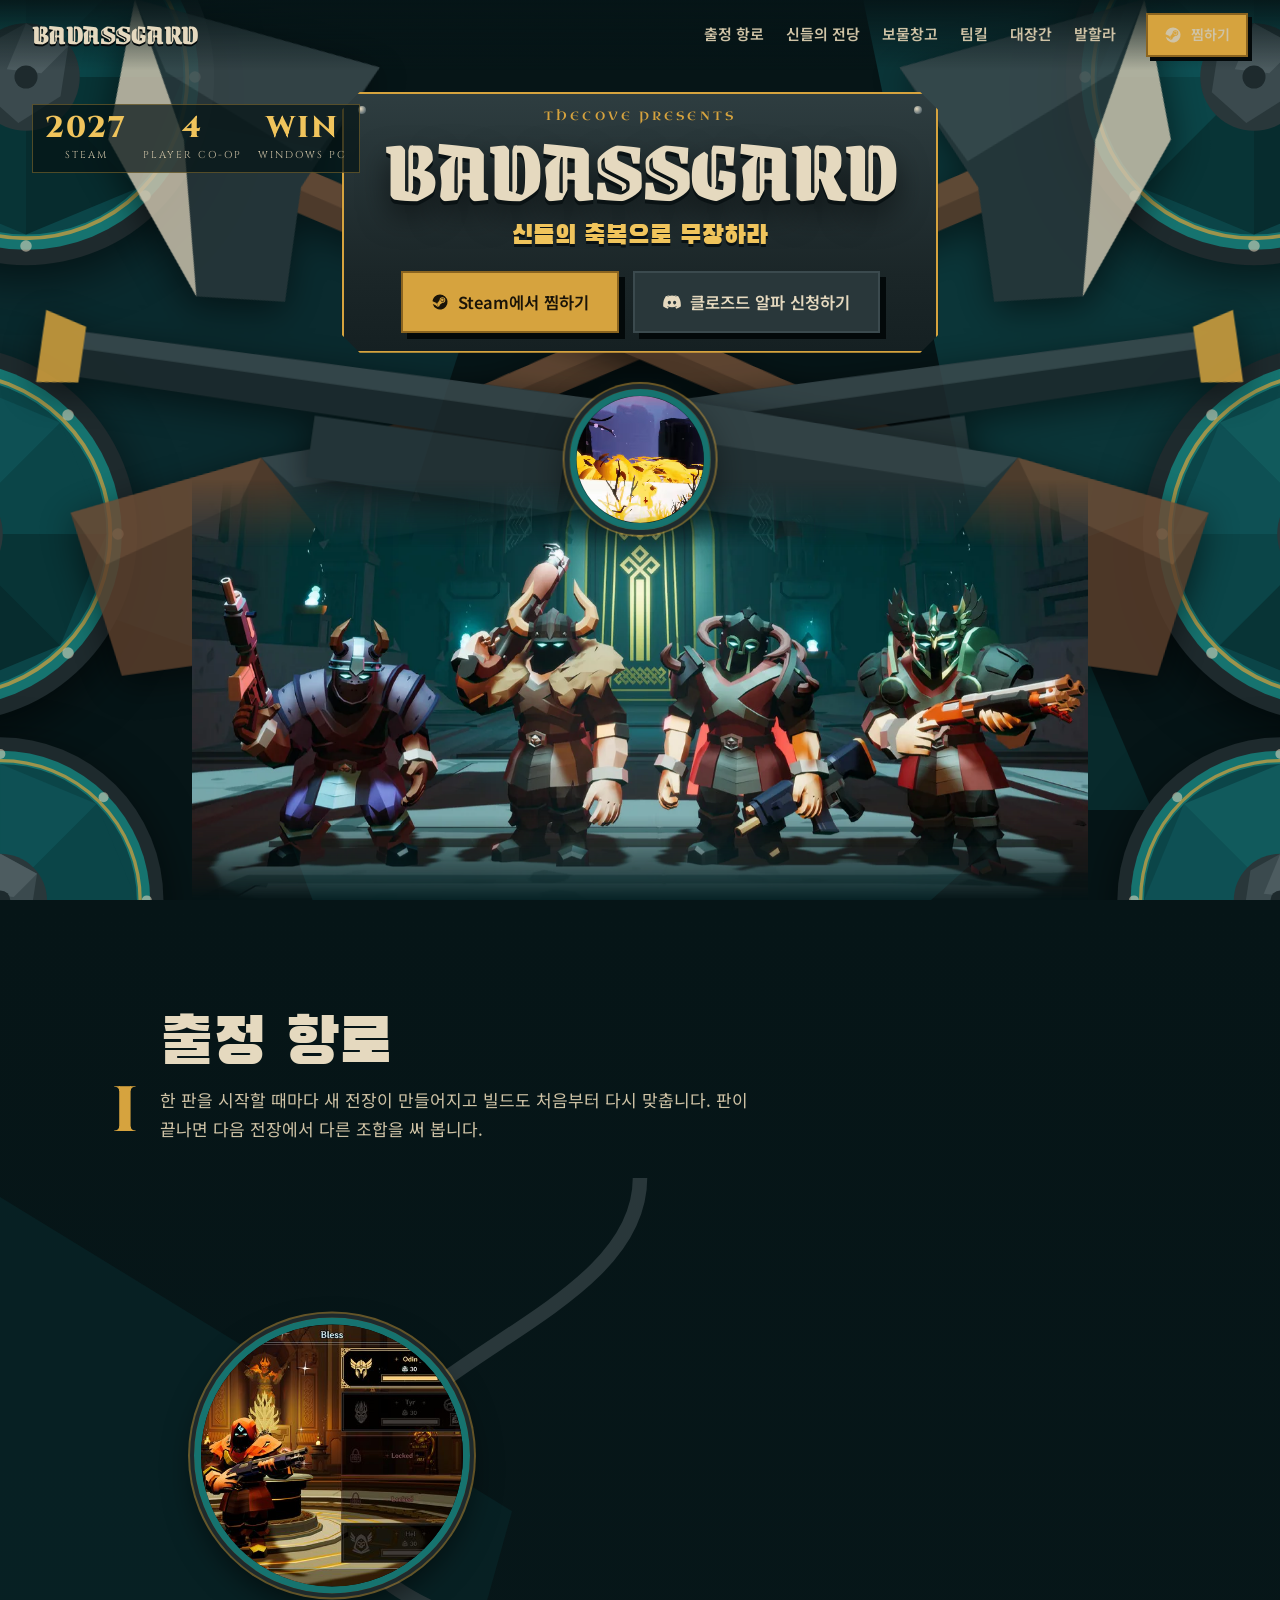
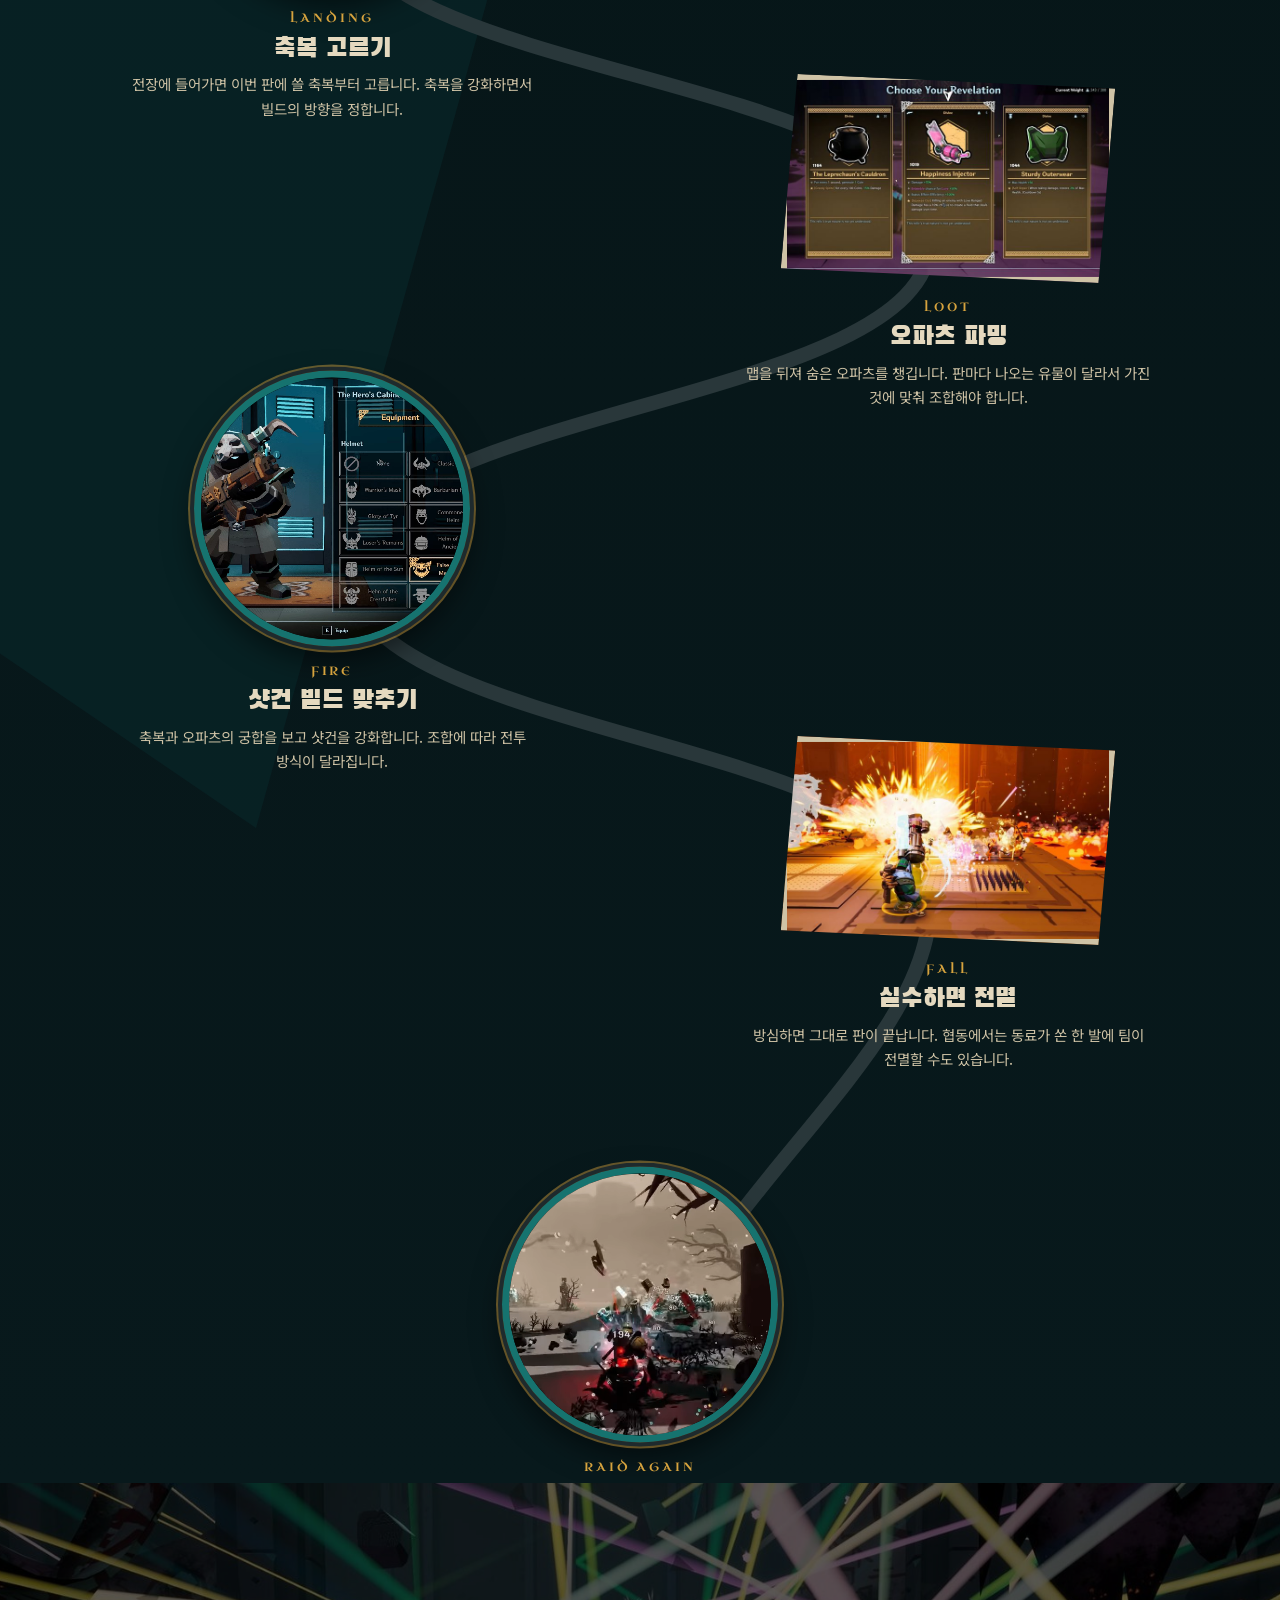
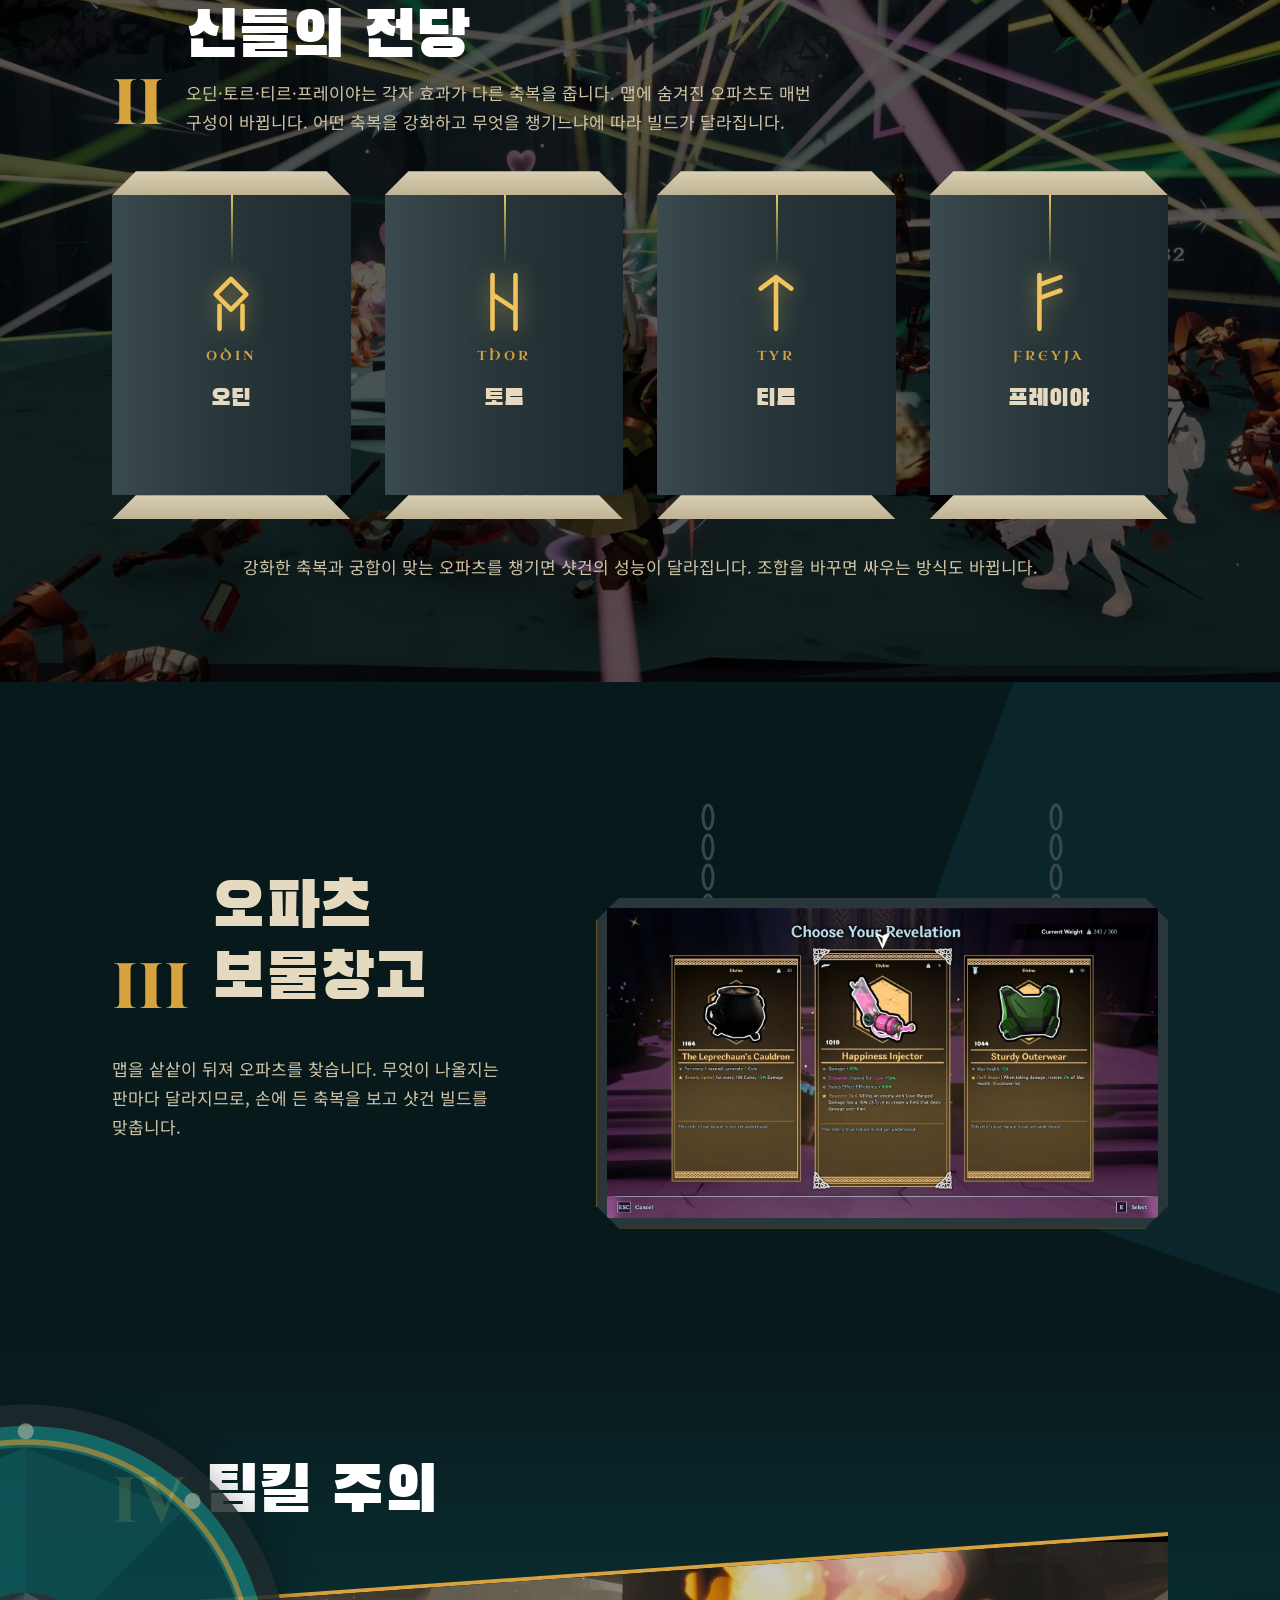
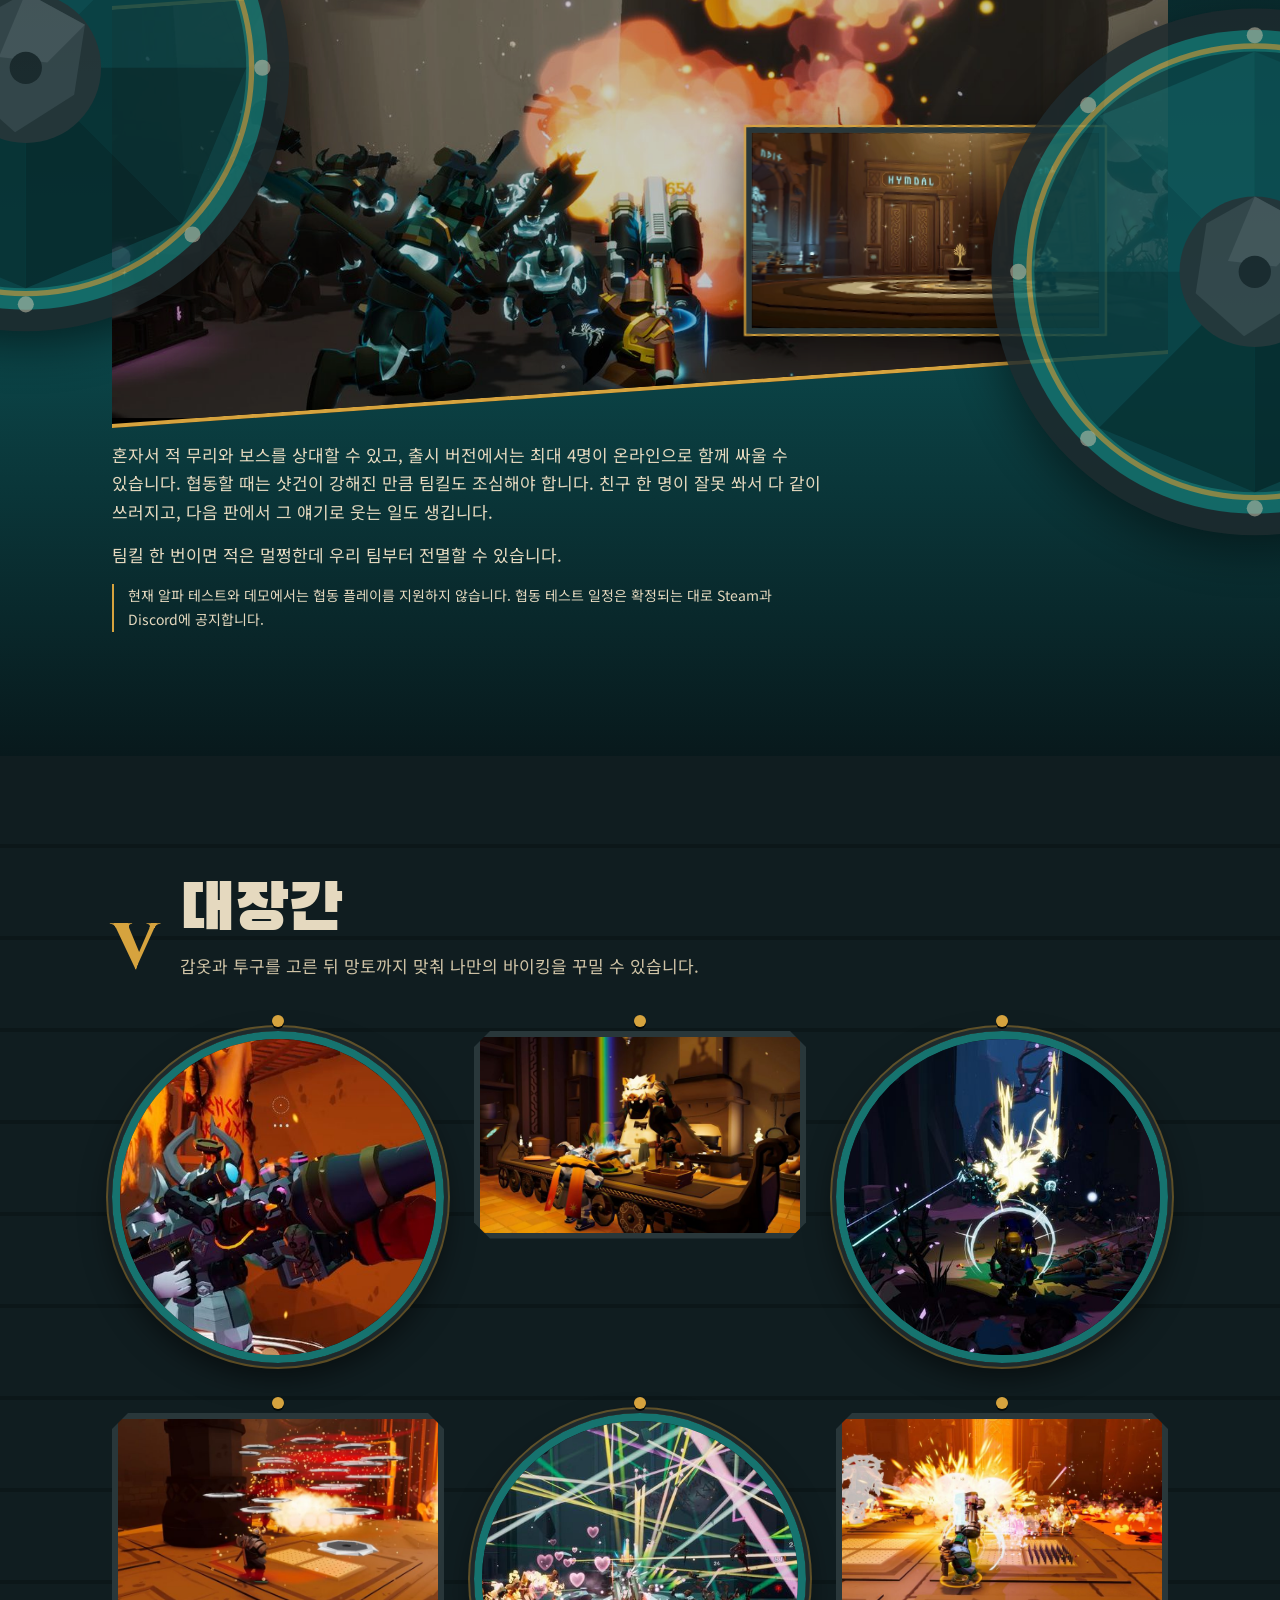
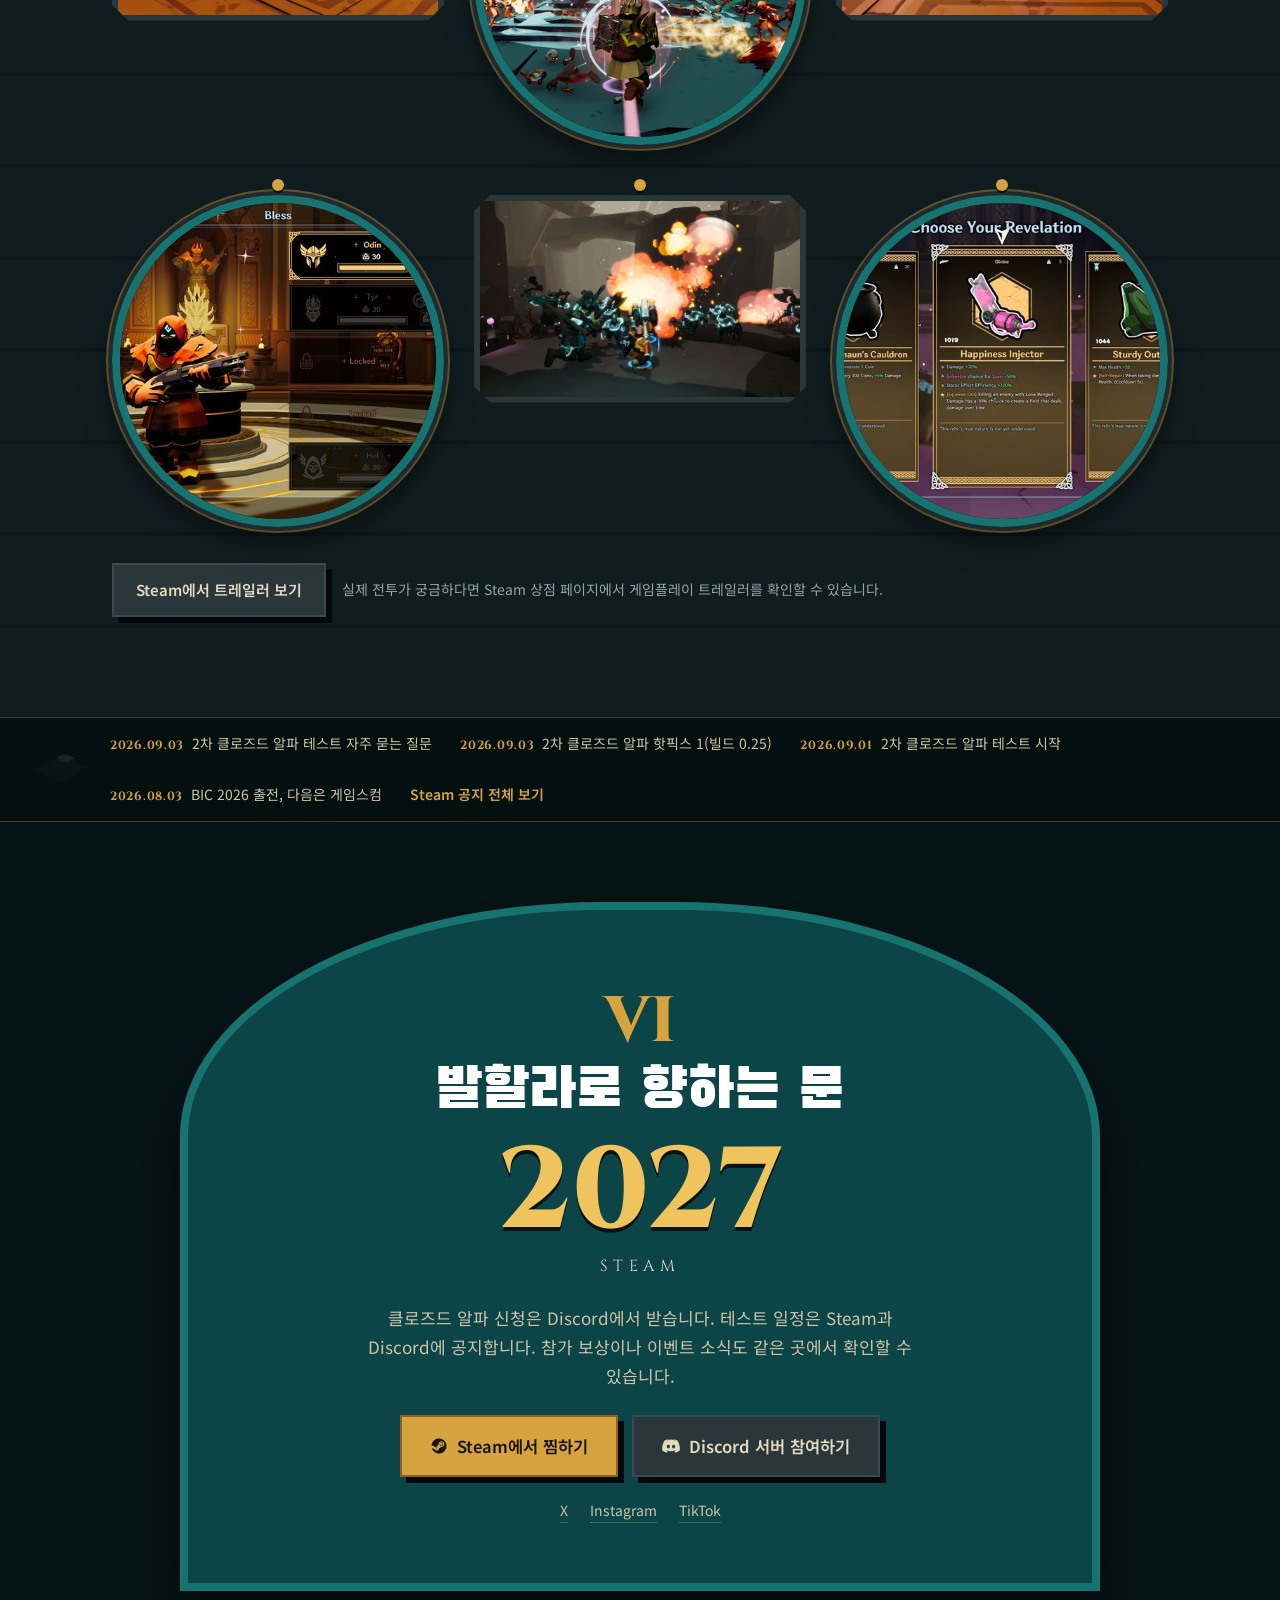
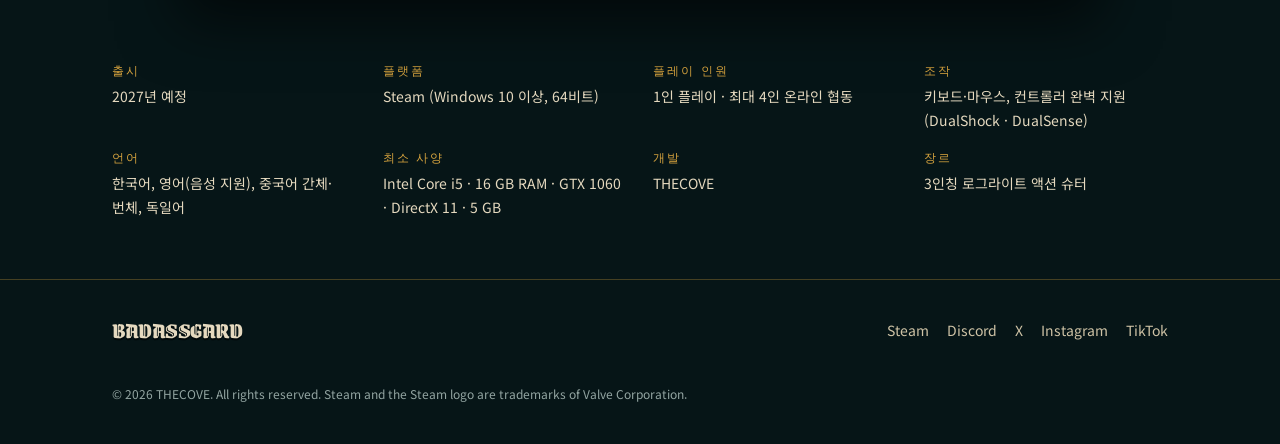
==== commit 9aa1c189: "Rewrite copy in a community voice and clear the route overlap" ====
--- a/draft/index.html
+++ b/draft/index.html
@@ -4,7 +4,7 @@
 <meta charset="UTF-8">
 <meta name="viewport" content="width=device-width, initial-scale=1.0">
 <title>BADASSGARD | 배드애스가르드 공식 사이트</title>
-<meta name="description" content="북유럽 신화를 배경으로 바이킹이 샷건을 쏘는 3인칭 로그라이트 액션 슈터입니다. 신들의 축복과 오파츠를 조합해 빌드를 완성하고, 최대 4명이 온라인으로 협동할 수 있습니다. 2027년 Steam(Windows) 출시 예정입니다.">
+<meta name="description" content="배드애스가르드는 북유럽 신화 속 전장을 누비며 샷건을 쏘는 3인칭 로그라이트 액션 슈터입니다. 신들의 축복을 강화하고 맵에서 찾은 오파츠를 조합해 빌드를 맞춥니다. 출시 버전에서는 최대 4명이 온라인으로 함께할 수 있으며, 2027년 Steam(Windows)으로 출시됩니다.">
 <meta name="robots" content="noindex, nofollow">
 <meta name="theme-color" content="#061517">
 <meta property="og:title" content="BADASSGARD | 배드애스가르드">
@@ -99,7 +99,7 @@
   <a class="brand" href="#hero">BADASSGARD</a>
   <button class="burger" type="button" aria-label="메뉴" aria-expanded="false"><span></span><span></span><span></span></button>
   <nav class="menu" id="menu">
-    <a href="#route">출정 항로</a><a href="#temple">신들의 전당</a><a href="#vault">보물창고</a><a href="#court">아군 오사</a><a href="#forge">대장간</a><a href="#gate">발할라</a>
+    <a href="#route">출정 항로</a><a href="#temple">신들의 전당</a><a href="#vault">보물창고</a><a href="#court">팀킬</a><a href="#forge">대장간</a><a href="#gate">발할라</a>
     <a class="btn btn-gold" href="https://store.steampowered.com/app/3415350/" target="_blank" rel="noopener"><svg class="ic"><use href="#ic-steam"/></svg>찜하기</a>
   </nav>
 </header>
@@ -123,8 +123,8 @@
     <h1 class="title">BADASSGARD</h1>
     <p class="tag">신들의 축복으로 무장하라</p>
     <div class="cta">
-      <a class="btn btn-gold big" href="https://store.steampowered.com/app/3415350/" target="_blank" rel="noopener"><svg class="ic"><use href="#ic-steam"/></svg>Steam 찜 목록에 추가</a>
-      <a class="btn btn-iron big" href="https://discord.gg/xqB3WnmH76" target="_blank" rel="noopener"><svg class="ic"><use href="#ic-discord"/></svg>클로즈드 알파 참가 신청</a>
+      <a class="btn btn-gold big" href="https://store.steampowered.com/app/3415350/" target="_blank" rel="noopener"><svg class="ic"><use href="#ic-steam"/></svg>Steam에서 찜하기</a>
+      <a class="btn btn-iron big" href="https://discord.gg/xqB3WnmH76" target="_blank" rel="noopener"><svg class="ic"><use href="#ic-discord"/></svg>클로즈드 알파 신청하기</a>
     </div>
   </div>
   <div class="stage">
@@ -145,19 +145,19 @@
 <section class="route" id="route">
   <div class="poly p5"></div>
   <div class="wrap">
-    <header class="sec-head"><span class="roman">I</span><h2>출정 항로</h2><p>전장에 들어설 때마다 빌드를 처음부터 짭니다. 잘 풀렸든 한순간에 망했든, 다음 판은 새로운 조합으로 시작합니다.</p></header>
+    <header class="sec-head"><span class="roman">I</span><h2>출정 항로</h2><p>한 판을 시작할 때마다 새 전장이 만들어지고 빌드도 처음부터 다시 맞춥니다. 판이 끝나면 다음 전장에서 다른 조합을 써 봅니다.</p></header>
   </div>
   <div class="route-map">
-    <svg class="rope" viewBox="0 0 1000 1500" preserveAspectRatio="none" aria-hidden="true">
-      <path class="rope-bg" d="M500 0 C500 140 220 180 220 330 S780 480 780 640 S220 800 220 960 S780 1120 780 1280 S500 1400 500 1500"/>
-      <path class="rope-fg" id="ropeFg" d="M500 0 C500 140 220 180 220 330 S780 480 780 640 S220 800 220 960 S780 1120 780 1280 S500 1400 500 1500"/>
+    <svg class="rope" viewBox="0 0 1000 1800" preserveAspectRatio="none" aria-hidden="true">
+      <path class="rope-bg" d="M500 0 C500 140 220 180 220 330 S780 480 780 640 S220 800 220 960 S780 1120 780 1280 S500 1600 500 1800"/>
+      <path class="rope-fg" id="ropeFg" d="M500 0 C500 140 220 180 220 330 S780 480 780 640 S220 800 220 960 S780 1120 780 1280 S500 1600 500 1800"/>
     </svg>
     <ol class="waypoints">
-      <li class="wp wp-1"><div class="win round"><img src="img/ss5-800.jpg" alt="신에게 축복을 받는 화면" width="800" height="450" loading="lazy"></div><div class="wp-text"><span class="lbl">LANDING</span><h3>상륙한 뒤 축복을 고릅니다</h3><p>오딘, 토르, 티르, 프레이야 중 어느 신의 축복을 강화하느냐가 이번 판의 방향을 정합니다.</p></div></li>
-      <li class="wp wp-2"><div class="win sail"><img src="img/ss3-800.jpg" alt="유물 오파츠 선택 화면" width="800" height="450" loading="lazy"></div><div class="wp-text"><span class="lbl">LOOT</span><h3>전장을 약탈해 오파츠를 챙깁니다</h3><p>맵 곳곳에는 정체 모를 유물 '오파츠'가 숨어 있습니다. 어떤 오파츠를 조합하느냐에 따라 샷건의 성능과 운용 방식이 달라집니다.</p></div></li>
-      <li class="wp wp-3"><div class="win round"><video autoplay muted loop playsinline preload="metadata" poster="media/clip3.poster.avif"><source src="media/clip3.webm" type="video/webm"><source src="media/clip3.mp4" type="video/mp4"></video></div><div class="wp-text"><span class="lbl">FIRE</span><h3>샷건을 한계까지 강화합니다</h3><p>신들의 축복을 강화하고 오파츠를 조합해 화력을 끌어올립니다. 조합이 완성되면 방아쇠 한 번으로 적 무리를 통째로 날릴 수 있습니다.</p></div></li>
-      <li class="wp wp-4"><div class="win sail"><img src="img/ss1-800.jpg" alt="대폭발 장면" width="800" height="450" loading="lazy"></div><div class="wp-text"><span class="lbl">FALL</span><h3>방심한 순간, 판이 터집니다</h3><p>보스를 잡고 다음 구역으로 넘어가기 직전에도 동료의 실수로 대폭발에 휘말릴 수 있습니다. 이 게임에선 드문 일도 아닙니다.</p></div></li>
-      <li class="wp wp-5"><div class="win round"><video autoplay muted loop playsinline preload="metadata" poster="media/clip1.poster.avif"><source src="media/clip1.webm" type="video/webm"><source src="media/clip1.mp4" type="video/mp4"></video></div><div class="wp-text"><span class="lbl">RAID AGAIN</span><h3>재출정</h3><p>전장은 판마다 새로 생성됩니다. 살아남는 열쇠는 플레이어의 실력과 그 판에서 완성한 샷건 빌드입니다.</p></div></li>
+      <li class="wp wp-1"><div class="win round"><img src="img/ss5-800.jpg" alt="신에게 축복을 받는 화면" width="800" height="450" loading="lazy"></div><div class="wp-text"><span class="lbl">LANDING</span><h3>축복 고르기</h3><p>전장에 들어가면 이번 판에 쓸 축복부터 고릅니다. 축복을 강화하면서 빌드의 방향을 정합니다.</p></div></li>
+      <li class="wp wp-2"><div class="win sail"><img src="img/ss3-800.jpg" alt="유물 오파츠 선택 화면" width="800" height="450" loading="lazy"></div><div class="wp-text"><span class="lbl">LOOT</span><h3>오파츠 파밍</h3><p>맵을 뒤져 숨은 오파츠를 챙깁니다. 판마다 나오는 유물이 달라서 가진 것에 맞춰 조합해야 합니다.</p></div></li>
+      <li class="wp wp-3"><div class="win round"><video autoplay muted loop playsinline preload="metadata" poster="media/clip3.poster.avif"><source src="media/clip3.webm" type="video/webm"><source src="media/clip3.mp4" type="video/mp4"></video></div><div class="wp-text"><span class="lbl">FIRE</span><h3>샷건 빌드 맞추기</h3><p>축복과 오파츠의 궁합을 보고 샷건을 강화합니다. 조합에 따라 전투 방식이 달라집니다.</p></div></li>
+      <li class="wp wp-4"><div class="win sail"><img src="img/ss1-800.jpg" alt="대폭발 장면" width="800" height="450" loading="lazy"></div><div class="wp-text"><span class="lbl">FALL</span><h3>실수하면 전멸</h3><p>방심하면 그대로 판이 끝납니다. 협동에서는 동료가 쏜 한 발에 팀이 전멸할 수도 있습니다.</p></div></li>
+      <li class="wp wp-5"><div class="win round"><video autoplay muted loop playsinline preload="metadata" poster="media/clip1.poster.avif"><source src="media/clip1.webm" type="video/webm"><source src="media/clip1.mp4" type="video/mp4"></video></div><div class="wp-text"><span class="lbl">RAID AGAIN</span><h3>다음 판 가기</h3><p>한 판이 끝나면 새로 생성된 전장으로 다시 출정합니다. 이번에는 다른 조합을 굴려 봅니다.</p></div></li>
     </ol>
   </div>
 </section>
@@ -165,14 +165,14 @@
 <section class="temple" id="temple">
   <img class="temple-floor" src="img/ss2-1600.jpg" alt="" width="1600" height="900" loading="lazy">
   <div class="wrap">
-    <header class="sec-head light"><span class="roman">II</span><h2>신들의 전당</h2><p>신마다 축복의 효과가 다릅니다. 맵에 숨은 오파츠도 판마다 바뀌며, 어떤 축복과 오파츠를 고르느냐에 따라 완성되는 빌드가 달라집니다.</p></header>
+    <header class="sec-head light"><span class="roman">II</span><h2>신들의 전당</h2><p>오딘·토르·티르·프레이야는 각자 효과가 다른 축복을 줍니다. 맵에 숨겨진 오파츠도 매번 구성이 바뀝니다. 어떤 축복을 강화하고 무엇을 챙기느냐에 따라 빌드가 달라집니다.</p></header>
     <ul class="pillars">
       <li><span class="cap"></span><span class="shaft"><svg class="rune"><use href="#ru-o"/></svg><em>ODIN</em><b>오딘</b></span><span class="base"></span></li>
       <li><span class="cap"></span><span class="shaft"><svg class="rune"><use href="#ru-h"/></svg><em>THOR</em><b>토르</b></span><span class="base"></span></li>
       <li><span class="cap"></span><span class="shaft"><svg class="rune"><use href="#ru-t"/></svg><em>TYR</em><b>티르</b></span><span class="base"></span></li>
       <li><span class="cap"></span><span class="shaft"><svg class="rune"><use href="#ru-f"/></svg><em>FREYJA</em><b>프레이야</b></span><span class="base"></span></li>
     </ul>
-    <p class="temple-note">강화한 축복에 오파츠를 더해 샷건의 성능뿐 아니라 전투 방식까지 바꿔 보세요.</p>
+    <p class="temple-note">강화한 축복과 궁합이 맞는 오파츠를 챙기면 샷건의 성능이 달라집니다. 조합을 바꾸면 싸우는 방식도 바뀝니다.</p>
   </div>
 </section>
 
@@ -181,7 +181,7 @@
   <div class="wrap vault-in">
     <div class="vault-text">
       <header class="sec-head"><span class="roman">III</span><h2>오파츠 보물창고</h2></header>
-      <p>오파츠는 맵 곳곳에 숨어 있으며, 판마다 구성이 달라집니다. 축복과 맞는 오파츠를 찾아 조합하면 매번 다른 샷건 빌드를 만들 수 있습니다.</p>
+      <p>맵을 샅샅이 뒤져 오파츠를 찾습니다. 무엇이 나올지는 판마다 달라지므로, 손에 든 축복을 보고 샷건 빌드를 맞춥니다.</p>
     </div>
     <div class="vault-door">
       <svg class="chains c1" aria-hidden="true"><rect width="100%" height="100%" fill="url(#chain)"/></svg>
@@ -195,22 +195,22 @@
   <svg class="shield side-l" viewBox="0 0 200 200" aria-hidden="true"><use href="#shield"/></svg>
   <svg class="shield side-r" viewBox="0 0 200 200" aria-hidden="true"><use href="#shield"/></svg>
   <div class="wrap court-in">
-    <header class="sec-head light"><span class="roman">IV</span><h2>아군 오사 법정</h2></header>
+    <header class="sec-head light"><span class="roman">IV</span><h2>팀킬 주의</h2></header>
     <div class="court-band">
       <img src="img/ss8-1600.jpg" alt="적 무리 속 폭발" width="1600" height="900" loading="lazy">
       <div class="court-clip"><video autoplay muted loop playsinline preload="metadata" poster="media/clip4.poster.avif"><source src="media/clip4.webm" type="video/webm"><source src="media/clip4.mp4" type="video/mp4"></video></div>
     </div>
     <div class="court-text">
-      <p>혼자 적 무리와 보스를 상대하거나 최대 4명이 온라인으로 함께 싸울 수 있습니다. 협동전에서는 강해진 화력이 아군에게 향할 수 있어, 동료의 실수 한 번이면 판이 엉망이 됩니다. 그 난장판도 협동 플레이의 재미입니다.</p>
-      <p>아군 오사 한 번이면 적을 잡기도 전에 팀부터 무너질 수 있습니다.</p>
-      <p class="note">협동 플레이는 현재 알파 테스트와 데모에서 지원되지 않습니다. 협동 테스트 일정은 확정되는 대로 Steam과 Discord에 공지됩니다.</p>
+      <p>혼자서 적 무리와 보스를 상대할 수 있고, 출시 버전에서는 최대 4명이 온라인으로 함께 싸울 수 있습니다. 협동할 때는 샷건이 강해진 만큼 팀킬도 조심해야 합니다. 친구 한 명이 잘못 쏴서 다 같이 쓰러지고, 다음 판에서 그 얘기로 웃는 일도 생깁니다.</p>
+      <p>팀킬 한 번이면 적은 멀쩡한데 우리 팀부터 전멸할 수 있습니다.</p>
+      <p class="note">현재 알파 테스트와 데모에서는 협동 플레이를 지원하지 않습니다. 협동 테스트 일정은 확정되는 대로 Steam과 Discord에 공지합니다.</p>
     </div>
   </div>
 </section>
 
 <section class="forge" id="forge">
   <div class="wrap">
-    <header class="sec-head"><span class="roman">V</span><h2>대장간</h2><p>갑옷과 투구, 망토를 골라 자기만의 바이킹을 꾸며 보세요.</p></header>
+    <header class="sec-head"><span class="roman">V</span><h2>대장간</h2><p>갑옷과 투구를 고른 뒤 망토까지 맞춰 나만의 바이킹을 꾸밀 수 있습니다.</p></header>
     <div class="rack" id="grid">
       <a class="mount round" href="img/ss4-1600.jpg" data-cap="샷건과 바이킹"><img src="img/ss4-800.jpg" alt="" width="800" height="450" loading="lazy"></a>
       <a class="mount plate-w" href="img/ss7-1600.jpg" data-cap="곰 요리사의 주방"><img src="img/ss7-800.jpg" alt="" width="800" height="450" loading="lazy"></a>
@@ -222,7 +222,7 @@
       <a class="mount plate-w" href="img/ss8-1600.jpg" data-cap="적 무리와 폭발"><img src="img/ss8-800.jpg" alt="" width="800" height="450" loading="lazy"></a>
       <a class="mount round" href="img/ss3-1600.jpg" data-cap="오파츠 선택"><img src="img/ss3-800.jpg" alt="" width="800" height="450" loading="lazy"></a>
     </div>
-    <p class="trailer-line"><a class="btn btn-iron" href="https://store.steampowered.com/app/3415350/" target="_blank" rel="noopener">Steam에서 트레일러 보기</a><span>게임플레이 트레일러는 Steam 상점 페이지에서 볼 수 있습니다.</span></p>
+    <p class="trailer-line"><a class="btn btn-iron" href="https://store.steampowered.com/app/3415350/" target="_blank" rel="noopener">Steam에서 트레일러 보기</a><span>실제 전투가 궁금하다면 Steam 상점 페이지에서 게임플레이 트레일러를 확인할 수 있습니다.</span></p>
   </div>
 </section>
 
@@ -243,10 +243,10 @@
       <span class="roman">VI</span>
       <h2>발할라로 향하는 문</h2>
       <p class="gate-year"><b>2027</b><span>STEAM</span></p>
-      <p>클로즈드 알파 참가 신청은 Discord에서 받습니다. 테스트 일정과 참가 보상, 이벤트 소식은 Steam과 Discord에서 확인할 수 있습니다.</p>
+      <p>클로즈드 알파 신청은 Discord에서 받습니다. 테스트 일정은 Steam과 Discord에 공지합니다. 참가 보상이나 이벤트 소식도 같은 곳에서 확인할 수 있습니다.</p>
       <div class="cta">
-        <a class="btn btn-gold big" href="https://store.steampowered.com/app/3415350/" target="_blank" rel="noopener"><svg class="ic"><use href="#ic-steam"/></svg>Steam 찜 목록에 추가</a>
-        <a class="btn btn-iron big" href="https://discord.gg/xqB3WnmH76" target="_blank" rel="noopener"><svg class="ic"><use href="#ic-discord"/></svg>Discord 서버 참가하기</a>
+        <a class="btn btn-gold big" href="https://store.steampowered.com/app/3415350/" target="_blank" rel="noopener"><svg class="ic"><use href="#ic-steam"/></svg>Steam에서 찜하기</a>
+        <a class="btn btn-iron big" href="https://discord.gg/xqB3WnmH76" target="_blank" rel="noopener"><svg class="ic"><use href="#ic-discord"/></svg>Discord 서버 참여하기</a>
       </div>
       <div class="social">
         <a href="https://x.com/BadassgardGame" target="_blank" rel="noopener">X</a>
--- a/draft/style.css
+++ b/draft/style.css
@@ -103,7 +103,7 @@
 .rope-fg{stroke:var(--gold);stroke-width:6;stroke-dasharray:1;stroke-dashoffset:1}
 .waypoints{position:absolute;inset:0}
 .wp{position:absolute;width:38%;transform:translate(-50%,-50%);text-align:center}
-.wp-1{left:22%;top:22%}.wp-2{left:78%;top:42.7%}.wp-3{left:22%;top:64%}.wp-4{left:78%;top:85.3%}.wp-5{left:50%;top:99%}
+.wp-1{left:22%;top:18.3%}.wp-2{left:78%;top:35.6%}.wp-3{left:22%;top:53.3%}.wp-4{left:78%;top:71.1%}.wp-5{left:50%;top:96%}
 .win{margin:0 auto 14px;overflow:hidden;background:#000}
 .win img,.win video{width:100%;height:100%;object-fit:cover}
 .win.round{width:66%;aspect-ratio:1;border-radius:50%;border:7px solid var(--bronze);outline:4px solid var(--iron2);box-shadow:0 0 0 6px rgba(214,163,62,.45),0 14px 30px rgba(0,0,0,.55)}
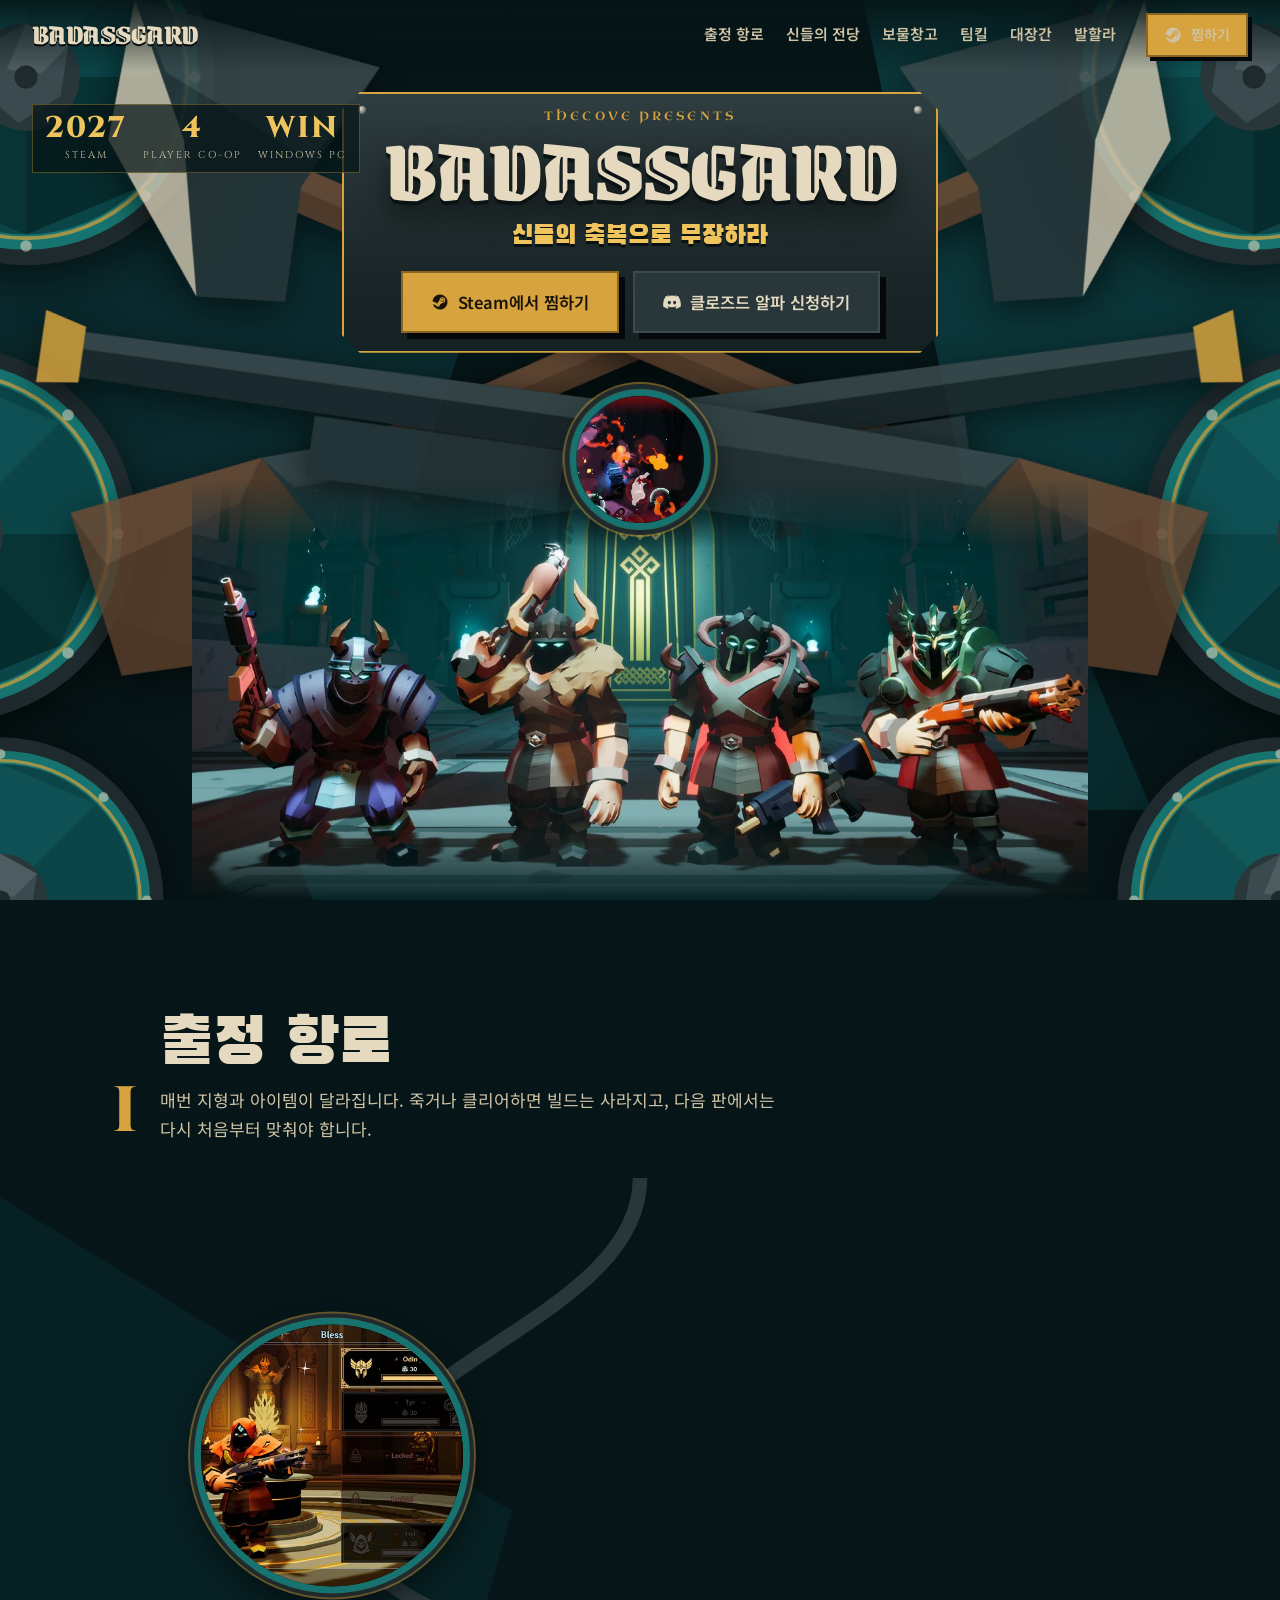
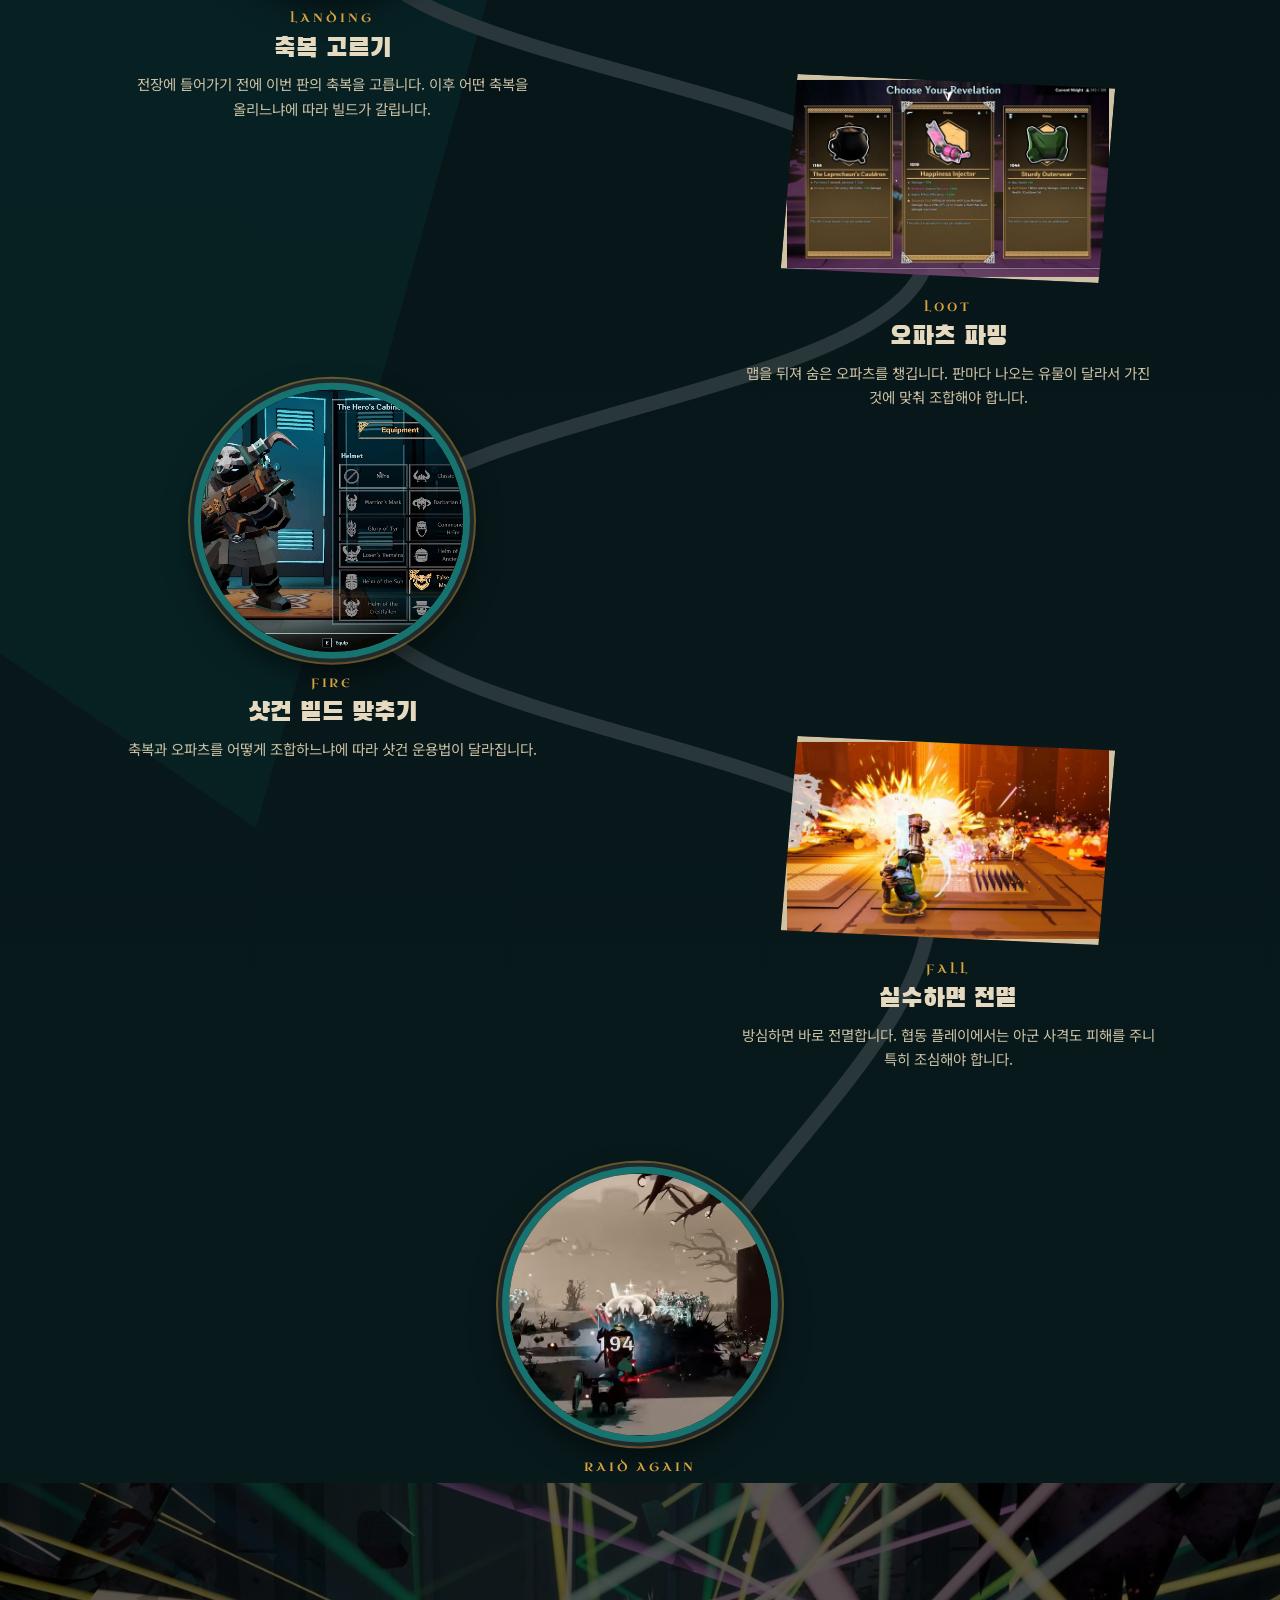
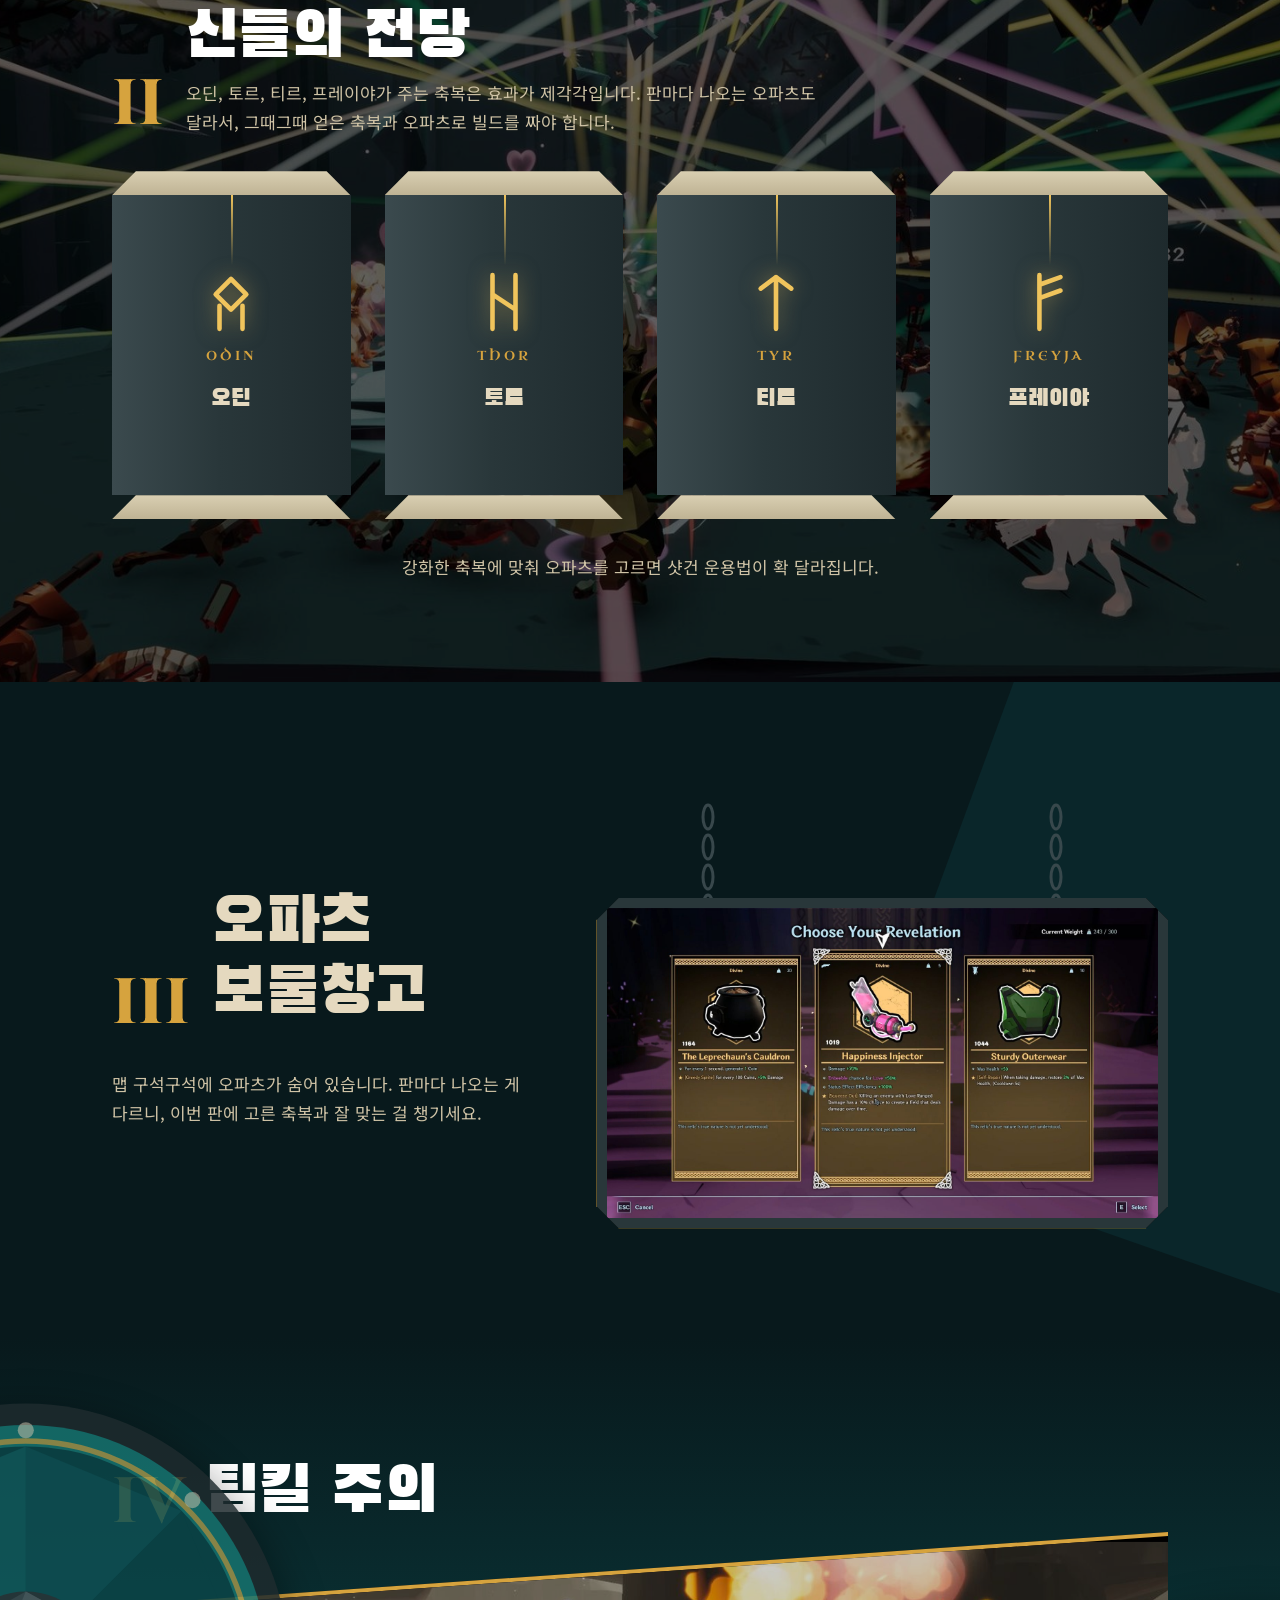
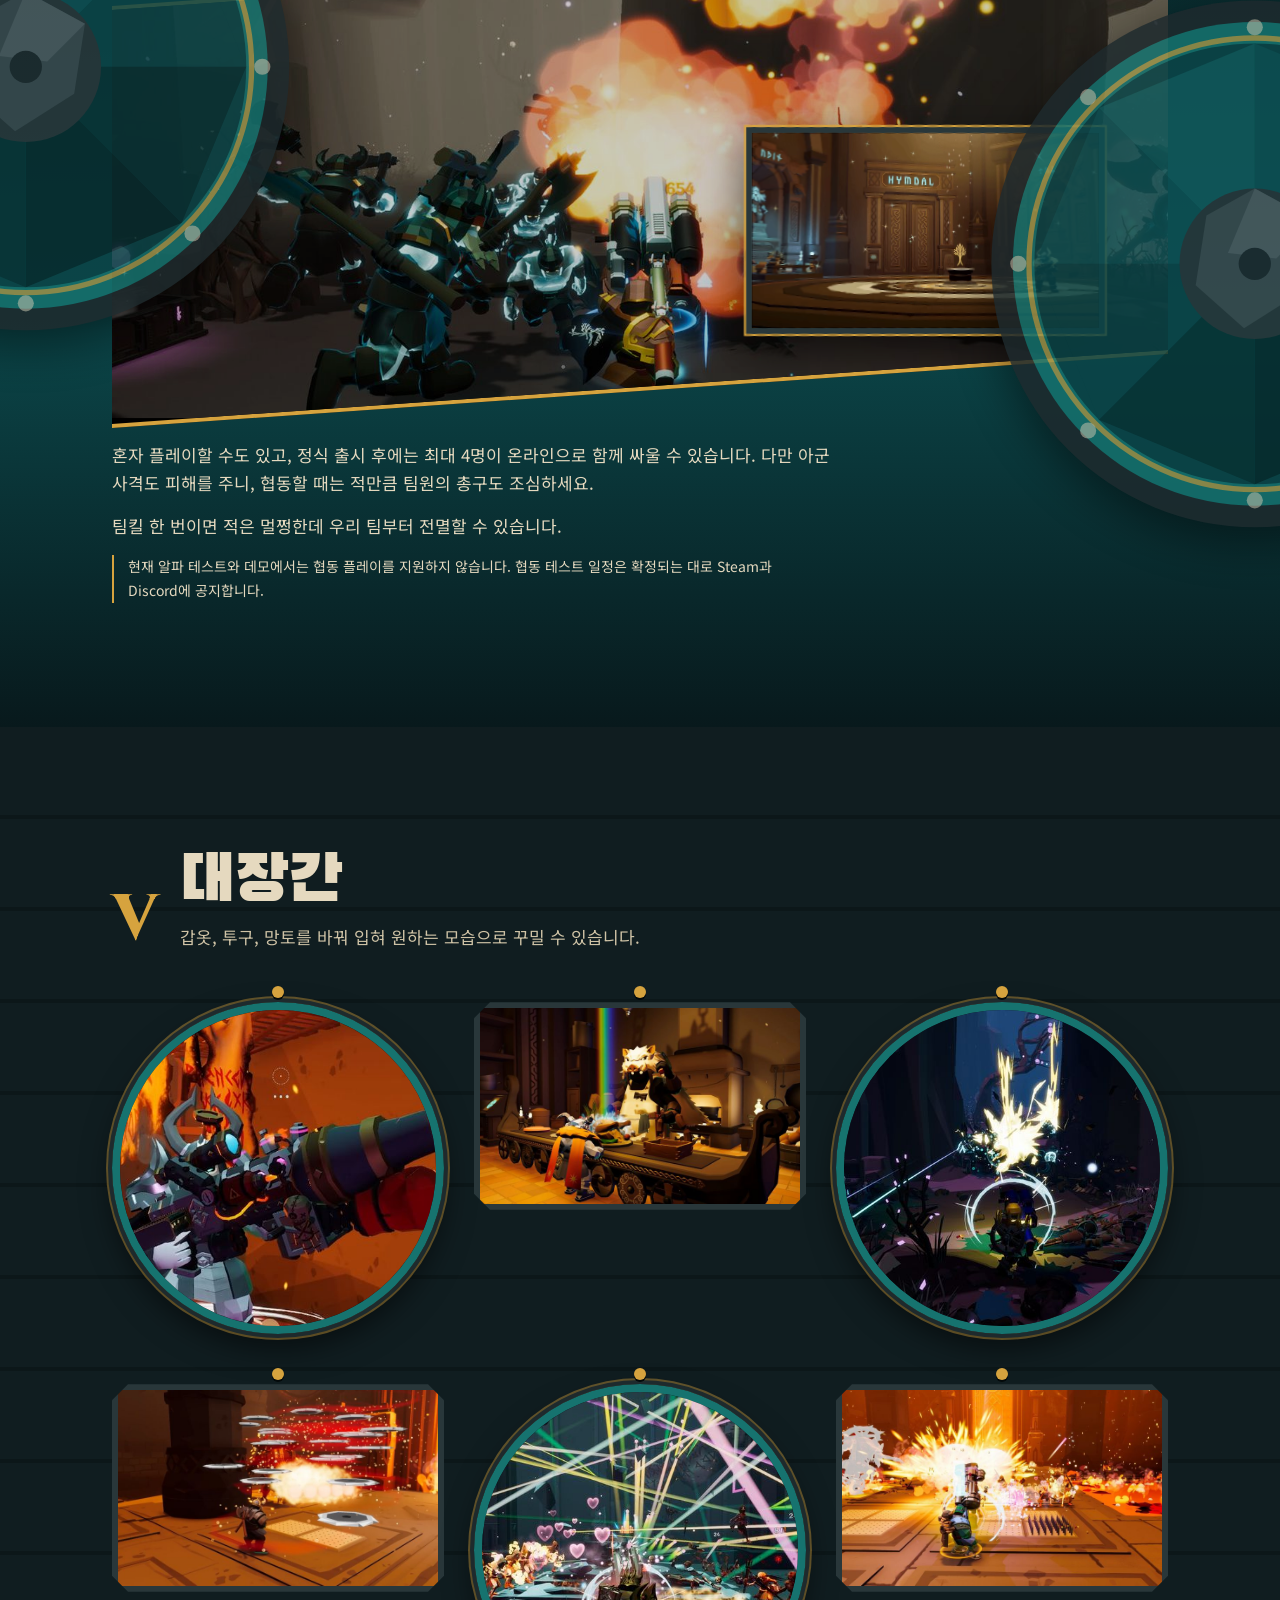
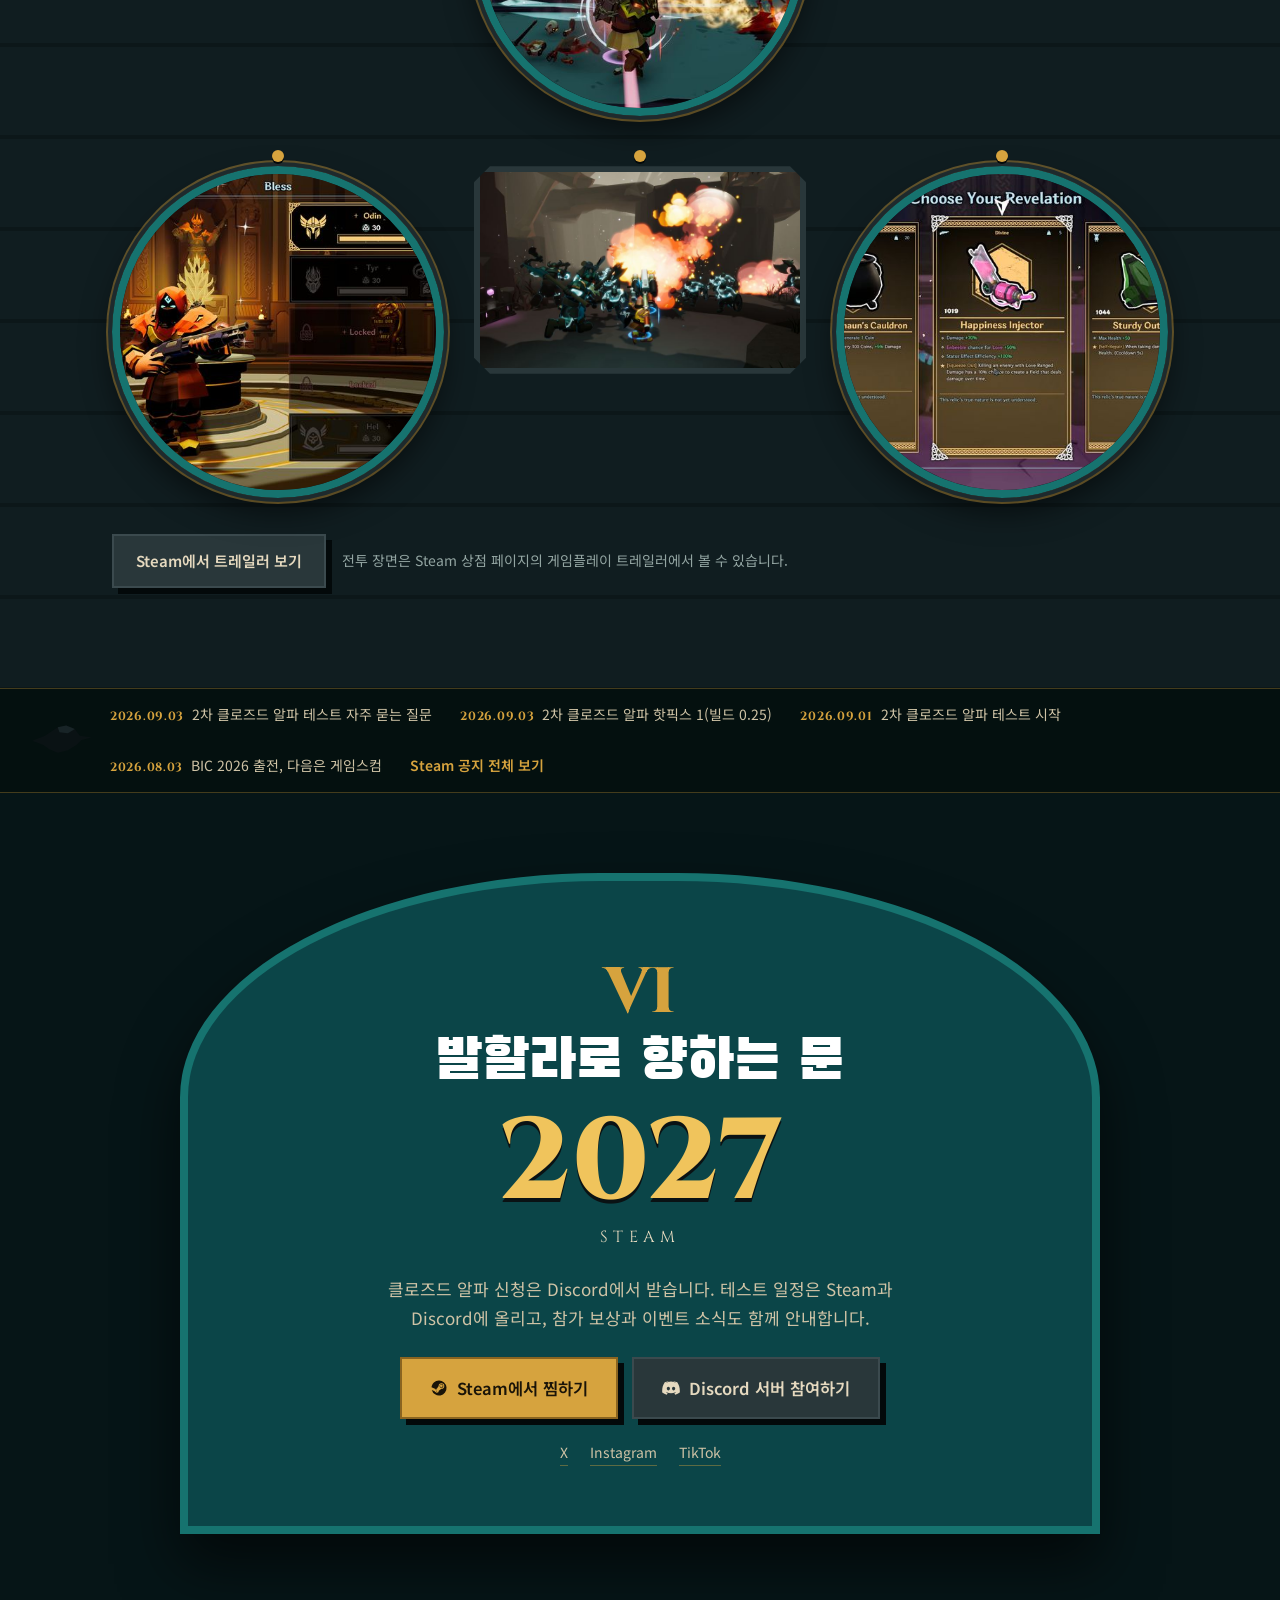
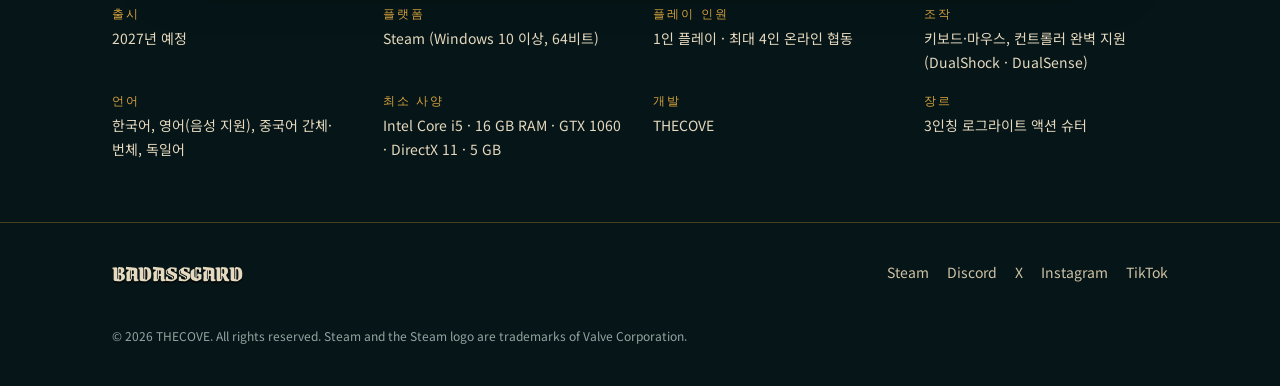
==== commit a02fa4eb: "Tighten copy after readability pass" ====
--- a/draft/index.html
+++ b/draft/index.html
@@ -4,7 +4,7 @@
 <meta charset="UTF-8">
 <meta name="viewport" content="width=device-width, initial-scale=1.0">
 <title>BADASSGARD | 배드애스가르드 공식 사이트</title>
-<meta name="description" content="배드애스가르드는 북유럽 신화 속 전장을 누비며 샷건을 쏘는 3인칭 로그라이트 액션 슈터입니다. 신들의 축복을 강화하고 맵에서 찾은 오파츠를 조합해 빌드를 맞춥니다. 출시 버전에서는 최대 4명이 온라인으로 함께할 수 있으며, 2027년 Steam(Windows)으로 출시됩니다.">
+<meta name="description" content="배드애스가르드는 북유럽 신화의 전장에서 샷건을 쏘며 싸우는 3인칭 로그라이트 액션 슈터입니다. 신들의 축복과 맵에서 얻은 오파츠를 조합해 빌드를 짭니다. 2027년 Steam(Windows) 출시 예정이며, 정식 출시 후에는 최대 4인 온라인 협동을 지원합니다.">
 <meta name="robots" content="noindex, nofollow">
 <meta name="theme-color" content="#061517">
 <meta property="og:title" content="BADASSGARD | 배드애스가르드">
@@ -145,7 +145,7 @@
 <section class="route" id="route">
   <div class="poly p5"></div>
   <div class="wrap">
-    <header class="sec-head"><span class="roman">I</span><h2>출정 항로</h2><p>한 판을 시작할 때마다 새 전장이 만들어지고 빌드도 처음부터 다시 맞춥니다. 판이 끝나면 다음 전장에서 다른 조합을 써 봅니다.</p></header>
+    <header class="sec-head"><span class="roman">I</span><h2>출정 항로</h2><p>매번 지형과 아이템이 달라집니다. 죽거나 클리어하면 빌드는 사라지고, 다음 판에서는 다시 처음부터 맞춰야 합니다.</p></header>
   </div>
   <div class="route-map">
     <svg class="rope" viewBox="0 0 1000 1800" preserveAspectRatio="none" aria-hidden="true">
@@ -153,11 +153,11 @@
       <path class="rope-fg" id="ropeFg" d="M500 0 C500 140 220 180 220 330 S780 480 780 640 S220 800 220 960 S780 1120 780 1280 S500 1600 500 1800"/>
     </svg>
     <ol class="waypoints">
-      <li class="wp wp-1"><div class="win round"><img src="img/ss5-800.jpg" alt="신에게 축복을 받는 화면" width="800" height="450" loading="lazy"></div><div class="wp-text"><span class="lbl">LANDING</span><h3>축복 고르기</h3><p>전장에 들어가면 이번 판에 쓸 축복부터 고릅니다. 축복을 강화하면서 빌드의 방향을 정합니다.</p></div></li>
+      <li class="wp wp-1"><div class="win round"><img src="img/ss5-800.jpg" alt="신에게 축복을 받는 화면" width="800" height="450" loading="lazy"></div><div class="wp-text"><span class="lbl">LANDING</span><h3>축복 고르기</h3><p>전장에 들어가기 전에 이번 판의 축복을 고릅니다. 이후 어떤 축복을 올리느냐에 따라 빌드가 갈립니다.</p></div></li>
       <li class="wp wp-2"><div class="win sail"><img src="img/ss3-800.jpg" alt="유물 오파츠 선택 화면" width="800" height="450" loading="lazy"></div><div class="wp-text"><span class="lbl">LOOT</span><h3>오파츠 파밍</h3><p>맵을 뒤져 숨은 오파츠를 챙깁니다. 판마다 나오는 유물이 달라서 가진 것에 맞춰 조합해야 합니다.</p></div></li>
-      <li class="wp wp-3"><div class="win round"><video autoplay muted loop playsinline preload="metadata" poster="media/clip3.poster.avif"><source src="media/clip3.webm" type="video/webm"><source src="media/clip3.mp4" type="video/mp4"></video></div><div class="wp-text"><span class="lbl">FIRE</span><h3>샷건 빌드 맞추기</h3><p>축복과 오파츠의 궁합을 보고 샷건을 강화합니다. 조합에 따라 전투 방식이 달라집니다.</p></div></li>
-      <li class="wp wp-4"><div class="win sail"><img src="img/ss1-800.jpg" alt="대폭발 장면" width="800" height="450" loading="lazy"></div><div class="wp-text"><span class="lbl">FALL</span><h3>실수하면 전멸</h3><p>방심하면 그대로 판이 끝납니다. 협동에서는 동료가 쏜 한 발에 팀이 전멸할 수도 있습니다.</p></div></li>
-      <li class="wp wp-5"><div class="win round"><video autoplay muted loop playsinline preload="metadata" poster="media/clip1.poster.avif"><source src="media/clip1.webm" type="video/webm"><source src="media/clip1.mp4" type="video/mp4"></video></div><div class="wp-text"><span class="lbl">RAID AGAIN</span><h3>다음 판 가기</h3><p>한 판이 끝나면 새로 생성된 전장으로 다시 출정합니다. 이번에는 다른 조합을 굴려 봅니다.</p></div></li>
+      <li class="wp wp-3"><div class="win round"><video autoplay muted loop playsinline preload="metadata" poster="media/clip3.poster.avif"><source src="media/clip3.webm" type="video/webm"><source src="media/clip3.mp4" type="video/mp4"></video></div><div class="wp-text"><span class="lbl">FIRE</span><h3>샷건 빌드 맞추기</h3><p>축복과 오파츠를 어떻게 조합하느냐에 따라 샷건 운용법이 달라집니다.</p></div></li>
+      <li class="wp wp-4"><div class="win sail"><img src="img/ss1-800.jpg" alt="대폭발 장면" width="800" height="450" loading="lazy"></div><div class="wp-text"><span class="lbl">FALL</span><h3>실수하면 전멸</h3><p>방심하면 바로 전멸합니다. 협동 플레이에서는 아군 사격도 피해를 주니 특히 조심해야 합니다.</p></div></li>
+      <li class="wp wp-5"><div class="win round"><video autoplay muted loop playsinline preload="metadata" poster="media/clip1.poster.avif"><source src="media/clip1.webm" type="video/webm"><source src="media/clip1.mp4" type="video/mp4"></video></div><div class="wp-text"><span class="lbl">RAID AGAIN</span><h3>다음 판 가기</h3><p>판이 끝나면 새 맵에서 다시 시작합니다. 다음 판에는 아예 다른 빌드를 노려 보세요.</p></div></li>
     </ol>
   </div>
 </section>
@@ -165,14 +165,14 @@
 <section class="temple" id="temple">
   <img class="temple-floor" src="img/ss2-1600.jpg" alt="" width="1600" height="900" loading="lazy">
   <div class="wrap">
-    <header class="sec-head light"><span class="roman">II</span><h2>신들의 전당</h2><p>오딘·토르·티르·프레이야는 각자 효과가 다른 축복을 줍니다. 맵에 숨겨진 오파츠도 매번 구성이 바뀝니다. 어떤 축복을 강화하고 무엇을 챙기느냐에 따라 빌드가 달라집니다.</p></header>
+    <header class="sec-head light"><span class="roman">II</span><h2>신들의 전당</h2><p>오딘, 토르, 티르, 프레이야가 주는 축복은 효과가 제각각입니다. 판마다 나오는 오파츠도 달라서, 그때그때 얻은 축복과 오파츠로 빌드를 짜야 합니다.</p></header>
     <ul class="pillars">
       <li><span class="cap"></span><span class="shaft"><svg class="rune"><use href="#ru-o"/></svg><em>ODIN</em><b>오딘</b></span><span class="base"></span></li>
       <li><span class="cap"></span><span class="shaft"><svg class="rune"><use href="#ru-h"/></svg><em>THOR</em><b>토르</b></span><span class="base"></span></li>
       <li><span class="cap"></span><span class="shaft"><svg class="rune"><use href="#ru-t"/></svg><em>TYR</em><b>티르</b></span><span class="base"></span></li>
       <li><span class="cap"></span><span class="shaft"><svg class="rune"><use href="#ru-f"/></svg><em>FREYJA</em><b>프레이야</b></span><span class="base"></span></li>
     </ul>
-    <p class="temple-note">강화한 축복과 궁합이 맞는 오파츠를 챙기면 샷건의 성능이 달라집니다. 조합을 바꾸면 싸우는 방식도 바뀝니다.</p>
+    <p class="temple-note">강화한 축복에 맞춰 오파츠를 고르면 샷건 운용법이 확 달라집니다.</p>
   </div>
 </section>
 
@@ -181,7 +181,7 @@
   <div class="wrap vault-in">
     <div class="vault-text">
       <header class="sec-head"><span class="roman">III</span><h2>오파츠 보물창고</h2></header>
-      <p>맵을 샅샅이 뒤져 오파츠를 찾습니다. 무엇이 나올지는 판마다 달라지므로, 손에 든 축복을 보고 샷건 빌드를 맞춥니다.</p>
+      <p>맵 구석구석에 오파츠가 숨어 있습니다. 판마다 나오는 게 다르니, 이번 판에 고른 축복과 잘 맞는 걸 챙기세요.</p>
     </div>
     <div class="vault-door">
       <svg class="chains c1" aria-hidden="true"><rect width="100%" height="100%" fill="url(#chain)"/></svg>
@@ -201,7 +201,7 @@
       <div class="court-clip"><video autoplay muted loop playsinline preload="metadata" poster="media/clip4.poster.avif"><source src="media/clip4.webm" type="video/webm"><source src="media/clip4.mp4" type="video/mp4"></video></div>
     </div>
     <div class="court-text">
-      <p>혼자서 적 무리와 보스를 상대할 수 있고, 출시 버전에서는 최대 4명이 온라인으로 함께 싸울 수 있습니다. 협동할 때는 샷건이 강해진 만큼 팀킬도 조심해야 합니다. 친구 한 명이 잘못 쏴서 다 같이 쓰러지고, 다음 판에서 그 얘기로 웃는 일도 생깁니다.</p>
+      <p>혼자 플레이할 수도 있고, 정식 출시 후에는 최대 4명이 온라인으로 함께 싸울 수 있습니다. 다만 아군 사격도 피해를 주니, 협동할 때는 적만큼 팀원의 총구도 조심하세요.</p>
       <p>팀킬 한 번이면 적은 멀쩡한데 우리 팀부터 전멸할 수 있습니다.</p>
       <p class="note">현재 알파 테스트와 데모에서는 협동 플레이를 지원하지 않습니다. 협동 테스트 일정은 확정되는 대로 Steam과 Discord에 공지합니다.</p>
     </div>
@@ -210,7 +210,7 @@
 
 <section class="forge" id="forge">
   <div class="wrap">
-    <header class="sec-head"><span class="roman">V</span><h2>대장간</h2><p>갑옷과 투구를 고른 뒤 망토까지 맞춰 나만의 바이킹을 꾸밀 수 있습니다.</p></header>
+    <header class="sec-head"><span class="roman">V</span><h2>대장간</h2><p>갑옷, 투구, 망토를 바꿔 입혀 원하는 모습으로 꾸밀 수 있습니다.</p></header>
     <div class="rack" id="grid">
       <a class="mount round" href="img/ss4-1600.jpg" data-cap="샷건과 바이킹"><img src="img/ss4-800.jpg" alt="" width="800" height="450" loading="lazy"></a>
       <a class="mount plate-w" href="img/ss7-1600.jpg" data-cap="곰 요리사의 주방"><img src="img/ss7-800.jpg" alt="" width="800" height="450" loading="lazy"></a>
@@ -222,7 +222,7 @@
       <a class="mount plate-w" href="img/ss8-1600.jpg" data-cap="적 무리와 폭발"><img src="img/ss8-800.jpg" alt="" width="800" height="450" loading="lazy"></a>
       <a class="mount round" href="img/ss3-1600.jpg" data-cap="오파츠 선택"><img src="img/ss3-800.jpg" alt="" width="800" height="450" loading="lazy"></a>
     </div>
-    <p class="trailer-line"><a class="btn btn-iron" href="https://store.steampowered.com/app/3415350/" target="_blank" rel="noopener">Steam에서 트레일러 보기</a><span>실제 전투가 궁금하다면 Steam 상점 페이지에서 게임플레이 트레일러를 확인할 수 있습니다.</span></p>
+    <p class="trailer-line"><a class="btn btn-iron" href="https://store.steampowered.com/app/3415350/" target="_blank" rel="noopener">Steam에서 트레일러 보기</a><span>전투 장면은 Steam 상점 페이지의 게임플레이 트레일러에서 볼 수 있습니다.</span></p>
   </div>
 </section>
 
@@ -243,7 +243,7 @@
       <span class="roman">VI</span>
       <h2>발할라로 향하는 문</h2>
       <p class="gate-year"><b>2027</b><span>STEAM</span></p>
-      <p>클로즈드 알파 신청은 Discord에서 받습니다. 테스트 일정은 Steam과 Discord에 공지합니다. 참가 보상이나 이벤트 소식도 같은 곳에서 확인할 수 있습니다.</p>
+      <p>클로즈드 알파 신청은 Discord에서 받습니다. 테스트 일정은 Steam과 Discord에 올리고, 참가 보상과 이벤트 소식도 함께 안내합니다.</p>
       <div class="cta">
         <a class="btn btn-gold big" href="https://store.steampowered.com/app/3415350/" target="_blank" rel="noopener"><svg class="ic"><use href="#ic-steam"/></svg>Steam에서 찜하기</a>
         <a class="btn btn-iron big" href="https://discord.gg/xqB3WnmH76" target="_blank" rel="noopener"><svg class="ic"><use href="#ic-discord"/></svg>Discord 서버 참여하기</a>
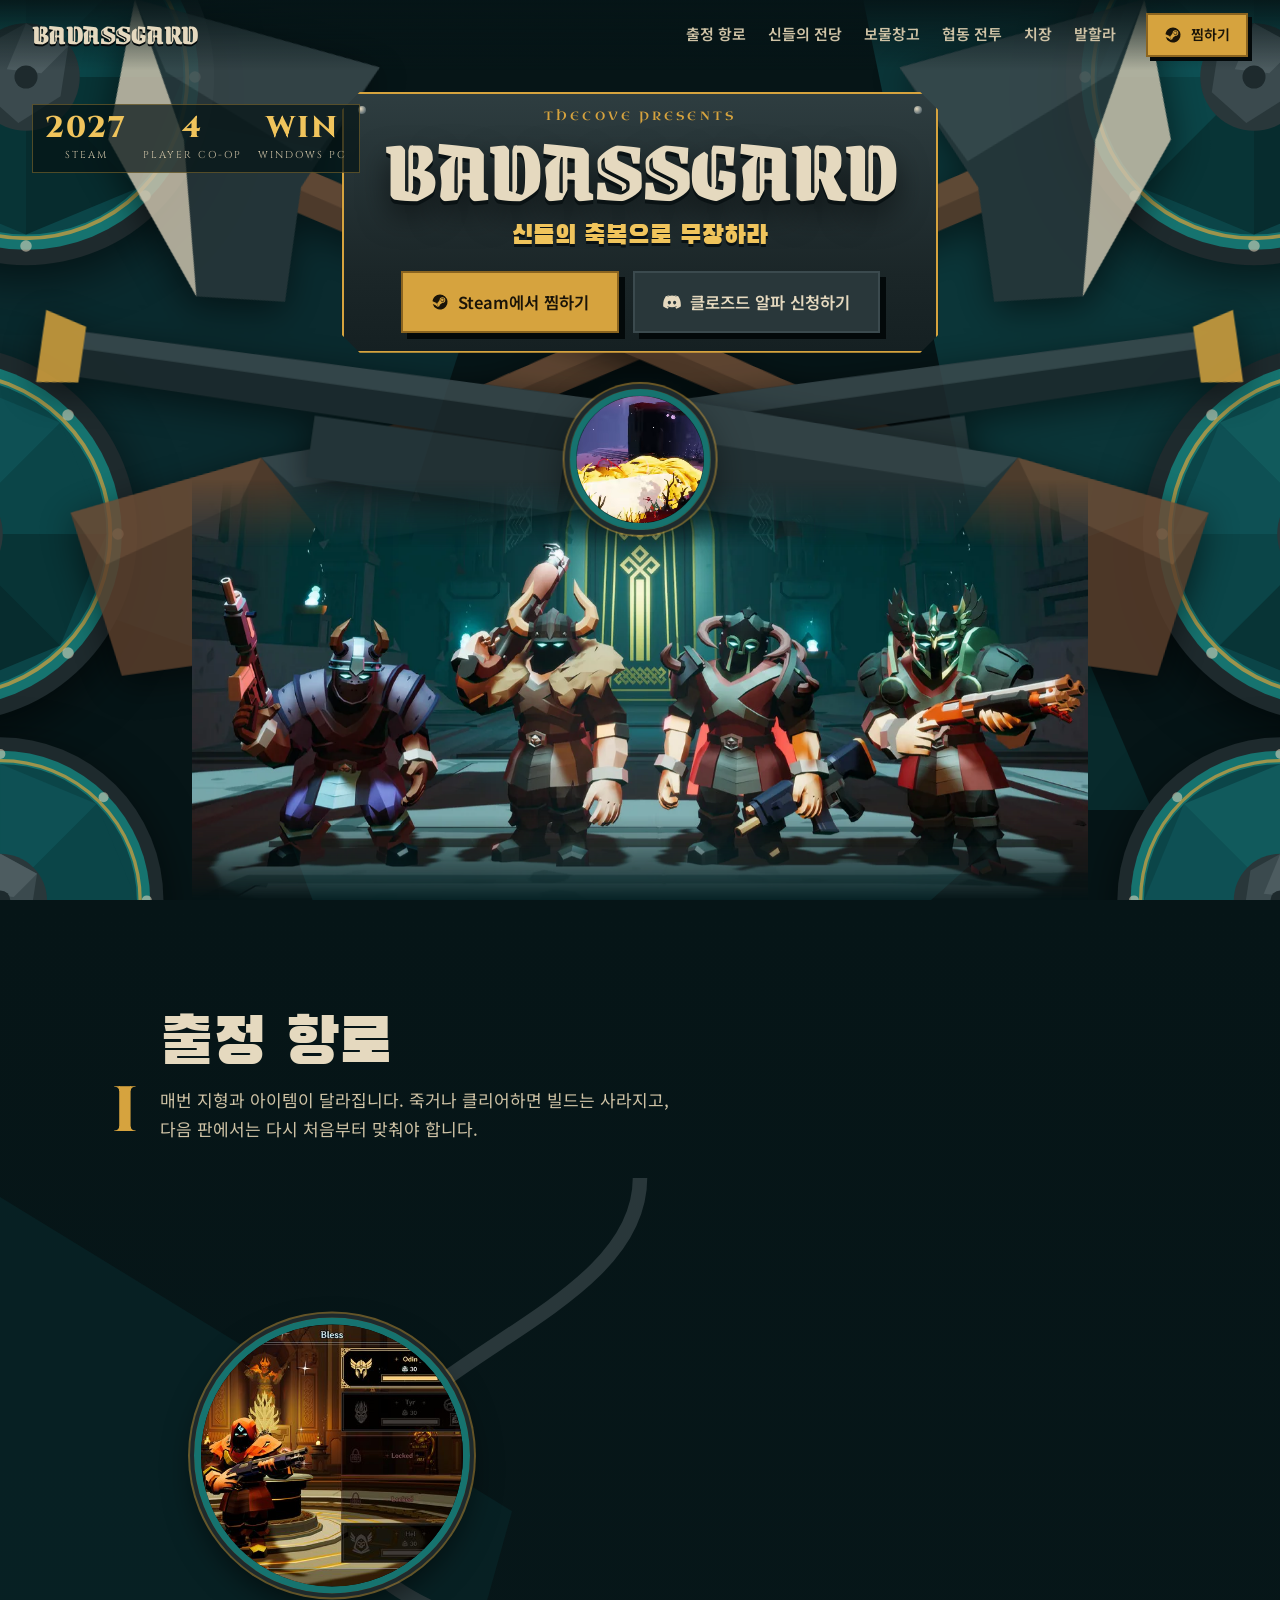
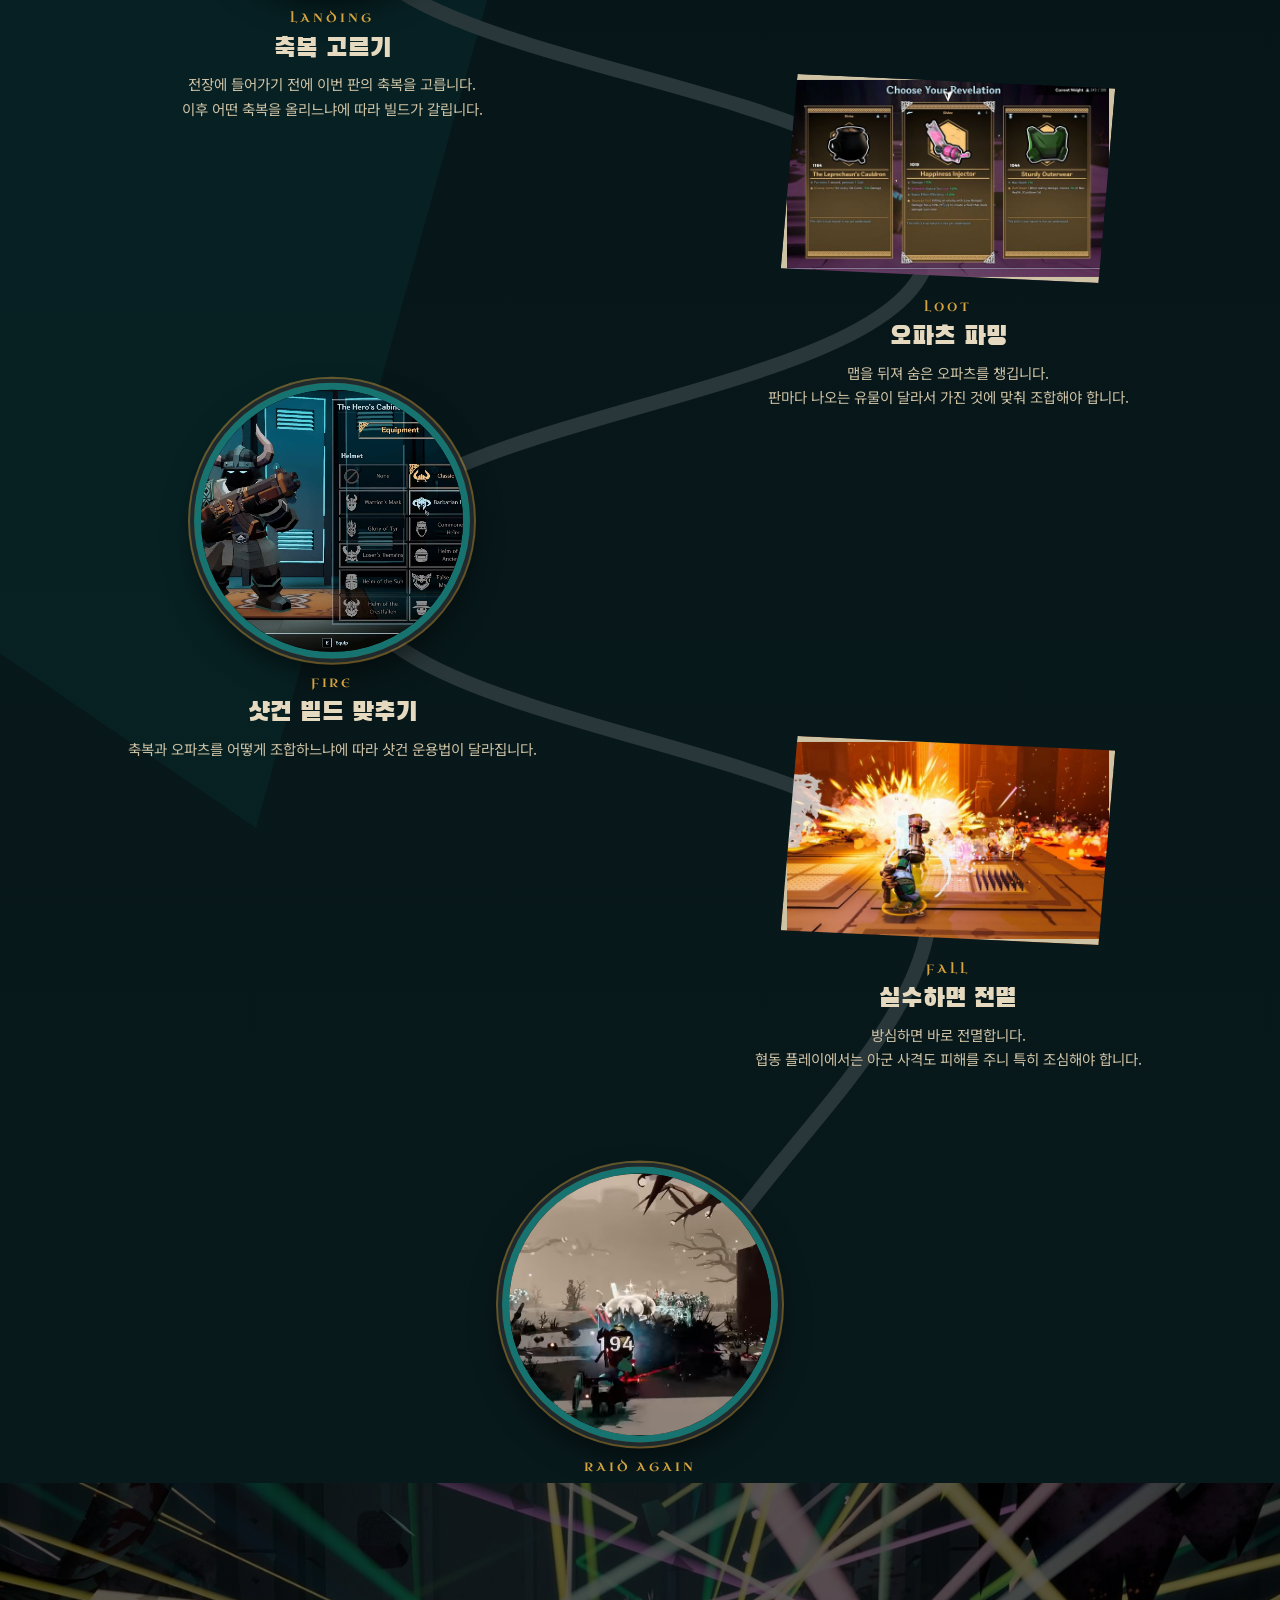
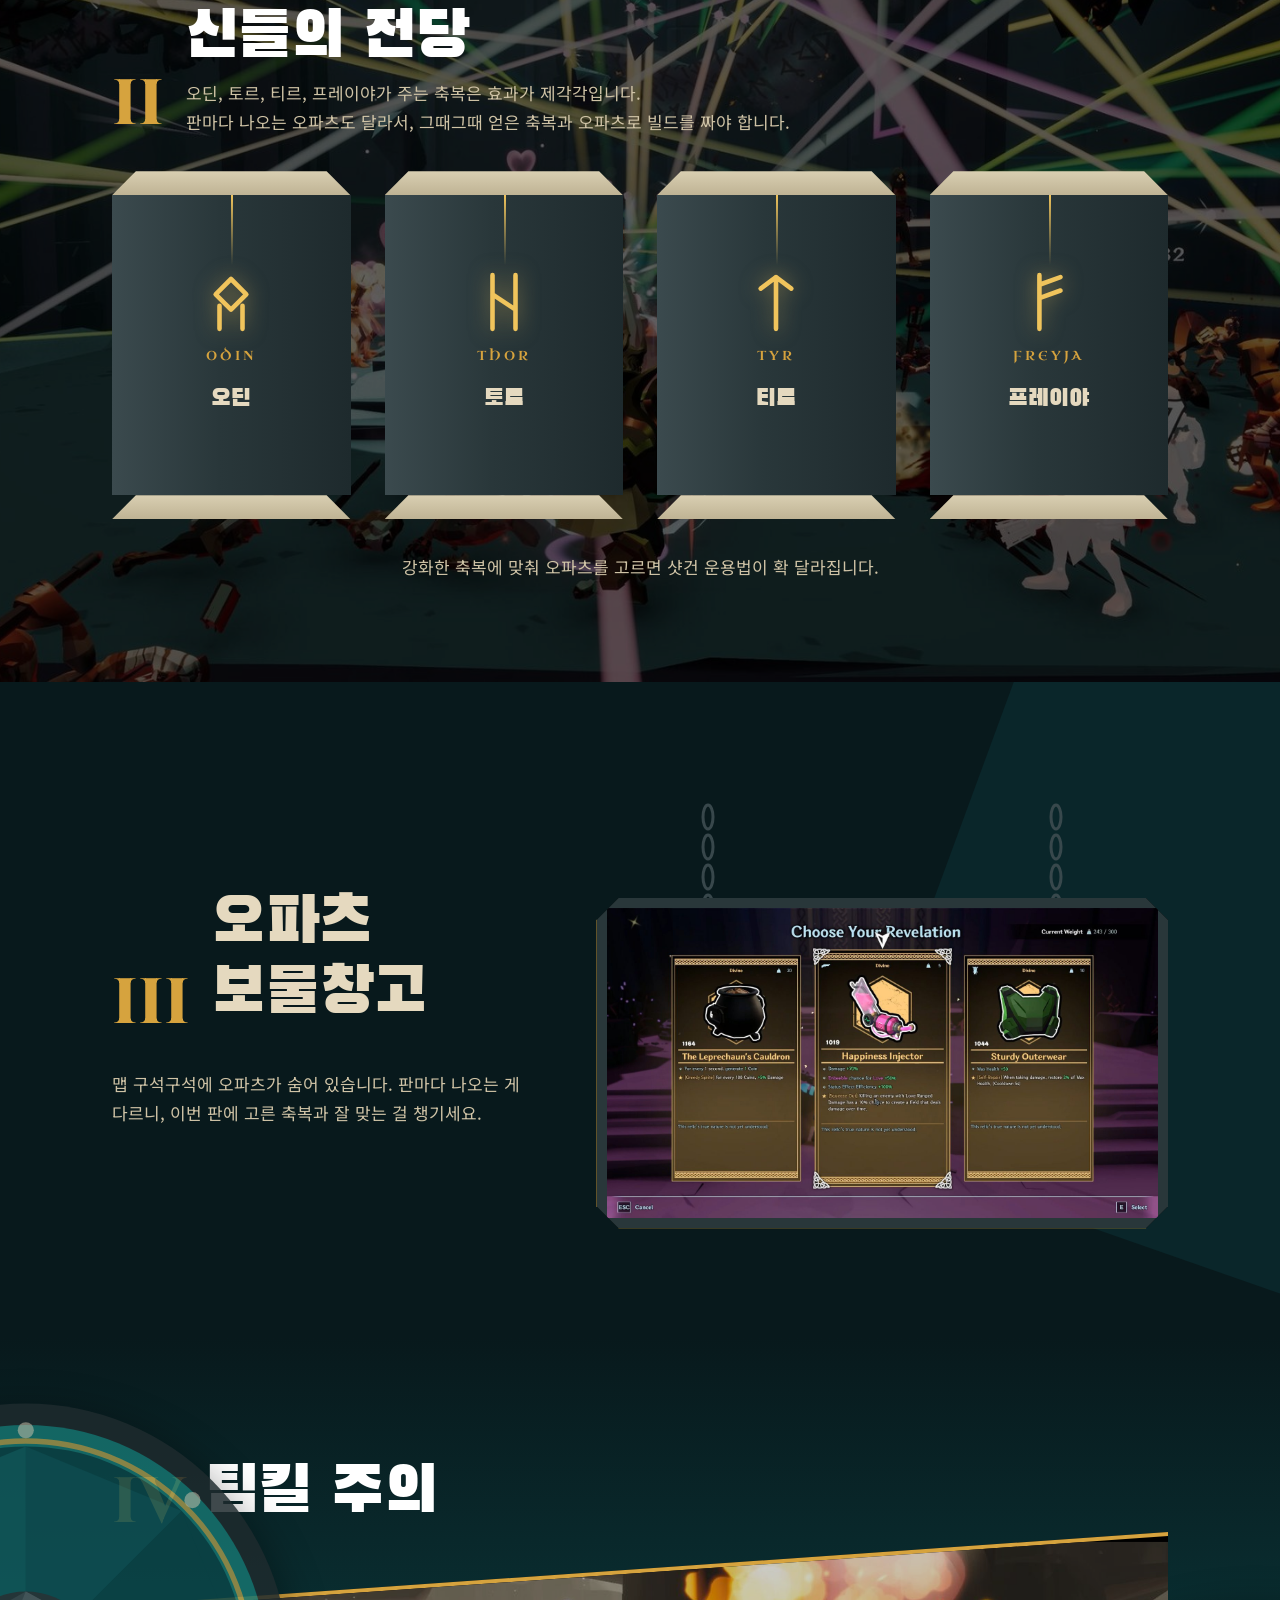
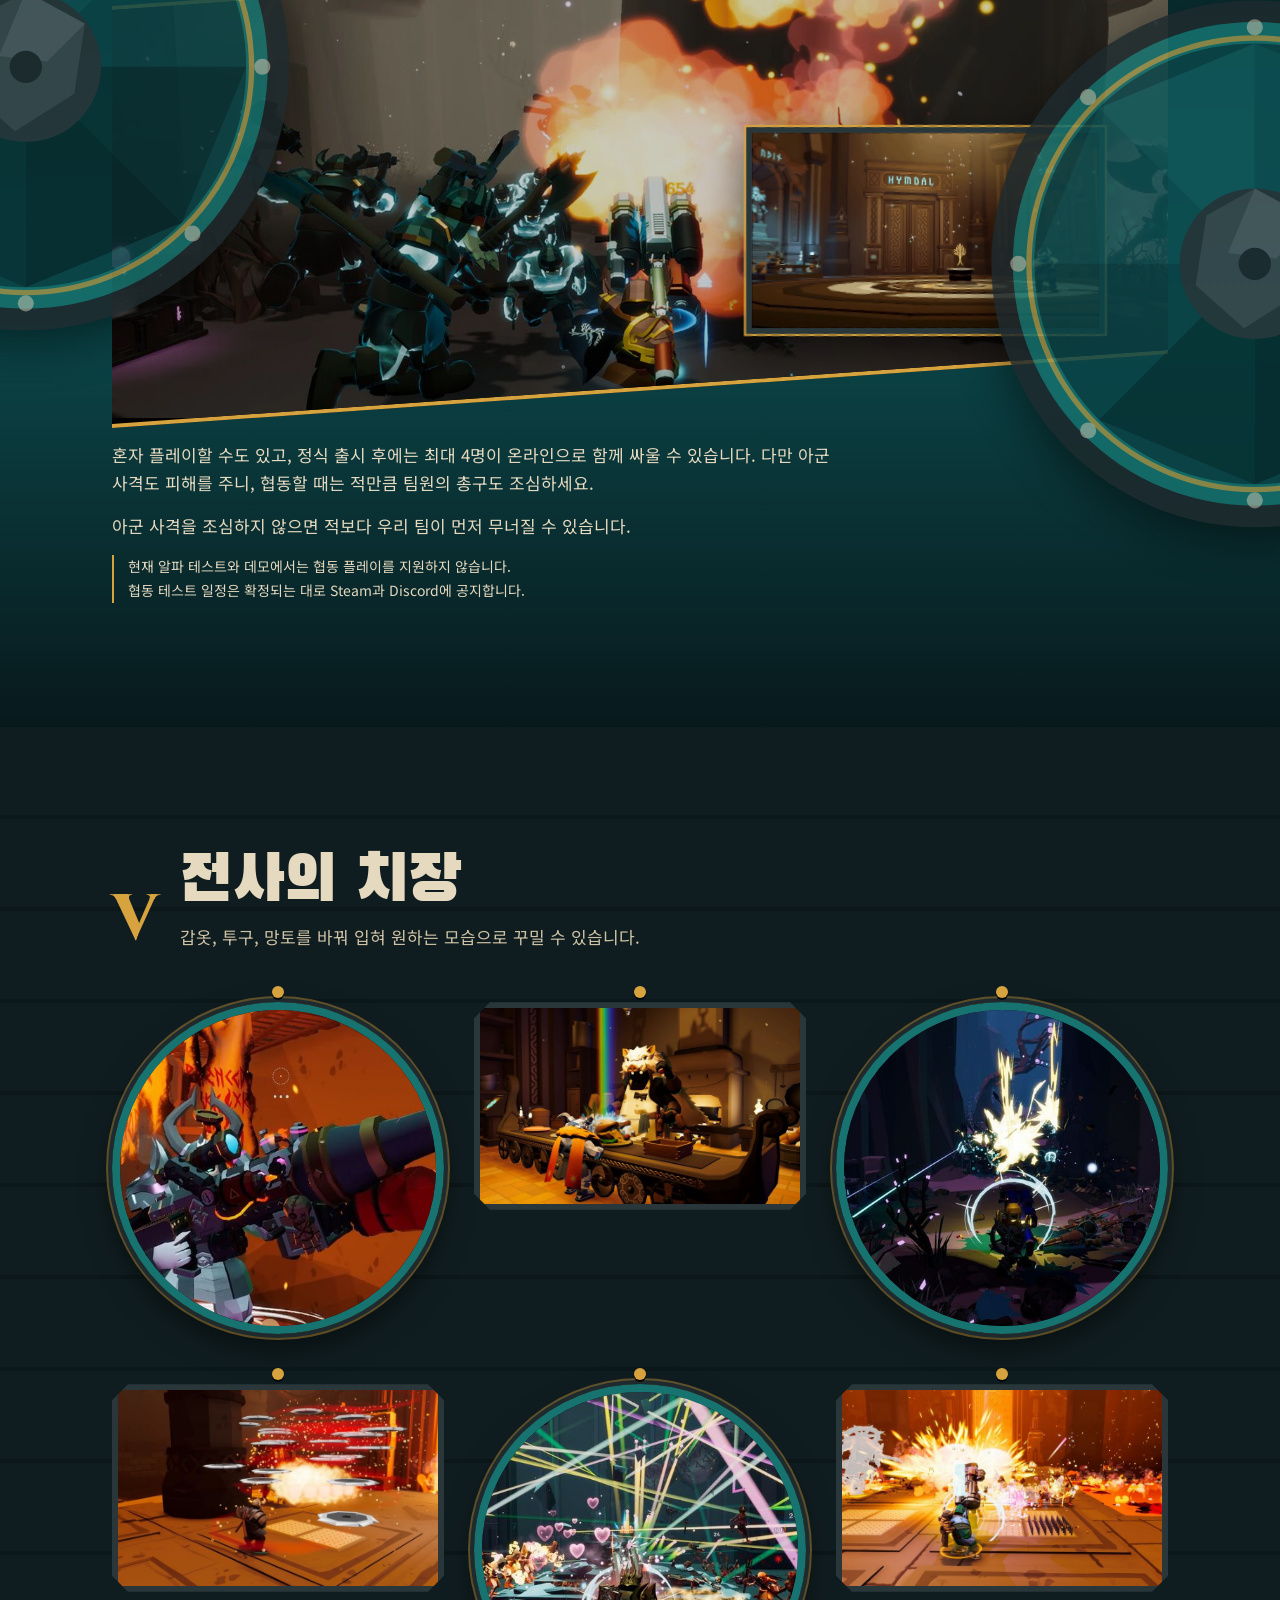
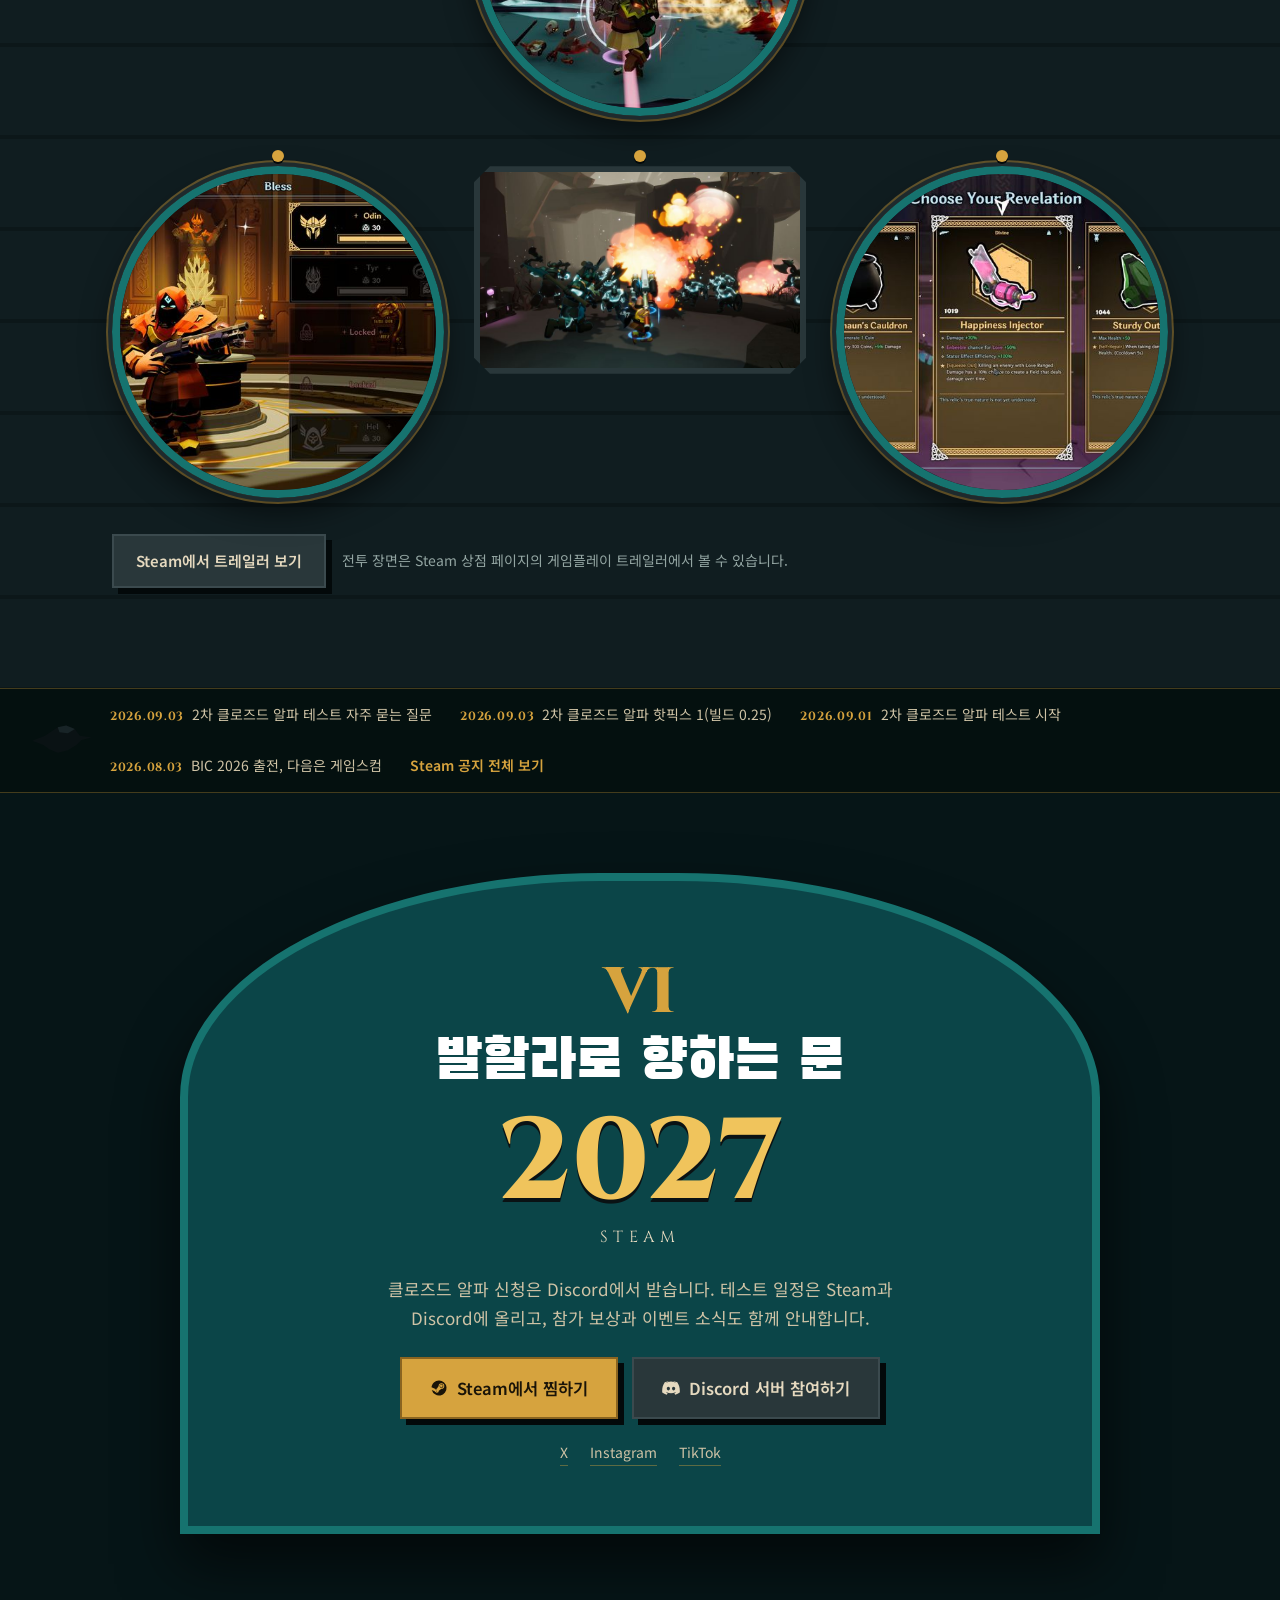
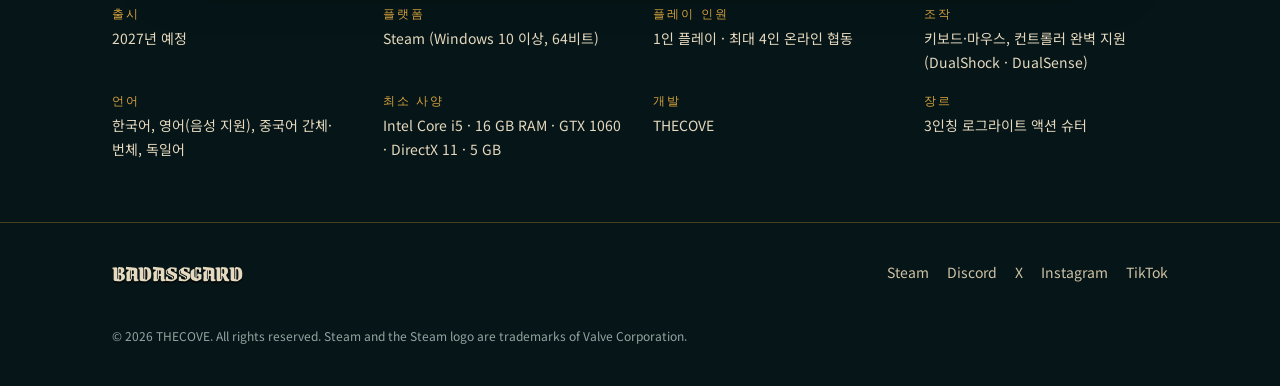
==== commit 4c47eac7: "Add line breaks, rename sections, fix nav button contrast" ====
--- a/draft/index.html
+++ b/draft/index.html
@@ -99,7 +99,7 @@
   <a class="brand" href="#hero">BADASSGARD</a>
   <button class="burger" type="button" aria-label="메뉴" aria-expanded="false"><span></span><span></span><span></span></button>
   <nav class="menu" id="menu">
-    <a href="#route">출정 항로</a><a href="#temple">신들의 전당</a><a href="#vault">보물창고</a><a href="#court">팀킬</a><a href="#forge">대장간</a><a href="#gate">발할라</a>
+    <a href="#route">출정 항로</a><a href="#temple">신들의 전당</a><a href="#vault">보물창고</a><a href="#court">협동 전투</a><a href="#forge">치장</a><a href="#gate">발할라</a>
     <a class="btn btn-gold" href="https://store.steampowered.com/app/3415350/" target="_blank" rel="noopener"><svg class="ic"><use href="#ic-steam"/></svg>찜하기</a>
   </nav>
 </header>
@@ -145,7 +145,7 @@
 <section class="route" id="route">
   <div class="poly p5"></div>
   <div class="wrap">
-    <header class="sec-head"><span class="roman">I</span><h2>출정 항로</h2><p>매번 지형과 아이템이 달라집니다. 죽거나 클리어하면 빌드는 사라지고, 다음 판에서는 다시 처음부터 맞춰야 합니다.</p></header>
+    <header class="sec-head"><span class="roman">I</span><h2>출정 항로</h2><p>매번 지형과 아이템이 달라집니다. 죽거나 클리어하면 빌드는 사라지고,<br>다음 판에서는 다시 처음부터 맞춰야 합니다.</p></header>
   </div>
   <div class="route-map">
     <svg class="rope" viewBox="0 0 1000 1800" preserveAspectRatio="none" aria-hidden="true">
@@ -153,10 +153,10 @@
       <path class="rope-fg" id="ropeFg" d="M500 0 C500 140 220 180 220 330 S780 480 780 640 S220 800 220 960 S780 1120 780 1280 S500 1600 500 1800"/>
     </svg>
     <ol class="waypoints">
-      <li class="wp wp-1"><div class="win round"><img src="img/ss5-800.jpg" alt="신에게 축복을 받는 화면" width="800" height="450" loading="lazy"></div><div class="wp-text"><span class="lbl">LANDING</span><h3>축복 고르기</h3><p>전장에 들어가기 전에 이번 판의 축복을 고릅니다. 이후 어떤 축복을 올리느냐에 따라 빌드가 갈립니다.</p></div></li>
-      <li class="wp wp-2"><div class="win sail"><img src="img/ss3-800.jpg" alt="유물 오파츠 선택 화면" width="800" height="450" loading="lazy"></div><div class="wp-text"><span class="lbl">LOOT</span><h3>오파츠 파밍</h3><p>맵을 뒤져 숨은 오파츠를 챙깁니다. 판마다 나오는 유물이 달라서 가진 것에 맞춰 조합해야 합니다.</p></div></li>
+      <li class="wp wp-1"><div class="win round"><img src="img/ss5-800.jpg" alt="신에게 축복을 받는 화면" width="800" height="450" loading="lazy"></div><div class="wp-text"><span class="lbl">LANDING</span><h3>축복 고르기</h3><p>전장에 들어가기 전에 이번 판의 축복을 고릅니다.<br>이후 어떤 축복을 올리느냐에 따라 빌드가 갈립니다.</p></div></li>
+      <li class="wp wp-2"><div class="win sail"><img src="img/ss3-800.jpg" alt="유물 오파츠 선택 화면" width="800" height="450" loading="lazy"></div><div class="wp-text"><span class="lbl">LOOT</span><h3>오파츠 파밍</h3><p>맵을 뒤져 숨은 오파츠를 챙깁니다.<br>판마다 나오는 유물이 달라서 가진 것에 맞춰 조합해야 합니다.</p></div></li>
       <li class="wp wp-3"><div class="win round"><video autoplay muted loop playsinline preload="metadata" poster="media/clip3.poster.avif"><source src="media/clip3.webm" type="video/webm"><source src="media/clip3.mp4" type="video/mp4"></video></div><div class="wp-text"><span class="lbl">FIRE</span><h3>샷건 빌드 맞추기</h3><p>축복과 오파츠를 어떻게 조합하느냐에 따라 샷건 운용법이 달라집니다.</p></div></li>
-      <li class="wp wp-4"><div class="win sail"><img src="img/ss1-800.jpg" alt="대폭발 장면" width="800" height="450" loading="lazy"></div><div class="wp-text"><span class="lbl">FALL</span><h3>실수하면 전멸</h3><p>방심하면 바로 전멸합니다. 협동 플레이에서는 아군 사격도 피해를 주니 특히 조심해야 합니다.</p></div></li>
+      <li class="wp wp-4"><div class="win sail"><img src="img/ss1-800.jpg" alt="대폭발 장면" width="800" height="450" loading="lazy"></div><div class="wp-text"><span class="lbl">FALL</span><h3>실수하면 전멸</h3><p>방심하면 바로 전멸합니다.<br>협동 플레이에서는 아군 사격도 피해를 주니 특히 조심해야 합니다.</p></div></li>
       <li class="wp wp-5"><div class="win round"><video autoplay muted loop playsinline preload="metadata" poster="media/clip1.poster.avif"><source src="media/clip1.webm" type="video/webm"><source src="media/clip1.mp4" type="video/mp4"></video></div><div class="wp-text"><span class="lbl">RAID AGAIN</span><h3>다음 판 가기</h3><p>판이 끝나면 새 맵에서 다시 시작합니다. 다음 판에는 아예 다른 빌드를 노려 보세요.</p></div></li>
     </ol>
   </div>
@@ -165,7 +165,7 @@
 <section class="temple" id="temple">
   <img class="temple-floor" src="img/ss2-1600.jpg" alt="" width="1600" height="900" loading="lazy">
   <div class="wrap">
-    <header class="sec-head light"><span class="roman">II</span><h2>신들의 전당</h2><p>오딘, 토르, 티르, 프레이야가 주는 축복은 효과가 제각각입니다. 판마다 나오는 오파츠도 달라서, 그때그때 얻은 축복과 오파츠로 빌드를 짜야 합니다.</p></header>
+    <header class="sec-head light"><span class="roman">II</span><h2>신들의 전당</h2><p>오딘, 토르, 티르, 프레이야가 주는 축복은 효과가 제각각입니다.<br>판마다 나오는 오파츠도 달라서, 그때그때 얻은 축복과 오파츠로 빌드를 짜야 합니다.</p></header>
     <ul class="pillars">
       <li><span class="cap"></span><span class="shaft"><svg class="rune"><use href="#ru-o"/></svg><em>ODIN</em><b>오딘</b></span><span class="base"></span></li>
       <li><span class="cap"></span><span class="shaft"><svg class="rune"><use href="#ru-h"/></svg><em>THOR</em><b>토르</b></span><span class="base"></span></li>
@@ -202,15 +202,15 @@
     </div>
     <div class="court-text">
       <p>혼자 플레이할 수도 있고, 정식 출시 후에는 최대 4명이 온라인으로 함께 싸울 수 있습니다. 다만 아군 사격도 피해를 주니, 협동할 때는 적만큼 팀원의 총구도 조심하세요.</p>
-      <p>팀킬 한 번이면 적은 멀쩡한데 우리 팀부터 전멸할 수 있습니다.</p>
-      <p class="note">현재 알파 테스트와 데모에서는 협동 플레이를 지원하지 않습니다. 협동 테스트 일정은 확정되는 대로 Steam과 Discord에 공지합니다.</p>
+      <p>아군 사격을 조심하지 않으면 적보다 우리 팀이 먼저 무너질 수 있습니다.</p>
+      <p class="note">현재 알파 테스트와 데모에서는 협동 플레이를 지원하지 않습니다.<br>협동 테스트 일정은 확정되는 대로 Steam과 Discord에 공지합니다.</p>
     </div>
   </div>
 </section>
 
 <section class="forge" id="forge">
   <div class="wrap">
-    <header class="sec-head"><span class="roman">V</span><h2>대장간</h2><p>갑옷, 투구, 망토를 바꿔 입혀 원하는 모습으로 꾸밀 수 있습니다.</p></header>
+    <header class="sec-head"><span class="roman">V</span><h2>전사의 치장</h2><p>갑옷, 투구, 망토를 바꿔 입혀 원하는 모습으로 꾸밀 수 있습니다.</p></header>
     <div class="rack" id="grid">
       <a class="mount round" href="img/ss4-1600.jpg" data-cap="샷건과 바이킹"><img src="img/ss4-800.jpg" alt="" width="800" height="450" loading="lazy"></a>
       <a class="mount plate-w" href="img/ss7-1600.jpg" data-cap="곰 요리사의 주방"><img src="img/ss7-800.jpg" alt="" width="800" height="450" loading="lazy"></a>
--- a/draft/style.css
+++ b/draft/style.css
@@ -40,6 +40,7 @@
 .menu a{font-weight:600;font-size:15px;color:var(--bone2);padding:4px 0;border-bottom:2px solid transparent}
 .menu a:hover{color:var(--gold2);border-bottom-color:var(--gold)}
 .menu .btn{padding:8px 16px;font-size:14px;margin-left:8px;box-shadow:4px 4px 0 #03090a;border-bottom:2px solid #8a6420}
+.menu .btn-gold,.menu .btn-gold:hover{color:#1a1408}
 .burger{display:none;width:44px;height:44px;background:none;border:0;padding:10px;cursor:pointer;flex-direction:column;justify-content:center;gap:5px}
 .burger span{display:block;height:3px;background:var(--bone);transition:.25s}
 
@@ -253,6 +254,7 @@
   .sec-head{grid-template-columns:1fr}
   .roman{grid-row:auto}
   .sec-head p{grid-column:1}
+  .wp p br,.sec-head p br,.note br{display:none}
   .temple{padding:80px 0 70px}
   .pillars{grid-template-columns:repeat(2,1fr);gap:18px}
   .shaft{height:200px}
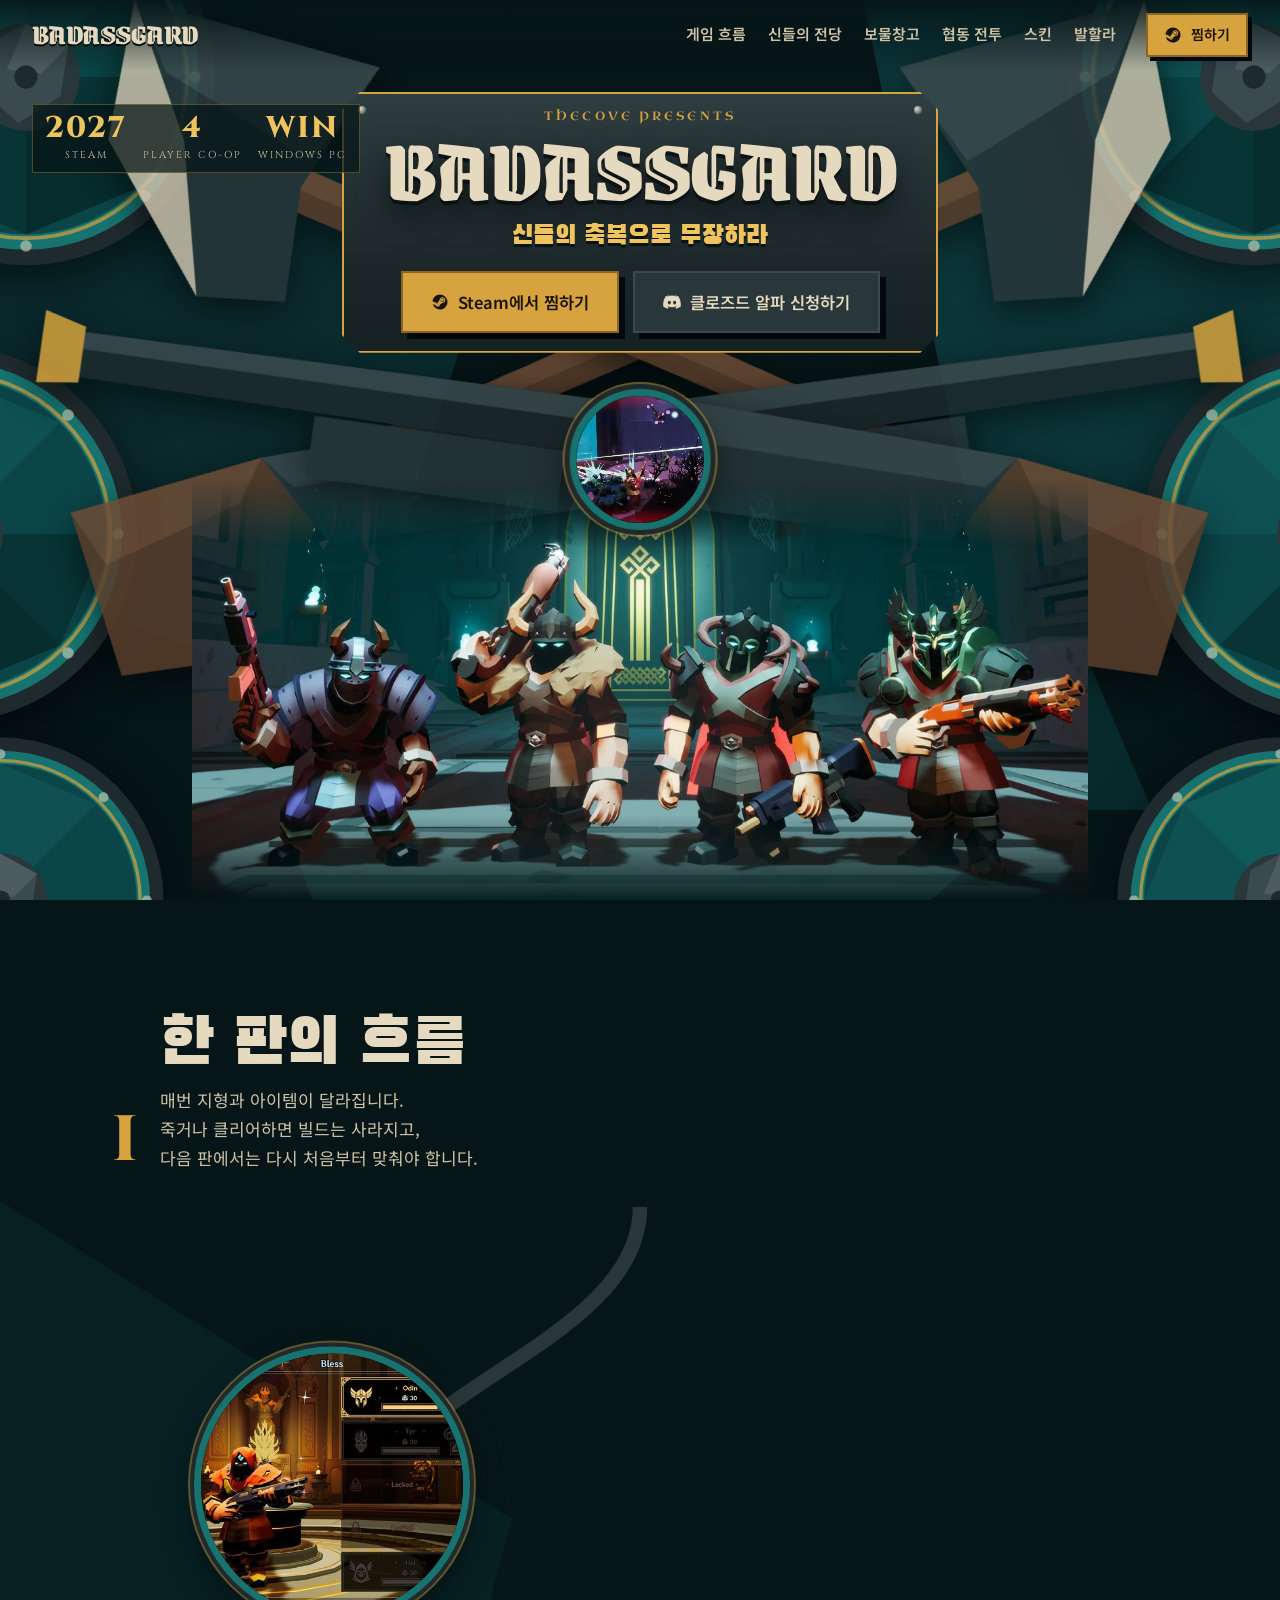
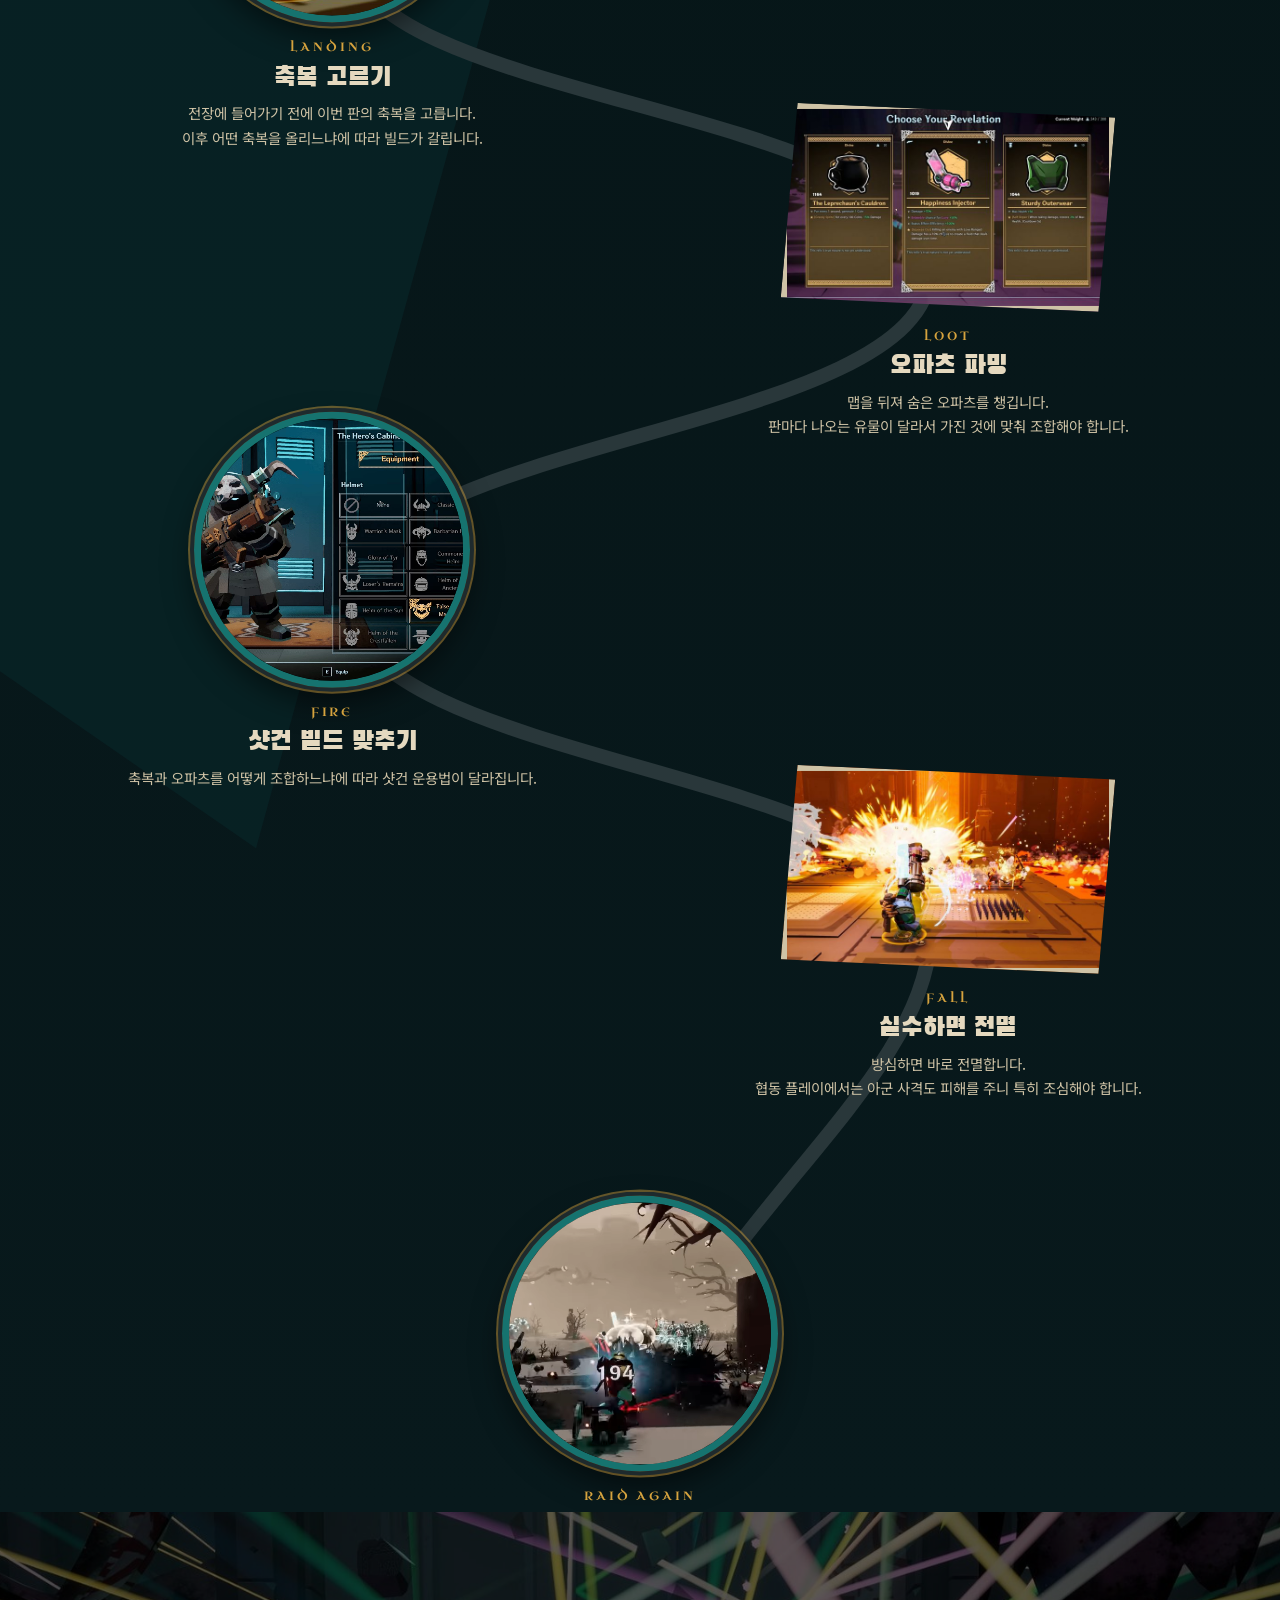
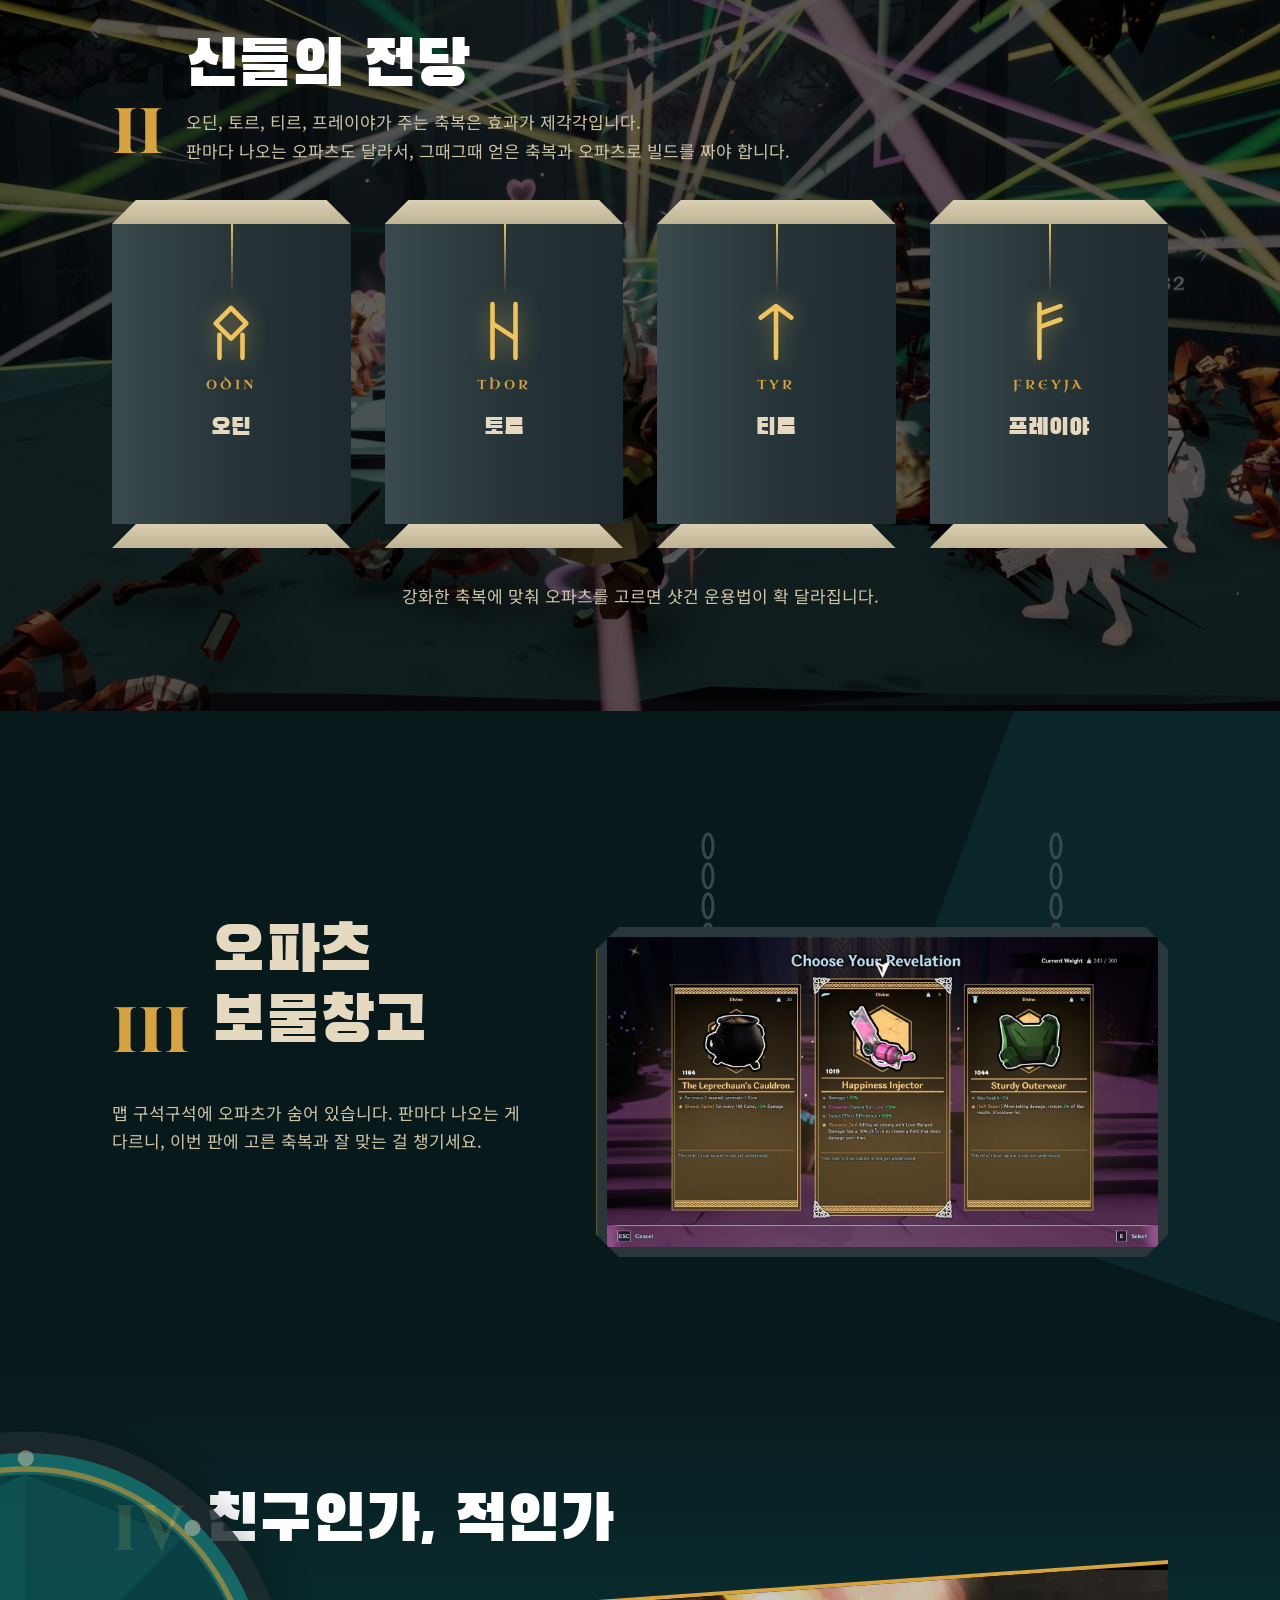
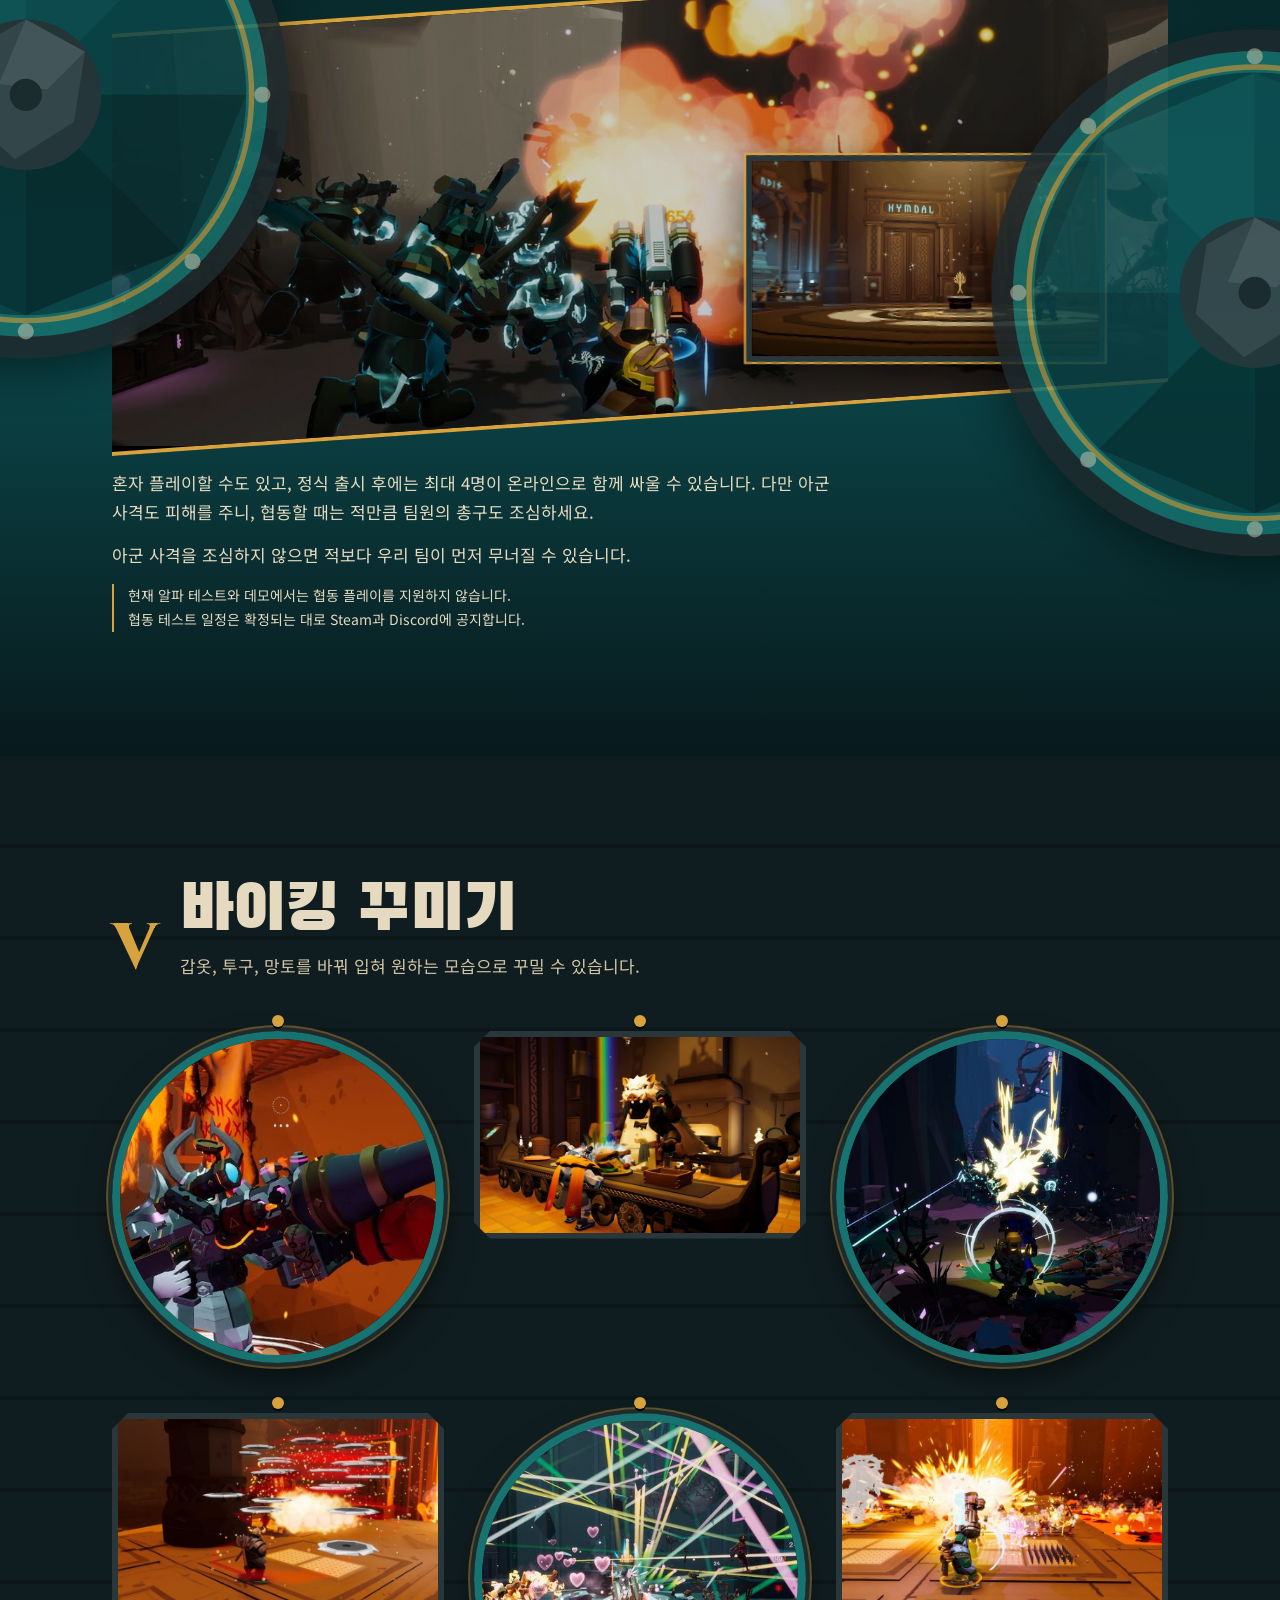
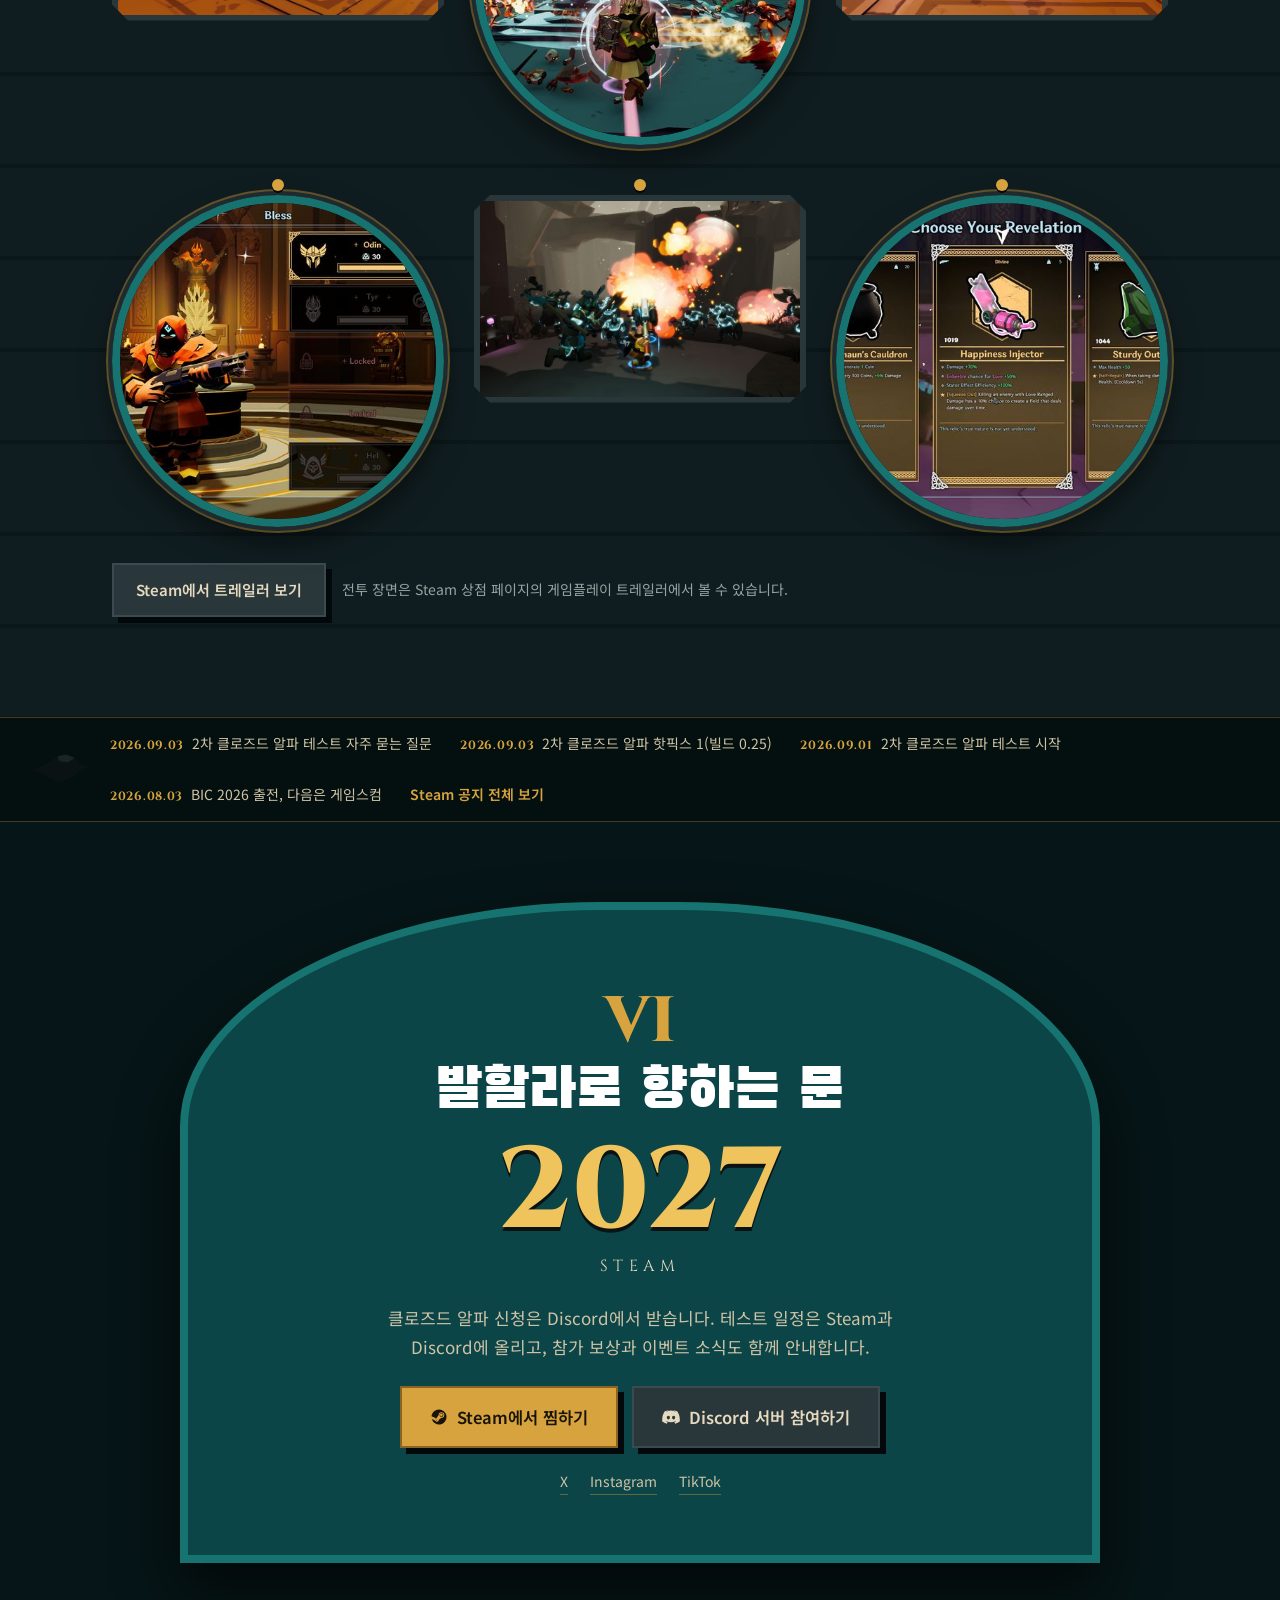
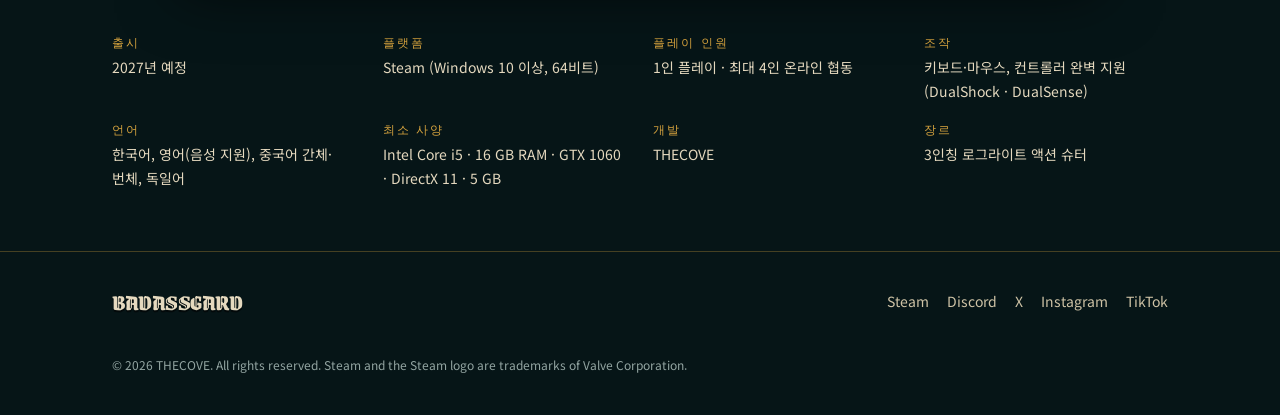
==== commit ca61b7d3: "Rename sections in plain terms" ====
--- a/draft/index.html
+++ b/draft/index.html
@@ -99,7 +99,7 @@
   <a class="brand" href="#hero">BADASSGARD</a>
   <button class="burger" type="button" aria-label="메뉴" aria-expanded="false"><span></span><span></span><span></span></button>
   <nav class="menu" id="menu">
-    <a href="#route">출정 항로</a><a href="#temple">신들의 전당</a><a href="#vault">보물창고</a><a href="#court">협동 전투</a><a href="#forge">치장</a><a href="#gate">발할라</a>
+    <a href="#route">게임 흐름</a><a href="#temple">신들의 전당</a><a href="#vault">보물창고</a><a href="#court">협동 전투</a><a href="#forge">스킨</a><a href="#gate">발할라</a>
     <a class="btn btn-gold" href="https://store.steampowered.com/app/3415350/" target="_blank" rel="noopener"><svg class="ic"><use href="#ic-steam"/></svg>찜하기</a>
   </nav>
 </header>
@@ -145,7 +145,7 @@
 <section class="route" id="route">
   <div class="poly p5"></div>
   <div class="wrap">
-    <header class="sec-head"><span class="roman">I</span><h2>출정 항로</h2><p>매번 지형과 아이템이 달라집니다. 죽거나 클리어하면 빌드는 사라지고,<br>다음 판에서는 다시 처음부터 맞춰야 합니다.</p></header>
+    <header class="sec-head"><span class="roman">I</span><h2>한 판의 흐름</h2><p>매번 지형과 아이템이 달라집니다.<br>죽거나 클리어하면 빌드는 사라지고,<br>다음 판에서는 다시 처음부터 맞춰야 합니다.</p></header>
   </div>
   <div class="route-map">
     <svg class="rope" viewBox="0 0 1000 1800" preserveAspectRatio="none" aria-hidden="true">
@@ -195,7 +195,7 @@
   <svg class="shield side-l" viewBox="0 0 200 200" aria-hidden="true"><use href="#shield"/></svg>
   <svg class="shield side-r" viewBox="0 0 200 200" aria-hidden="true"><use href="#shield"/></svg>
   <div class="wrap court-in">
-    <header class="sec-head light"><span class="roman">IV</span><h2>팀킬 주의</h2></header>
+    <header class="sec-head light"><span class="roman">IV</span><h2>친구인가, 적인가</h2></header>
     <div class="court-band">
       <img src="img/ss8-1600.jpg" alt="적 무리 속 폭발" width="1600" height="900" loading="lazy">
       <div class="court-clip"><video autoplay muted loop playsinline preload="metadata" poster="media/clip4.poster.avif"><source src="media/clip4.webm" type="video/webm"><source src="media/clip4.mp4" type="video/mp4"></video></div>
@@ -210,7 +210,7 @@
 
 <section class="forge" id="forge">
   <div class="wrap">
-    <header class="sec-head"><span class="roman">V</span><h2>전사의 치장</h2><p>갑옷, 투구, 망토를 바꿔 입혀 원하는 모습으로 꾸밀 수 있습니다.</p></header>
+    <header class="sec-head"><span class="roman">V</span><h2>바이킹 꾸미기</h2><p>갑옷, 투구, 망토를 바꿔 입혀 원하는 모습으로 꾸밀 수 있습니다.</p></header>
     <div class="rack" id="grid">
       <a class="mount round" href="img/ss4-1600.jpg" data-cap="샷건과 바이킹"><img src="img/ss4-800.jpg" alt="" width="800" height="450" loading="lazy"></a>
       <a class="mount plate-w" href="img/ss7-1600.jpg" data-cap="곰 요리사의 주방"><img src="img/ss7-800.jpg" alt="" width="800" height="450" loading="lazy"></a>
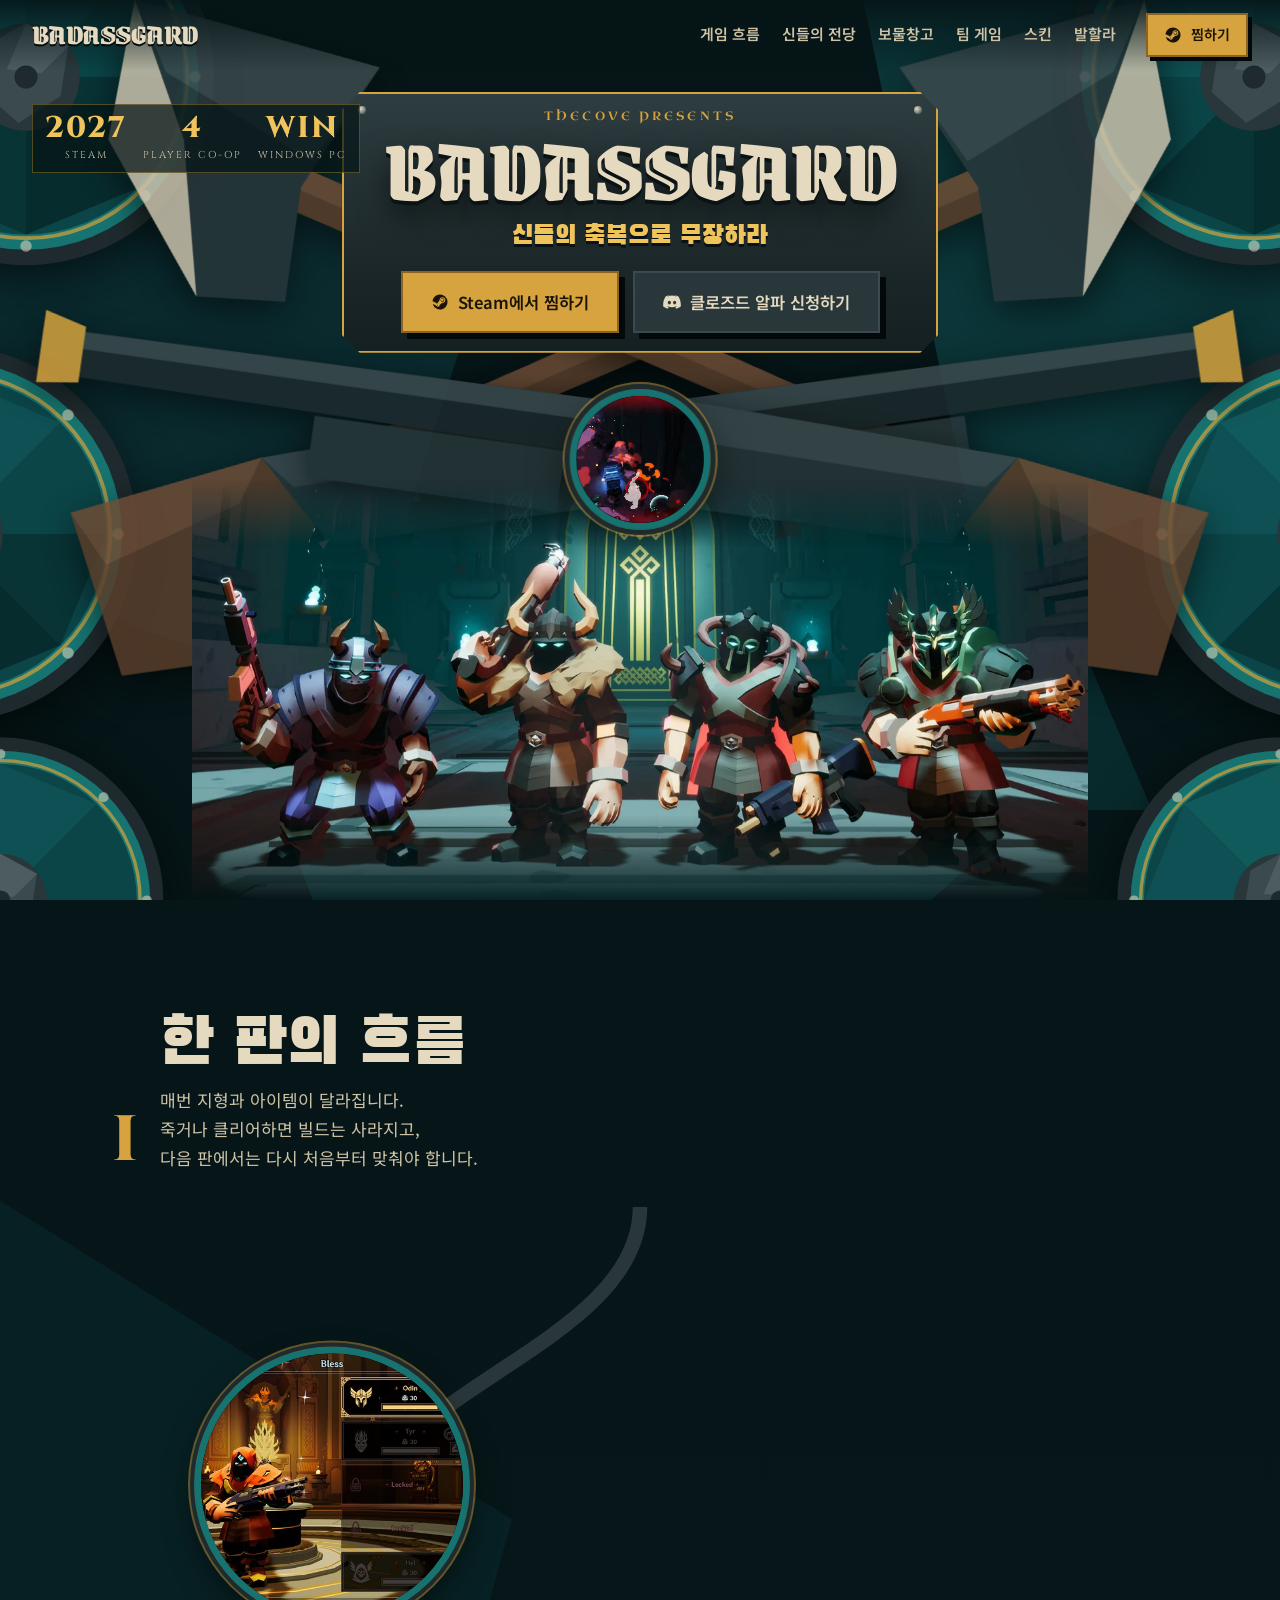
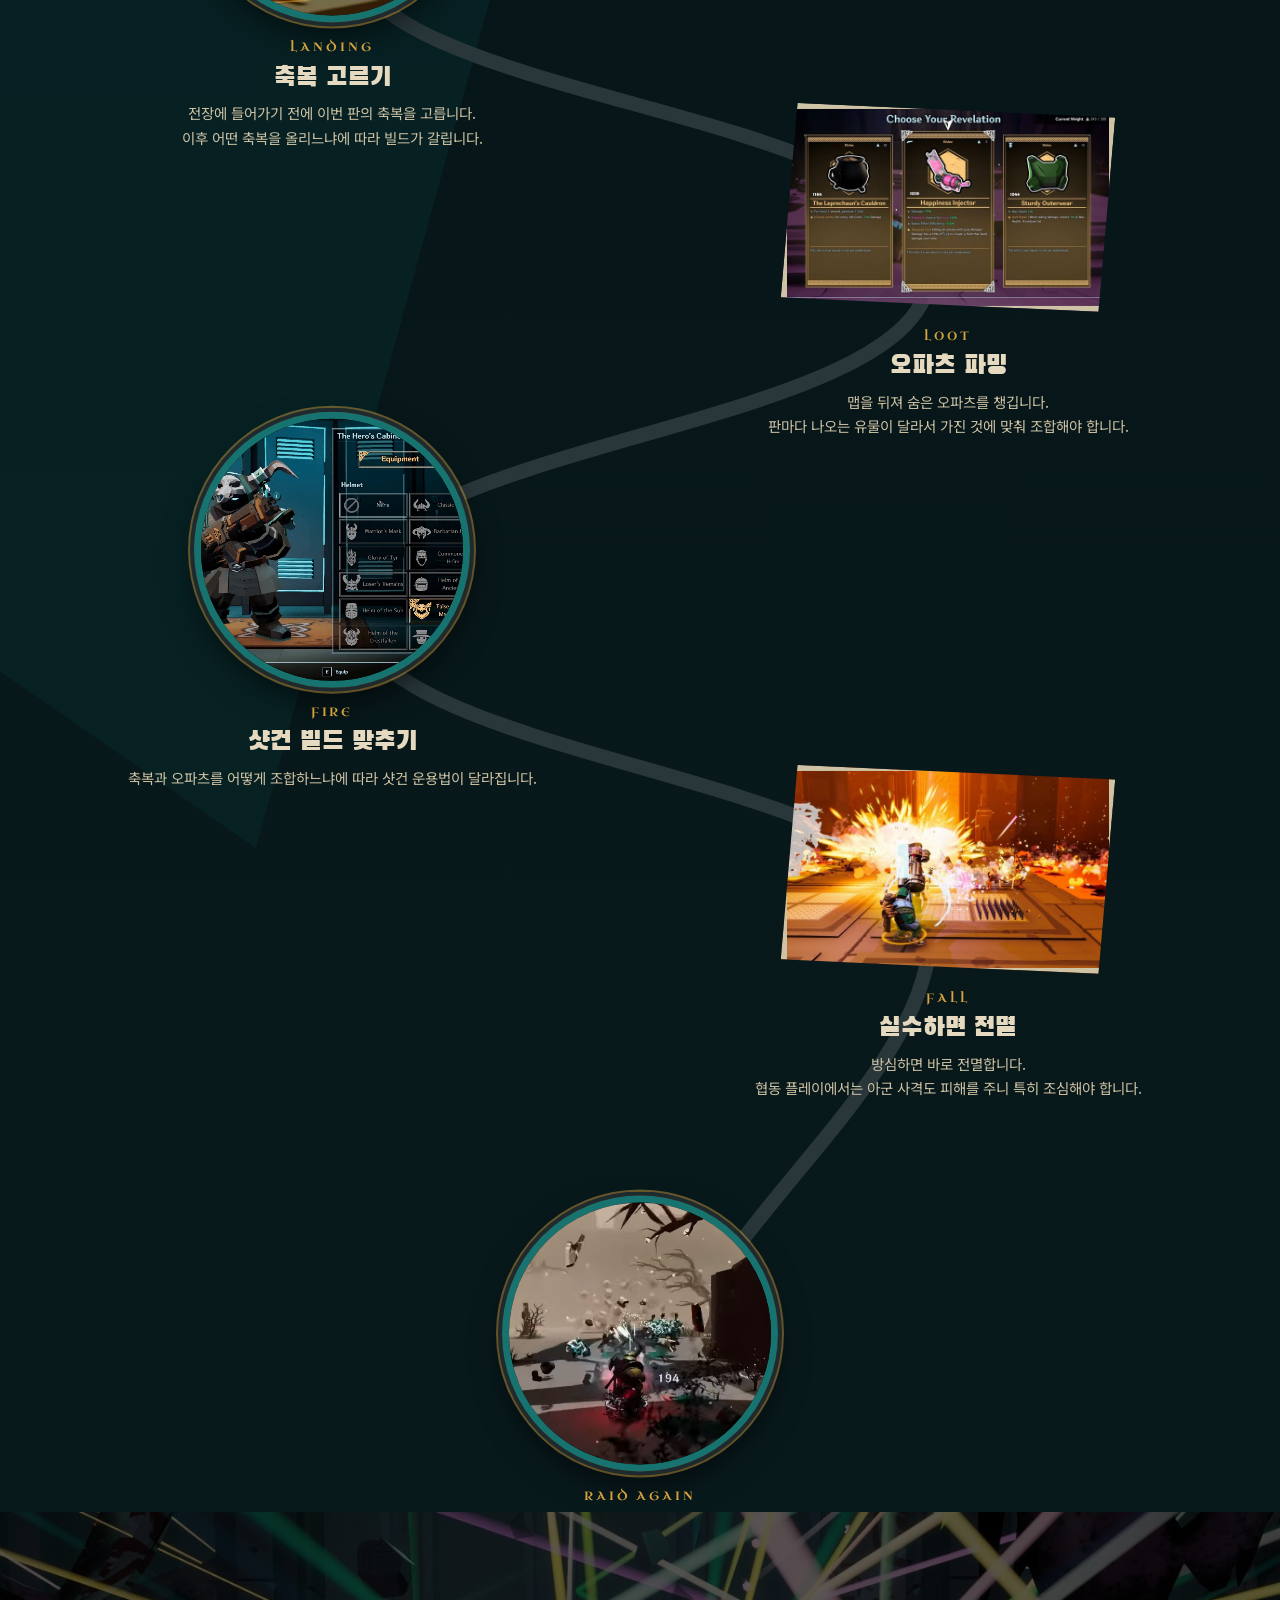
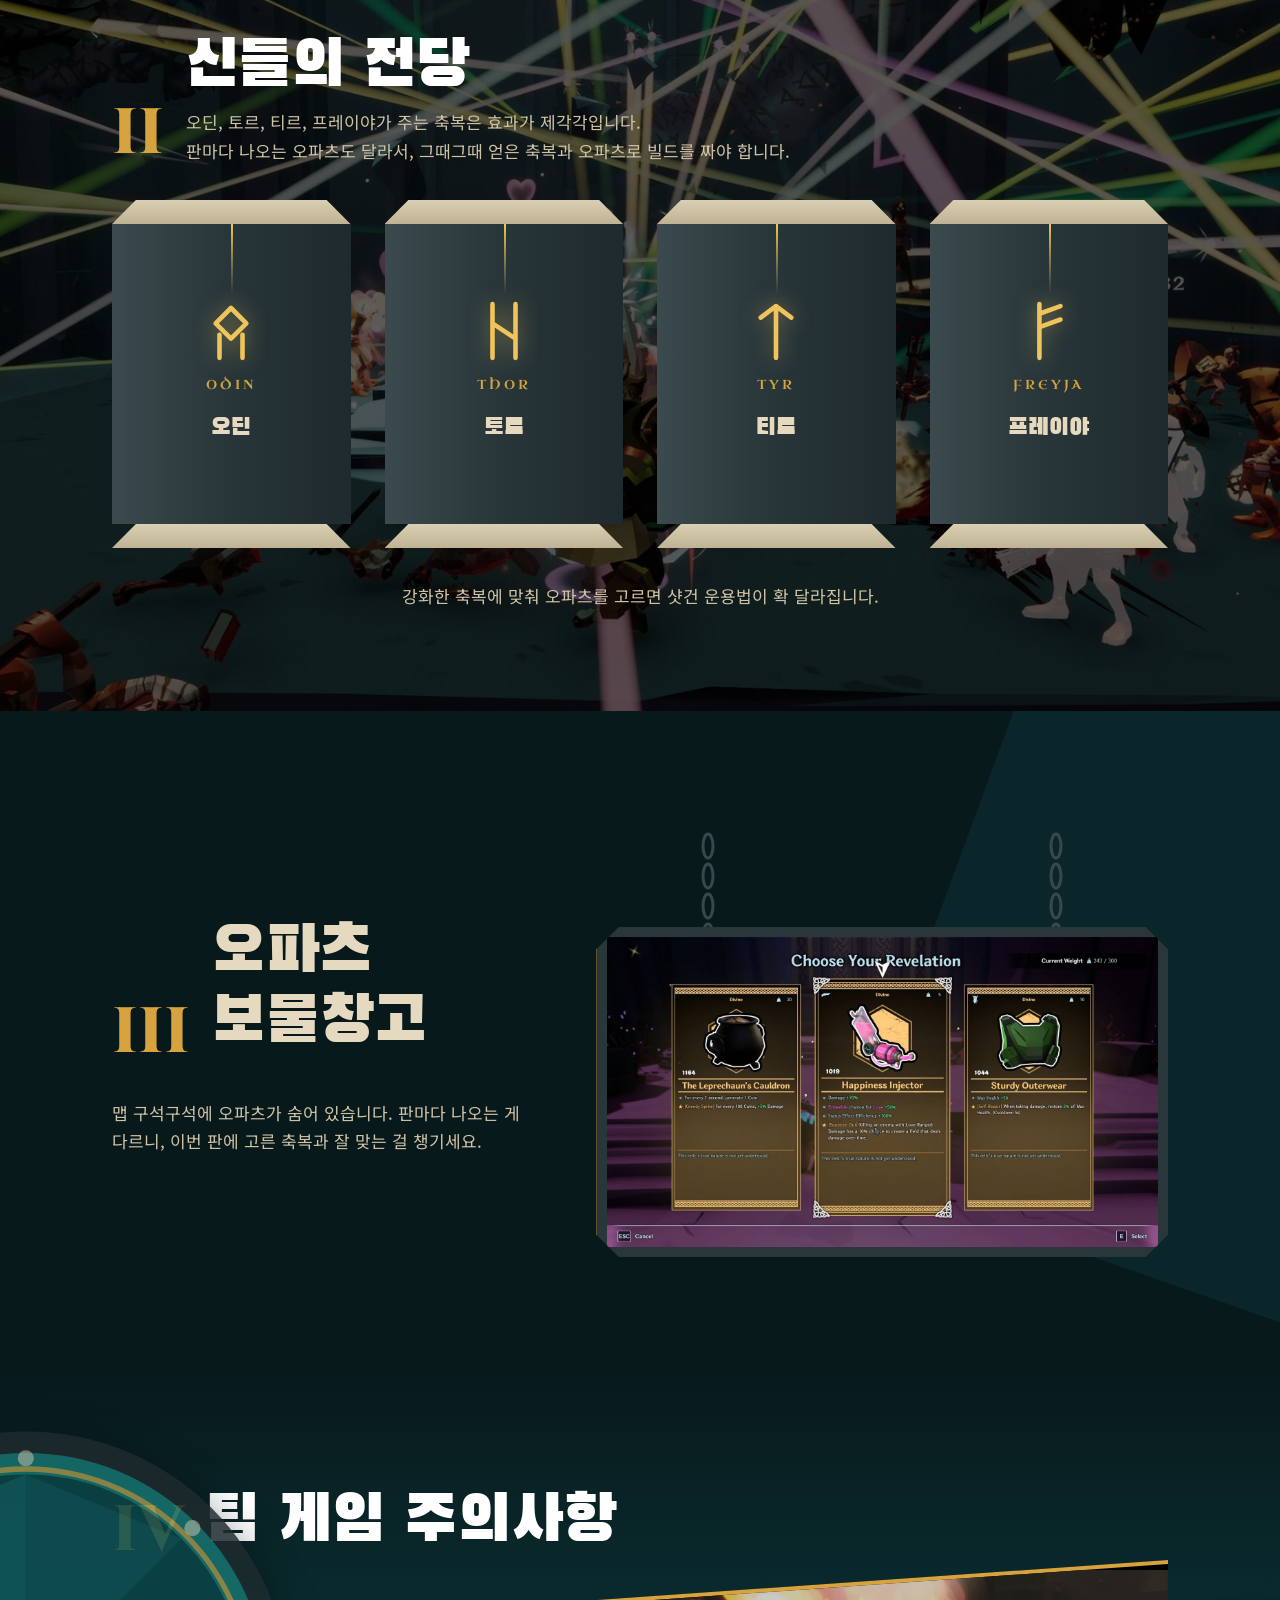
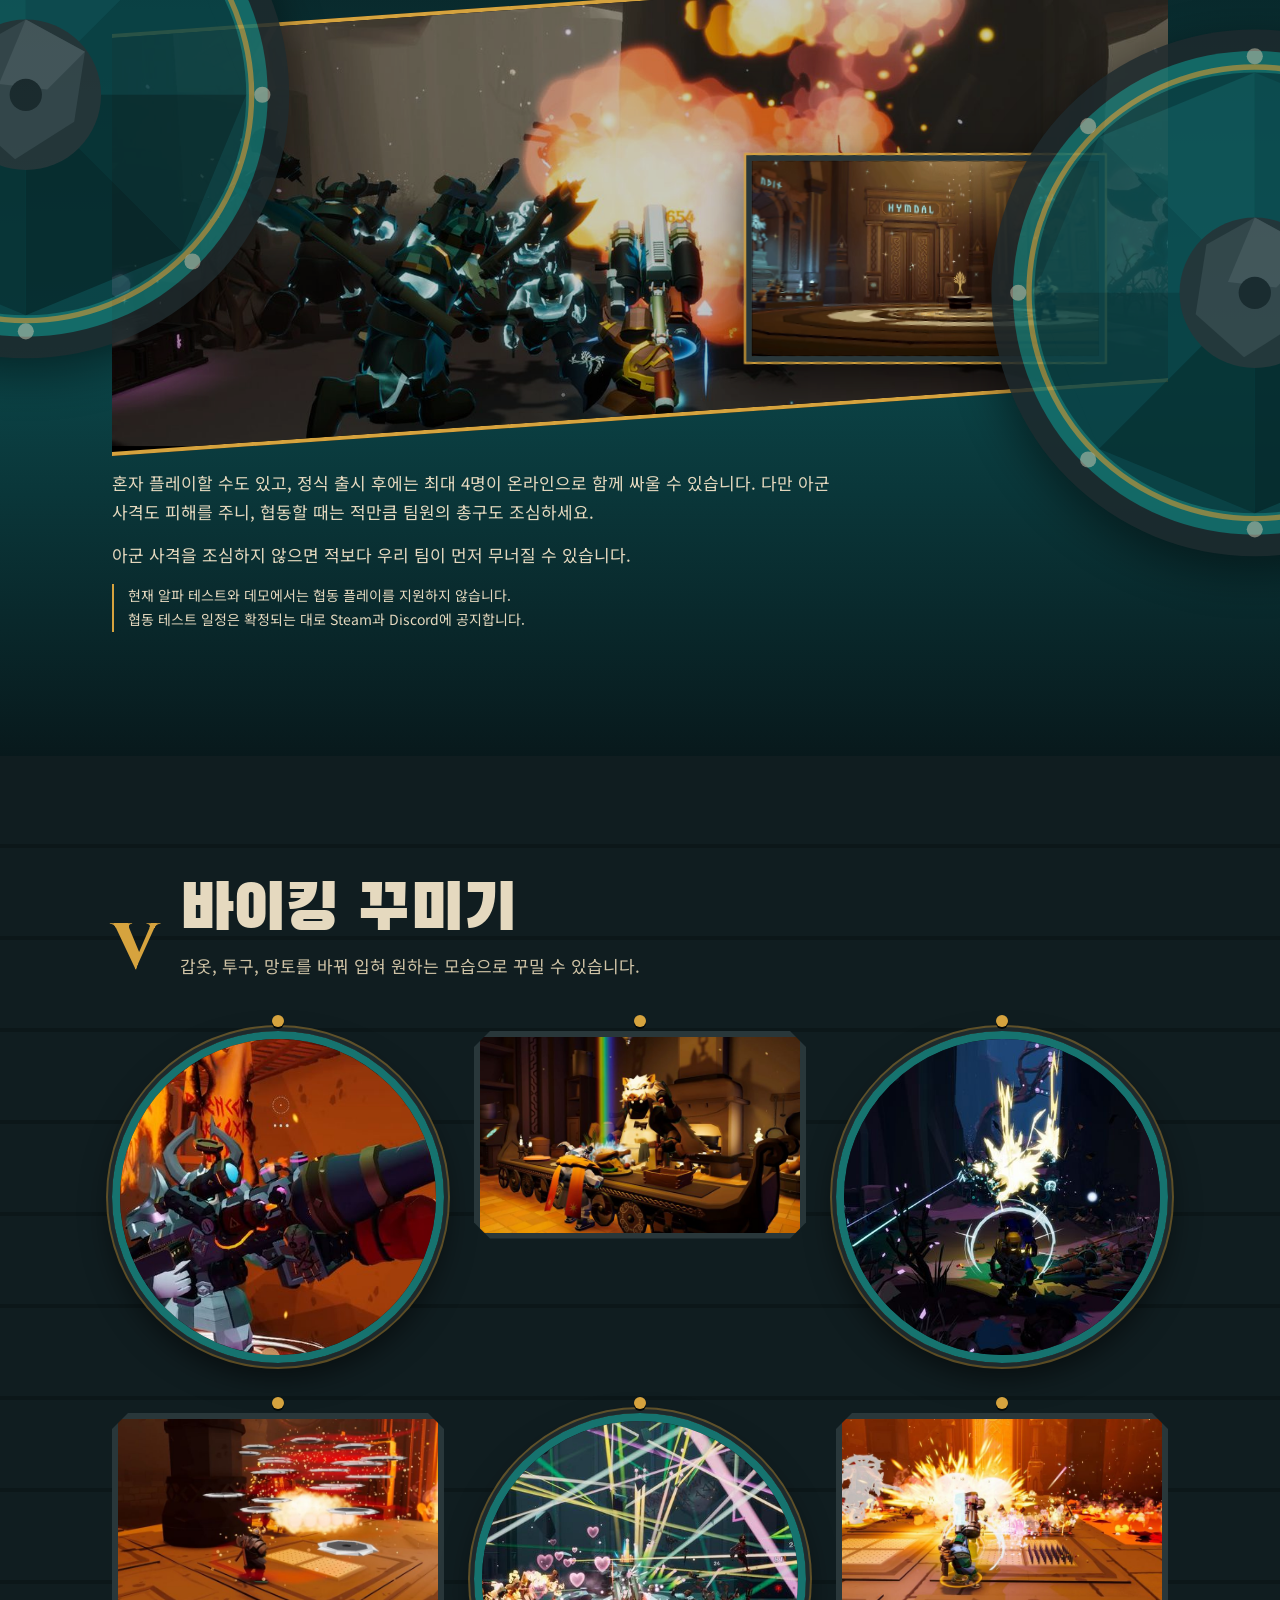
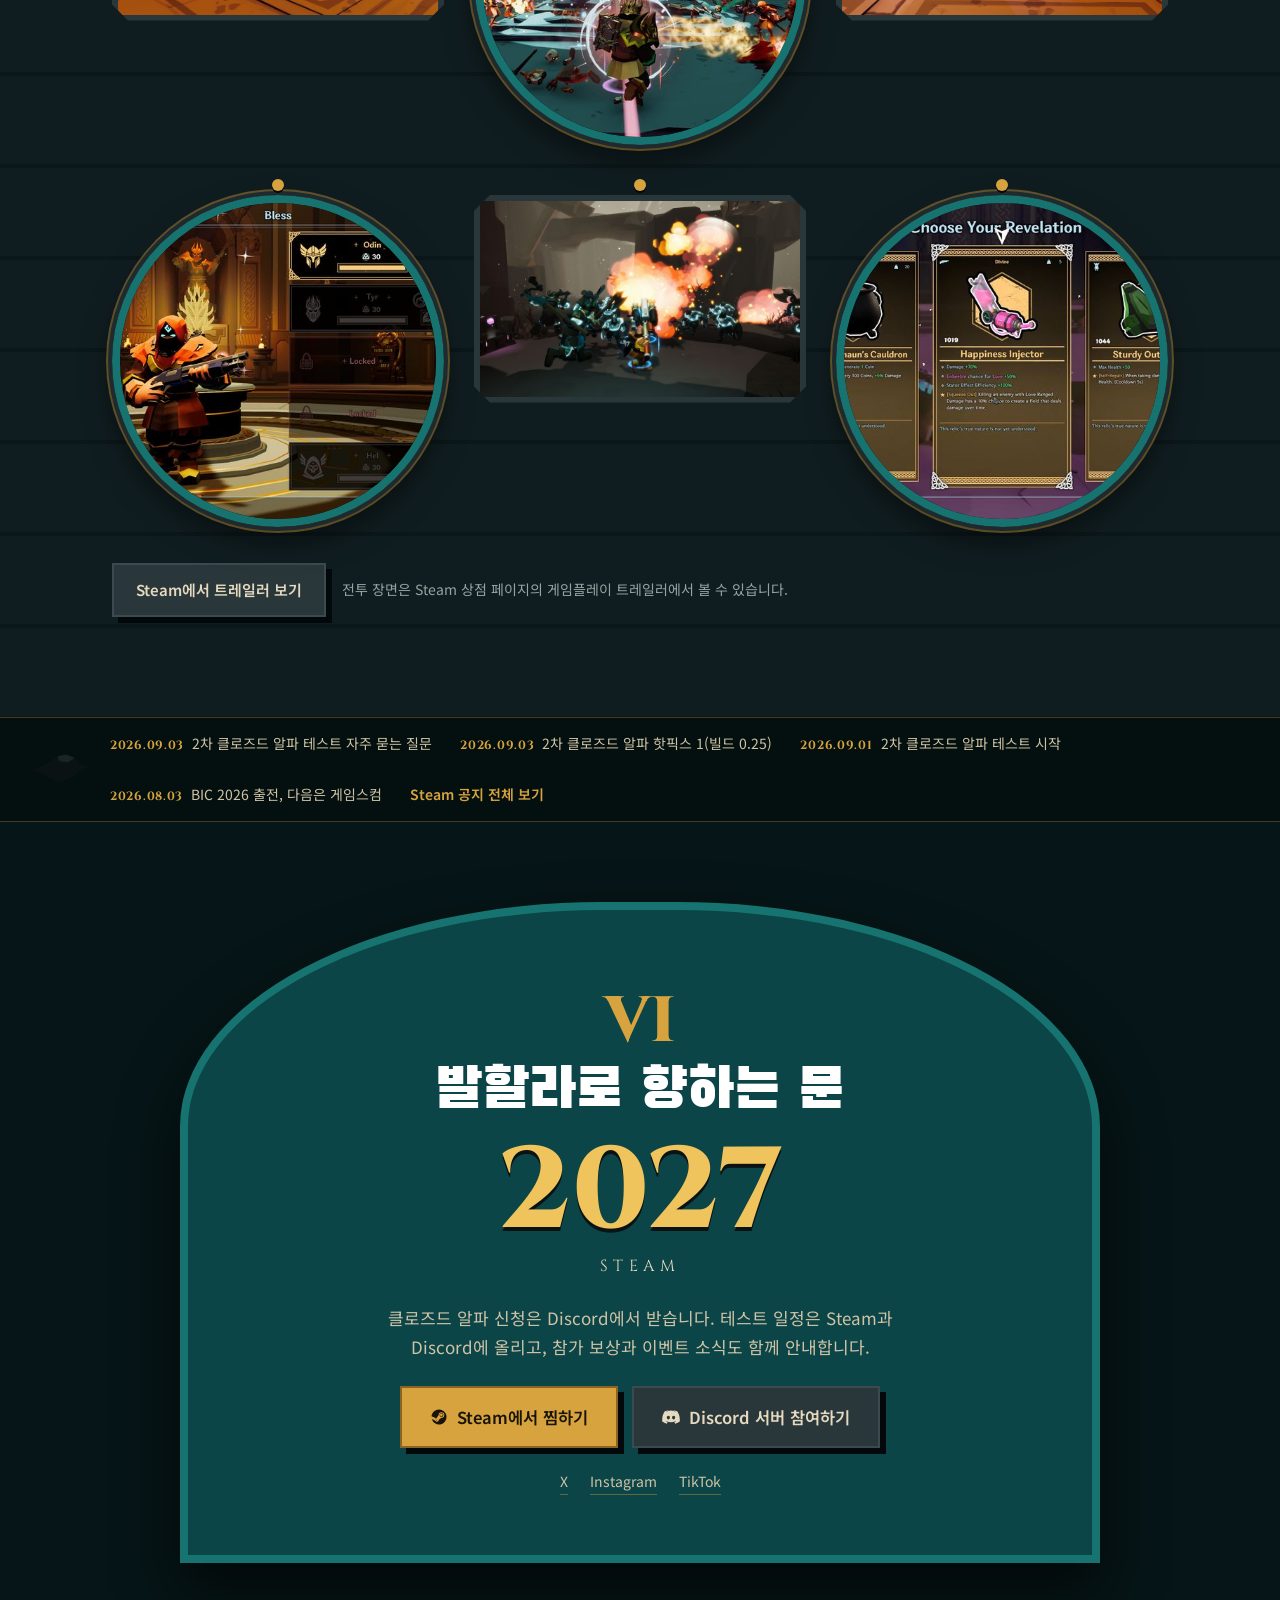
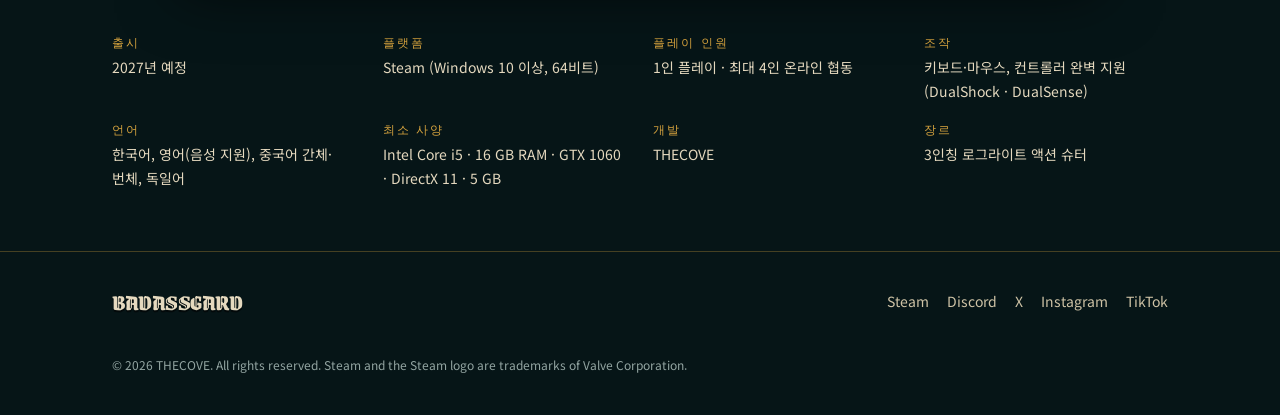
==== commit 764bdf5b: "Rename co-op section" ====
--- a/draft/index.html
+++ b/draft/index.html
@@ -99,7 +99,7 @@
   <a class="brand" href="#hero">BADASSGARD</a>
   <button class="burger" type="button" aria-label="메뉴" aria-expanded="false"><span></span><span></span><span></span></button>
   <nav class="menu" id="menu">
-    <a href="#route">게임 흐름</a><a href="#temple">신들의 전당</a><a href="#vault">보물창고</a><a href="#court">협동 전투</a><a href="#forge">스킨</a><a href="#gate">발할라</a>
+    <a href="#route">게임 흐름</a><a href="#temple">신들의 전당</a><a href="#vault">보물창고</a><a href="#court">팀 게임</a><a href="#forge">스킨</a><a href="#gate">발할라</a>
     <a class="btn btn-gold" href="https://store.steampowered.com/app/3415350/" target="_blank" rel="noopener"><svg class="ic"><use href="#ic-steam"/></svg>찜하기</a>
   </nav>
 </header>
@@ -195,7 +195,7 @@
   <svg class="shield side-l" viewBox="0 0 200 200" aria-hidden="true"><use href="#shield"/></svg>
   <svg class="shield side-r" viewBox="0 0 200 200" aria-hidden="true"><use href="#shield"/></svg>
   <div class="wrap court-in">
-    <header class="sec-head light"><span class="roman">IV</span><h2>친구인가, 적인가</h2></header>
+    <header class="sec-head light"><span class="roman">IV</span><h2>팀 게임 주의사항</h2></header>
     <div class="court-band">
       <img src="img/ss8-1600.jpg" alt="적 무리 속 폭발" width="1600" height="900" loading="lazy">
       <div class="court-clip"><video autoplay muted loop playsinline preload="metadata" poster="media/clip4.poster.avif"><source src="media/clip4.webm" type="video/webm"><source src="media/clip4.mp4" type="video/mp4"></video></div>
